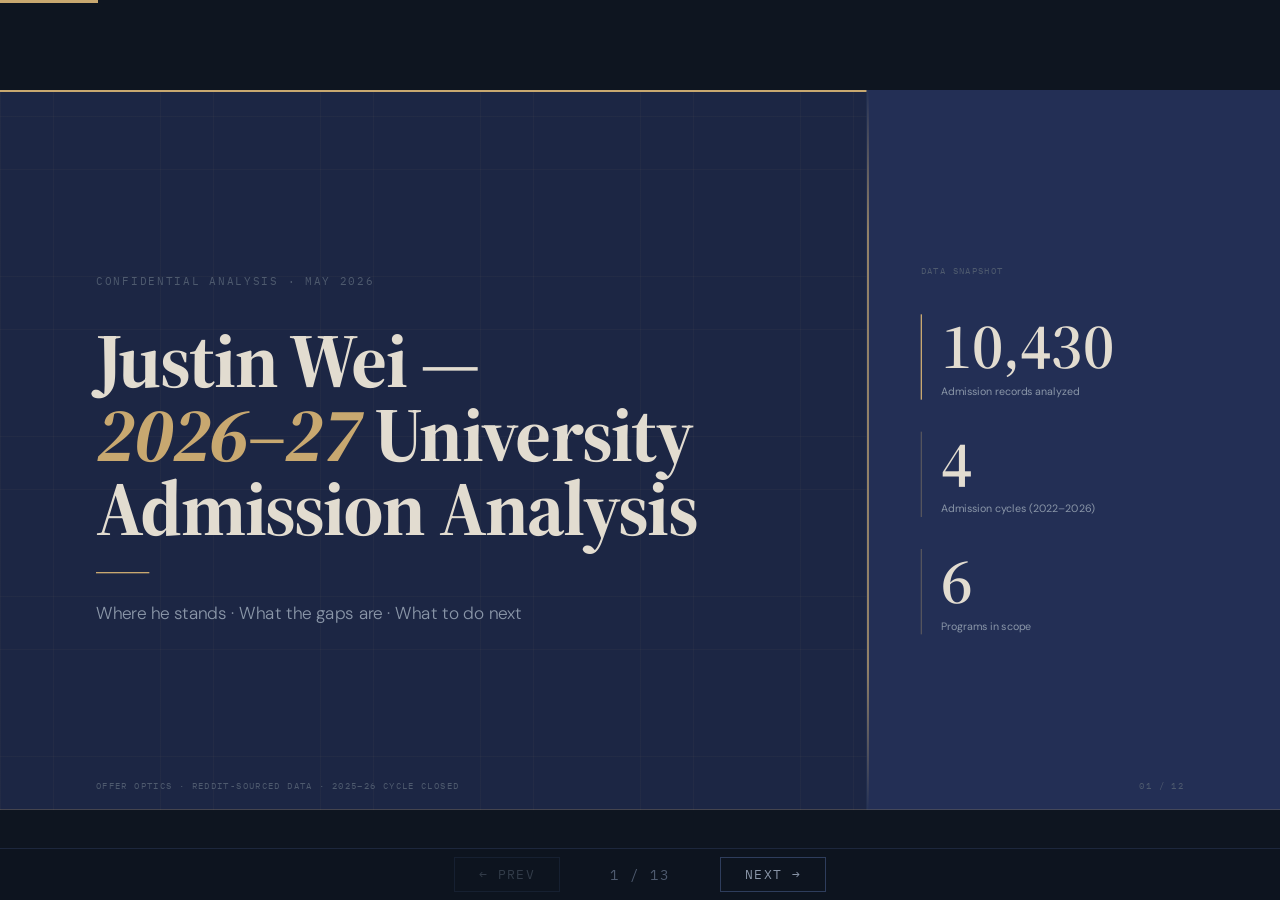
==== docs/slides.html @ 911e8877 "Add 13-slide Signal-style admission analysis deck for GitHub Pages Interactive HTML presentation cov" ====
<!DOCTYPE html>
<html lang="en">
<head>
<meta charset="UTF-8">
<meta name="viewport" content="width=device-width, initial-scale=1.0">
<title>Justin Wei — 2026–27 University Admission Analysis</title>
<link rel="preconnect" href="https://fonts.googleapis.com">
<link rel="preconnect" href="https://fonts.gstatic.com" crossorigin>
<link href="https://fonts.googleapis.com/css2?family=Source+Serif+4:ital,opsz,wght@0,8..60,300;0,8..60,400;0,8..60,600;0,8..60,700;1,8..60,300;1,8..60,400;1,8..60,600;1,8..60,700&family=DM+Sans:wght@300;400;500&family=IBM+Plex+Mono:wght@400;500&display=swap" rel="stylesheet">
<style>
/* === VIEWPORT BASE (mandatory) === */
*, *::before, *::after { box-sizing: border-box; margin: 0; padding: 0; }
html, body { width: 100%; height: 100%; overflow: hidden; background: #0e1520; }
.deck-viewport { position: fixed; inset: 0; overflow: hidden; background: #0e1520; }
.deck-stage {
  position: absolute; left: 0; top: 0;
  width: 1920px; height: 1080px;
  overflow: hidden; transform-origin: 0 0;
}
.slide {
  position: absolute; inset: 0;
  width: 1920px; height: 1080px;
  overflow: hidden; display: block;
  visibility: hidden; opacity: 0; pointer-events: none;
}
.slide.active { visibility: visible; opacity: 1; pointer-events: auto; z-index: 1; }
img, video, canvas, svg { max-width: 100%; max-height: 100%; }
@media (prefers-reduced-motion: reduce) {
  *, *::before, *::after { animation-duration: 0.01ms !important; transition-duration: 0.2s !important; }
}

/* === SIGNAL DESIGN SYSTEM === */
:root {
  --navy:        #1C2644;
  --navy-alt:    #232F55;
  --cream:       #F0ECE3;
  --cream-alt:   #E6E0D4;
  --text-warm:   #E2DCD0;
  --text-muted-dark: #8A96A8;
  --text-hint-dark:  #4E5A6E;
  --ink:         #1A2030;
  --text-muted-light: #5A6270;
  --text-hint-light:  #9AA0A8;
  --gold:        #C8A870;
  --border-dark: #2E3D5C;
  --border-light: #CAC4B4;
  /* verdict/severity */
  --safety-bg:   #1F3D2B; --safety-fg: #6BC98E;
  --target-bg:   #1A2C50; --target-fg: #6BA4D8;
  --reach-bg:    #3D2800; --reach-fg: #D4A055;
  --critical-bg: #3D1212; --critical-fg: #E06060;
  --high-bg:     #3D2200; --high-fg:  #D4854A;
  --medium-bg:   #3D3300; --medium-fg: #C8B055;
}

/* === DARK / LIGHT SURFACES === */
.slide.dark  { background: var(--navy); }
.slide.light { background: var(--cream); }

/* subtle grid on dark slides */
.slide.dark::before {
  content: ''; position: absolute; inset: 0; pointer-events: none;
  background-image:
    repeating-linear-gradient(0deg,   rgba(200,168,112,0.04) 0, rgba(200,168,112,0.04) 1px, transparent 1px, transparent 80px),
    repeating-linear-gradient(90deg,  rgba(200,168,112,0.04) 0, rgba(200,168,112,0.04) 1px, transparent 1px, transparent 80px);
}

/* === TYPOGRAPHY === */
.ss4   { font-family: 'Source Serif 4', serif; }
.dm    { font-family: 'DM Sans', sans-serif; }
.mono  { font-family: 'IBM Plex Mono', monospace; }

.t-display { font-family: 'Source Serif 4', serif; font-size: 116px; font-weight: 700; line-height: 0.96; letter-spacing: -0.02em; }
.t-h1      { font-family: 'Source Serif 4', serif; font-size: 80px;  font-weight: 600; line-height: 1.05; letter-spacing: -0.015em; }
.t-h2      { font-family: 'Source Serif 4', serif; font-size: 54px;  font-weight: 600; line-height: 1.1; }
.t-h3      { font-family: 'Source Serif 4', serif; font-size: 34px;  font-weight: 600; line-height: 1.2; }
.t-lead    { font-family: 'DM Sans', sans-serif;   font-size: 26px;  font-weight: 300; line-height: 1.55; }
.t-body    { font-family: 'DM Sans', sans-serif;   font-size: 20px;  font-weight: 400; line-height: 1.55; }
.t-small   { font-family: 'DM Sans', sans-serif;   font-size: 16px;  font-weight: 400; line-height: 1.5; }
.t-caption { font-family: 'IBM Plex Mono', monospace; font-size: 13px; letter-spacing: 0.12em; text-transform: uppercase; }
.t-kicker  { font-family: 'IBM Plex Mono', monospace; font-size: 17px; letter-spacing: 0.18em; text-transform: uppercase; }
.t-stat    { font-family: 'Source Serif 4', serif; font-size: 96px;  font-weight: 600; line-height: 1; }
.t-stat-sm { font-family: 'Source Serif 4', serif; font-size: 64px;  font-weight: 600; line-height: 1; }

/* Signal moment: italics always gold */
em { font-style: italic; color: var(--gold); }

/* colors by surface */
.dark  .c-primary   { color: var(--text-warm); }
.dark  .c-secondary { color: var(--text-muted-dark); }
.dark  .c-hint      { color: var(--text-hint-dark); }
.dark  .c-gold      { color: var(--gold); }
.light .c-primary   { color: var(--ink); }
.light .c-secondary { color: var(--text-muted-light); }
.light .c-hint      { color: var(--text-hint-light); }
.light .c-gold      { color: var(--gold); }

/* === LAYOUT PRIMITIVES === */
.pad-slide { padding: 0 144px; }
.pad-top   { padding-top: 72px; }

.gold-rule-h { height: 2px; background: var(--gold); }
.gold-rule-v { width: 2px; background: linear-gradient(to bottom, transparent 0%, var(--gold) 20%, var(--gold) 80%, transparent 100%); }

/* chrome bar at top of each slide */
.chrome {
  display: flex; align-items: center; justify-content: space-between;
  height: 88px; padding: 0 144px;
  border-bottom: 1px solid;
}
.dark  .chrome { border-color: var(--border-dark); }
.light .chrome { border-color: var(--border-light); }

/* content area below chrome */
.body-area {
  position: absolute;
  top: 88px; left: 0; right: 0; bottom: 80px;
  padding: 0 144px;
  display: flex; flex-direction: column; justify-content: center;
}

/* footer line */
.footer-line {
  position: absolute; bottom: 0; left: 0; right: 0;
  height: 80px; padding: 0 144px;
  display: flex; align-items: center; justify-content: space-between;
  border-top: 1px solid;
}
.dark  .footer-line { border-color: var(--border-dark); }
.light .footer-line { border-color: var(--border-light); }

/* === VERDICT / SEVERITY BADGES === */
.badge {
  display: inline-flex; align-items: center;
  padding: 6px 18px; border-radius: 3px;
  font-family: 'IBM Plex Mono', monospace;
  font-size: 13px; letter-spacing: 0.1em; font-weight: 500;
  text-transform: uppercase;
}
.badge-safety   { background: var(--safety-bg);   color: var(--safety-fg); }
.badge-target   { background: var(--target-bg);   color: var(--target-fg); }
.badge-reach    { background: var(--reach-bg);    color: var(--reach-fg); }
.badge-critical { background: var(--critical-bg); color: var(--critical-fg); }
.badge-high     { background: var(--high-bg);     color: var(--high-fg); }
.badge-medium   { background: var(--medium-bg);   color: var(--medium-fg); }

/* === TABLES === */
.signal-table {
  width: 100%; border-collapse: collapse;
  font-family: 'DM Sans', sans-serif;
}
.signal-table th {
  font-family: 'IBM Plex Mono', monospace;
  font-size: 13px; letter-spacing: 0.12em; text-transform: uppercase;
  font-weight: 500; padding: 0 0 20px 0; text-align: left;
  border-bottom: 1px solid;
}
.signal-table td {
  font-size: 19px; padding: 18px 0;
  border-bottom: 1px solid;
  vertical-align: middle;
}
.dark  .signal-table th { color: var(--text-hint-dark);  border-color: var(--border-dark); }
.dark  .signal-table td { color: var(--text-warm);        border-color: var(--border-dark); }
.light .signal-table th { color: var(--text-hint-light);  border-color: var(--border-light); }
.light .signal-table td { color: var(--ink);               border-color: var(--border-light); }

.signal-table td.num { font-family: 'Source Serif 4', serif; font-weight: 600; font-size: 20px; color: var(--gold); }
.signal-table td.warn { color: #E06060; font-weight: 500; }

.signal-table tr:last-child td { border-bottom: none; }

/* === CALLOUT BOXES === */
.callout {
  border-left: 3px solid var(--gold);
  padding: 20px 32px;
  background: rgba(200,168,112,0.06);
}
.callout-warn {
  border-left: 3px solid #C94040;
  padding: 20px 32px;
  background: rgba(201,64,64,0.08);
}

/* === STAT BLOCKS === */
.stat-block { border-left: 2px solid var(--gold); padding-left: 28px; }
.stat-block.dim { border-color: rgba(200,168,112,0.3); }

/* === ANIMATION === */
.slide.active .anim-up {
  animation: slideUp 0.55s ease both;
}
.slide.active .anim-up:nth-child(1) { animation-delay: 0.05s; }
.slide.active .anim-up:nth-child(2) { animation-delay: 0.15s; }
.slide.active .anim-up:nth-child(3) { animation-delay: 0.25s; }
.slide.active .anim-up:nth-child(4) { animation-delay: 0.35s; }
.slide.active .anim-up:nth-child(5) { animation-delay: 0.45s; }
.slide.active .anim-up:nth-child(6) { animation-delay: 0.55s; }

@keyframes slideUp {
  from { opacity: 0; transform: translateY(22px); }
  to   { opacity: 1; transform: translateY(0); }
}
.slide.active .anim-fade {
  animation: fadeIn 0.6s ease both;
}
@keyframes fadeIn {
  from { opacity: 0; } to { opacity: 1; }
}

/* === PROGRESS BAR === */
#progress-bar {
  position: fixed; top: 0; left: 0; height: 3px;
  background: var(--gold); z-index: 100;
  transition: width 0.3s ease;
}

/* === DECK CONTROLS === */
.deck-controls {
  position: fixed; bottom: 0; left: 0; right: 0;
  height: 52px; z-index: 100;
  display: flex; align-items: center; justify-content: center; gap: 40px;
  background: rgba(14,21,32,0.92); backdrop-filter: blur(8px);
  border-top: 1px solid rgba(46,61,92,0.5);
}
.deck-controls button {
  background: none; border: 1px solid var(--border-dark);
  color: var(--text-muted-dark); padding: 8px 24px;
  font-family: 'IBM Plex Mono', monospace; font-size: 13px;
  cursor: pointer; letter-spacing: 0.1em; text-transform: uppercase;
  transition: border-color 0.2s, color 0.2s;
}
.deck-controls button:hover { border-color: var(--gold); color: var(--gold); }
.deck-controls button:disabled { opacity: 0.3; cursor: default; }
#slide-counter { font-family: 'IBM Plex Mono', monospace; font-size: 14px; color: var(--text-hint-dark); letter-spacing: 0.15em; min-width: 80px; text-align: center; }

/* === SLIDE 7 — TIMELINE CHAIN === */
.chain { display: flex; align-items: flex-start; gap: 0; }
.chain-step { display: flex; flex-direction: column; align-items: center; flex: 1; }
.chain-dot {
  width: 48px; height: 48px; border-radius: 50%;
  background: var(--navy-alt); border: 2px solid var(--gold);
  display: flex; align-items: center; justify-content: center;
  font-family: 'IBM Plex Mono', monospace; font-size: 13px;
  color: var(--gold); font-weight: 500; flex-shrink: 0;
}
.chain-connector {
  flex: 1; height: 2px; margin-top: 23px;
  background: linear-gradient(to right, var(--gold), rgba(200,168,112,0.3));
}
.chain-label { margin-top: 20px; text-align: center; padding: 0 8px; }

/* === SLIDE 8 — GPA LEVER === */
.gpa-track { position: relative; height: 120px; background: var(--navy-alt); border-radius: 4px; overflow: visible; }
.gpa-fill { height: 100%; border-radius: 4px 0 0 4px; background: linear-gradient(to right, var(--border-dark), var(--gold)); position: relative; }
.gpa-marker { position: absolute; top: -16px; right: -2px; width: 4px; height: 152px; background: var(--gold); }
.gpa-label { position: absolute; right: -70px; top: 50%; transform: translateY(-50%); font-family: 'Source Serif 4', serif; font-size: 36px; font-weight: 600; color: var(--gold); white-space: nowrap; }
.gpa-target-line { position: absolute; top: -16px; height: 152px; width: 2px; background: rgba(200,168,112,0.4); border-left: 2px dashed rgba(200,168,112,0.4); }
</style>
</head>
<body>

<div id="progress-bar"></div>
<div class="deck-viewport">
  <div class="deck-stage" id="stage">

    <!-- ====================== SLIDE 1 — COVER ====================== -->
    <div class="slide dark active" id="slide-1">
      <!-- top gold rule -->
      <div style="position:absolute;top:0;left:0;right:0;height:3px;background:var(--gold);"></div>

      <!-- left content column -->
      <div style="position:absolute;left:144px;top:0;bottom:0;width:980px;display:flex;flex-direction:column;justify-content:center;">
        <div class="t-kicker c-hint anim-up" style="margin-bottom:52px;">Confidential Analysis · May 2026</div>
        <div class="t-display c-primary anim-up" style="margin-bottom:40px;">
          Justin Wei —<br>
          <em>2026–27</em> University<br>
          Admission Analysis
        </div>
        <div class="gold-rule-h anim-up" style="width:80px;margin-bottom:40px;"></div>
        <div class="t-lead c-secondary anim-up">
          Where he stands · What the gaps are · What to do next
        </div>
      </div>

      <!-- right stat panel -->
      <div style="position:absolute;right:0;top:0;bottom:0;width:620px;background:var(--navy-alt);border-left:1px solid var(--border-dark);">
        <div class="gold-rule-v" style="position:absolute;left:0;top:0;bottom:0;"></div>
        <div style="position:absolute;left:80px;top:50%;transform:translateY(-50%);" class="anim-fade">
          <div class="t-caption c-hint" style="margin-bottom:56px;">Data Snapshot</div>
          <div class="stat-block" style="margin-bottom:48px;">
            <div class="t-stat c-primary">10,430</div>
            <div class="t-small c-secondary" style="margin-top:8px;">Admission records analyzed</div>
          </div>
          <div class="stat-block dim" style="margin-bottom:48px;">
            <div class="t-stat c-primary">4</div>
            <div class="t-small c-secondary" style="margin-top:8px;">Admission cycles (2022–2026)</div>
          </div>
          <div class="stat-block dim">
            <div class="t-stat c-primary">6</div>
            <div class="t-small c-secondary" style="margin-top:8px;">Programs in scope</div>
          </div>
        </div>
      </div>

      <!-- bottom rule + meta -->
      <div style="position:absolute;bottom:0;left:0;right:0;height:1px;background:rgba(200,168,112,0.3);"></div>
      <div class="t-caption" style="position:absolute;bottom:28px;left:144px;color:var(--text-hint-dark);">Offer Optics · Reddit-Sourced Data · 2025–26 Cycle Closed</div>
      <div class="t-caption" style="position:absolute;bottom:28px;right:144px;color:var(--text-hint-dark);">01 / 12</div>
    </div>

    <!-- ====================== SLIDE 2 — THE VERDICT ====================== -->
    <div class="slide light" id="slide-2">
      <div class="chrome">
        <div class="t-kicker" style="color:var(--text-hint-light);">At a Glance</div>
        <div class="t-caption" style="color:var(--text-hint-light);">02 / 12</div>
      </div>
      <div class="body-area" style="justify-content:flex-start;padding-top:52px;">
        <div class="t-h1 anim-up" style="color:var(--ink);margin-bottom:14px;">The <em>Verdict</em></div>
        <div class="gold-rule-h anim-up" style="width:60px;margin-bottom:40px;"></div>
        <table class="signal-table anim-up">
          <thead>
            <tr>
              <th style="width:290px;">Program</th>
              <th style="width:60px;">Tier</th>
              <th style="width:160px;">Verdict</th>
              <th>Justin vs Pool</th>
              <th>OOP Note</th>
            </tr>
          </thead>
          <tbody>
            <tr>
              <td><strong>McMaster BHSc</strong></td>
              <td class="num">1</td>
              <td><span class="badge badge-target">Target</span></td>
              <td>28th percentile · 1.3% below median</td>
              <td class="warn">Hard floor ~97.0%</td>
            </tr>
            <tr>
              <td><strong>Queen's BHSc</strong></td>
              <td class="num">1</td>
              <td><span class="badge badge-target">Target</span></td>
              <td>37th percentile · 0.4% below median</td>
              <td style="color:var(--text-muted-light);">No OOP penalty</td>
            </tr>
            <tr>
              <td><strong>Waterloo CS</strong></td>
              <td class="num">1</td>
              <td><span class="badge badge-reach">Reach</span></td>
              <td>20th percentile · 2.3% below median</td>
              <td style="color:var(--text-muted-light);">AIF compensates</td>
            </tr>
            <tr>
              <td><strong>UofT Life Sci St. G</strong></td>
              <td class="num">2</td>
              <td><span class="badge badge-safety">Safety</span></td>
              <td>66th percentile · 0.8% above median</td>
              <td style="color:var(--text-muted-light);">No penalty</td>
            </tr>
            <tr>
              <td><strong>Western BMSc</strong></td>
              <td class="num">2</td>
              <td><span class="badge badge-target">Target</span></td>
              <td>56th percentile · 0.1% above median</td>
              <td style="color:var(--text-muted-light);">No penalty</td>
            </tr>
            <tr>
              <td><strong>Queen's Life Sci</strong></td>
              <td class="num">2</td>
              <td><span class="badge badge-target">Target</span></td>
              <td>60th percentile · 0.8% above median</td>
              <td style="color:var(--text-muted-light);">No penalty</td>
            </tr>
          </tbody>
        </table>
        <div class="callout anim-up" style="margin-top:36px;max-width:1200px;">
          <span class="t-body" style="color:var(--ink);">Two realistic Tier-1 targets + a credible Reach. <strong>The gap to close is specific and fixable</strong> — ELA 30-1 is the single lever that moves all three.</span>
        </div>
      </div>
      <div class="footer-line">
        <div class="t-caption" style="color:var(--text-hint-light);">Offer Optics · May 2026</div>
      </div>
    </div>

    <!-- ====================== SLIDE 3 — 2025-26 DATA ====================== -->
    <div class="slide dark" id="slide-3">
      <div class="chrome">
        <div class="t-kicker c-hint">2025–26 Numbers — Cycle Closed</div>
        <div class="t-caption c-hint">03 / 12</div>
      </div>
      <div class="body-area" style="justify-content:flex-start;padding-top:48px;">
        <div class="t-h1 c-primary anim-up" style="margin-bottom:12px;">The <em>Final</em> Numbers</div>
        <div class="gold-rule-h anim-up" style="width:60px;margin-bottom:36px;"></div>
        <table class="signal-table anim-up" style="font-size:18px;">
          <thead>
            <tr>
              <th style="width:260px;">Program</th>
              <th style="width:90px;text-align:right;">Acc n</th>
              <th style="width:160px;text-align:right;">Acc Median</th>
              <th style="width:90px;text-align:right;">Rej n</th>
              <th style="width:160px;text-align:right;">Rej Median</th>
              <th style="width:90px;text-align:right;">WL / Def</th>
            </tr>
          </thead>
          <tbody>
            <tr>
              <td><strong>McMaster BHSc</strong></td>
              <td class="num" style="text-align:right;">47</td>
              <td class="num" style="text-align:right;">96.7%</td>
              <td class="num" style="text-align:right;color:var(--critical-fg);">45</td>
              <td style="text-align:right;color:#E06060;font-weight:600;font-family:'Source Serif 4',serif;font-size:20px;">95.5% ⚠</td>
              <td class="num" style="text-align:right;color:var(--text-muted-dark);">—</td>
            </tr>
            <tr>
              <td><strong>Queen's BHSc</strong></td>
              <td class="num" style="text-align:right;">44</td>
              <td class="num" style="text-align:right;">95.9%</td>
              <td class="num" style="text-align:right;">9</td>
              <td class="num" style="text-align:right;">93.8%</td>
              <td class="num" style="text-align:right;">13 WL</td>
            </tr>
            <tr>
              <td><strong>Waterloo CS</strong></td>
              <td class="num" style="text-align:right;">47</td>
              <td class="num" style="text-align:right;">97.8%</td>
              <td class="num" style="text-align:right;">1</td>
              <td class="num" style="text-align:right;">95.0%</td>
              <td class="num" style="text-align:right;">14 def</td>
            </tr>
            <tr>
              <td><strong>UofT Life Sci</strong></td>
              <td class="num" style="text-align:right;">87</td>
              <td class="num" style="text-align:right;">94.6%</td>
              <td class="num" style="text-align:right;color:var(--text-muted-dark);">0</td>
              <td style="text-align:right;color:var(--text-hint-dark);">—</td>
              <td class="num" style="text-align:right;color:var(--text-muted-dark);">—</td>
            </tr>
            <tr>
              <td><strong>Western BMSc</strong></td>
              <td class="num" style="text-align:right;">89</td>
              <td class="num" style="text-align:right;">95.2%</td>
              <td class="num" style="text-align:right;color:var(--text-muted-dark);">0</td>
              <td style="text-align:right;color:var(--text-hint-dark);">—</td>
              <td class="num" style="text-align:right;color:var(--text-muted-dark);">—</td>
            </tr>
            <tr>
              <td><strong>Queen's Life Sci</strong></td>
              <td class="num" style="text-align:right;">49</td>
              <td class="num" style="text-align:right;">94.7%</td>
              <td class="num" style="text-align:right;color:var(--text-muted-dark);">0</td>
              <td style="text-align:right;color:var(--text-hint-dark);">—</td>
              <td class="num" style="text-align:right;color:var(--text-muted-dark);">—</td>
            </tr>
          </tbody>
        </table>
        <div class="callout-warn anim-up" style="margin-top:32px;max-width:1200px;">
          <span class="t-body" style="color:#E06060;"><strong>⚠ McMaster rejection median = 95.5%</strong> — exactly equal to Justin's current projected average. He sits at the rejection midpoint.</span>
        </div>
      </div>
      <div class="footer-line">
        <div class="t-caption c-hint">Reddit-sourced · self-selected sample · see slide 12 for caveats</div>
      </div>
    </div>

    <!-- ====================== SLIDE 4 — McMASTER ====================== -->
    <div class="slide light" id="slide-4">
      <div class="chrome">
        <div class="t-kicker" style="color:var(--text-hint-light);">McMaster BHSc — Deep Dive</div>
        <div class="t-caption" style="color:var(--text-hint-light);">04 / 12</div>
      </div>
      <div class="body-area" style="justify-content:flex-start;padding-top:48px;">
        <div class="t-h1 anim-up" style="color:var(--ink);margin-bottom:10px;">McMaster BHSc: <em>Target,</em> but OOP is real</div>
        <div class="gold-rule-h anim-up" style="width:60px;margin-bottom:40px;"></div>

        <div style="display:flex;gap:80px;" class="anim-up">
          <!-- Left: OOP data -->
          <div style="flex:1;">
            <div class="t-caption" style="color:var(--text-hint-light);margin-bottom:24px;">OOP (Alberta) Signal</div>
            <table class="signal-table" style="font-size:18px;">
              <thead>
                <tr><th>Result</th><th>Applicant avg</th></tr>
              </thead>
              <tbody>
                <tr><td><span class="badge badge-target">Accepted</span></td><td class="num">97.0%</td></tr>
                <tr><td><span class="badge badge-target">Accepted</span></td><td class="num">97.5%</td></tr>
                <tr><td><span class="badge badge-target">Accepted</span></td><td class="num">97.8%</td></tr>
                <tr><td><span class="badge badge-target">Accepted</span></td><td class="num">99.8%</td></tr>
                <tr><td><span class="badge badge-reach">Rejected</span></td><td class="num">93.8%</td></tr>
                <tr><td><span class="badge badge-critical" style="background:var(--critical-bg);color:var(--critical-fg);">Rejected</span></td><td style="font-family:'Source Serif 4',serif;font-size:20px;font-weight:600;color:#E06060;">98.0% ← most important</td></tr>
              </tbody>
            </table>
            <div class="callout-warn" style="margin-top:24px;">
              <span class="t-small" style="color:#E06060;">A 98.0% OOP applicant was rejected. GPA alone does not guarantee admission — supp app quality determines it.</span>
            </div>
          </div>

          <!-- Right: Supp app format -->
          <div style="flex:1;border-left:1px solid var(--border-light);padding-left:64px;">
            <div class="t-caption" style="color:var(--text-hint-light);margin-bottom:24px;">Supplementary App Format</div>
            <div style="display:flex;flex-direction:column;gap:20px;">
              <div class="stat-block">
                <div class="t-body" style="color:var(--ink);"><strong>2 written essays</strong> · 1,500 chars each</div>
                <div class="t-small" style="color:var(--text-muted-light);margin-top:6px;">Scored 0–7 by 6 independent reviewers · 45–60 sec read</div>
              </div>
              <div class="stat-block dim">
                <div class="t-body" style="color:var(--ink);"><strong>Questions are analytical,</strong> not personal</div>
                <div class="t-small" style="color:var(--text-muted-light);margin-top:6px;">"How/why" reasoning outweighs personal narrative</div>
              </div>
              <div class="stat-block dim">
                <div class="t-body" style="color:var(--ink);">Best questions for Justin:</div>
                <div class="t-small" style="color:var(--text-muted-light);margin-top:6px;"><strong style="color:var(--gold);">Q1A</strong> — GPA replacement argument = his IB CS IA ML tool<br><strong style="color:var(--gold);">Q2A</strong> — Biodesign/biotech = Harvard MEDScience AI surgical robot</div>
              </div>
            </div>
          </div>
        </div>
      </div>
      <div class="footer-line">
        <div class="t-caption" style="color:var(--text-hint-light);">OOP n=6 — treat as directional, not a hard threshold</div>
      </div>
    </div>

    <!-- ====================== SLIDE 5 — QUEEN'S BHSc ====================== -->
    <div class="slide dark" id="slide-5">
      <div class="chrome">
        <div class="t-kicker c-hint">Queen's BHSc — Deep Dive</div>
        <div class="t-caption c-hint">05 / 12</div>
      </div>
      <div class="body-area" style="justify-content:flex-start;padding-top:48px;">
        <div class="t-h1 c-primary anim-up" style="margin-bottom:10px;">Queen's BHSc: <em>PSE quality</em> decides everything</div>
        <div class="gold-rule-h anim-up" style="width:60px;margin-bottom:36px;"></div>

        <!-- Big stat callout -->
        <div style="display:flex;gap:48px;align-items:flex-start;margin-bottom:36px;" class="anim-up">
          <div style="background:var(--navy-alt);border:1px solid var(--border-dark);padding:36px 48px;min-width:440px;">
            <div class="t-caption c-hint" style="margin-bottom:16px;">The key finding</div>
            <div style="display:flex;align-items:baseline;gap:24px;margin-bottom:12px;">
              <div class="t-stat-sm c-gold">96.5%</div>
              <div class="t-body c-secondary">Waitlist median</div>
            </div>
            <div style="display:flex;align-items:baseline;gap:24px;">
              <div class="t-stat-sm c-primary" style="font-size:48px;">95.9%</div>
              <div class="t-body c-secondary">Acceptance median</div>
            </div>
            <div class="callout" style="margin-top:24px;">
              <span class="t-small c-secondary">Waitlisted students had <strong style="color:var(--text-warm);">higher GPAs</strong> than accepted students. The PSE — not grades — is the differentiator.</span>
            </div>
          </div>

          <!-- Right: PSE Format + Justin's advantage -->
          <div style="flex:1;">
            <div class="t-caption c-hint" style="margin-bottom:20px;">KIRA Talent PSE Format</div>
            <div style="display:flex;flex-direction:column;gap:16px;margin-bottom:28px;">
              <div class="stat-block">
                <div class="t-body c-primary"><strong>Written:</strong> 335 words · 10 minutes (timed)</div>
              </div>
              <div class="stat-block dim">
                <div class="t-body c-primary"><strong>Video:</strong> 2 min prep · 2 min delivery · one shot</div>
                <div class="t-small c-secondary" style="margin-top:6px;">No OOP penalty — 4 OOP accepted, avg range 93.5%–97.6%</div>
              </div>
            </div>
            <div class="t-caption c-hint" style="margin-bottom:16px;">Justin's narrative advantage</div>
            <div class="t-small c-secondary" style="line-height:1.7;">
              Classmate → HelpingMinds (non-profit) → Chatter mentor (100+ hrs) → IB CS IA ML tool → 30h histopathology shadowing → Harvard MEDScience AI surgical robots (Jun 2026).<br><br>
              <em>This through-line is exactly what KIRA personal narrative prompts reward.</em>
            </div>
          </div>
        </div>
      </div>
      <div class="footer-line">
        <div class="t-caption c-hint">No OOP penalty observed in 2025–26 data</div>
      </div>
    </div>

    <!-- ====================== SLIDE 6 — WATERLOO CS ====================== -->
    <div class="slide light" id="slide-6">
      <div class="chrome">
        <div class="t-kicker" style="color:var(--text-hint-light);">Waterloo CS — Deep Dive</div>
        <div class="t-caption" style="color:var(--text-hint-light);">06 / 12</div>
      </div>
      <div class="body-area" style="justify-content:flex-start;padding-top:48px;">
        <div class="t-h1 anim-up" style="color:var(--ink);margin-bottom:10px;">Waterloo CS: A real <em>reach</em> — the honest picture</div>
        <div class="gold-rule-h anim-up" style="width:60px;margin-bottom:36px;"></div>

        <div style="display:flex;gap:56px;" class="anim-up">
          <!-- Left: 3 stat blocks -->
          <div style="display:flex;flex-direction:column;gap:24px;min-width:420px;">
            <div style="background:#F0ECE3;border:1px solid var(--border-light);padding:28px 32px;">
              <div class="t-caption" style="color:var(--text-hint-light);margin-bottom:12px;">Acceptance median</div>
              <div class="t-stat-sm" style="color:var(--ink);">97.8%</div>
            </div>
            <div style="background:#F0ECE3;border:1px solid var(--border-light);padding:28px 32px;">
              <div class="t-caption" style="color:var(--text-hint-light);margin-bottom:12px;">Deferred pool median (n=14)</div>
              <div class="t-stat-sm" style="color:var(--gold);">96.2%</div>
            </div>
            <div style="background:#FFF8F8;border:1px solid rgba(201,64,64,0.3);padding:28px 32px;">
              <div class="t-caption" style="color:var(--text-hint-light);margin-bottom:12px;">Justin's current projection</div>
              <div class="t-stat-sm" style="color:#C94040;">95.5%</div>
              <div class="t-small" style="color:#C94040;margin-top:8px;">Below the deferral pool median</div>
            </div>
          </div>

          <!-- Right: callout + AIF -->
          <div style="flex:1;display:flex;flex-direction:column;gap:28px;">
            <div class="callout" style="border-color:#C94040;background:rgba(201,64,64,0.05);">
              <div class="t-body" style="color:var(--ink);"><strong>Without ELA lift:</strong> deferral is the realistic baseline.</div>
              <div class="t-body" style="color:var(--ink);margin-top:8px;"><strong>With ELA to 97%+</strong> and a Harvard MEDScience-led AIF: genuine shot.</div>
            </div>
            <div>
              <div class="t-caption" style="color:var(--text-hint-light);margin-bottom:18px;">AIF credentials to lead with</div>
              <div style="display:flex;flex-direction:column;gap:14px;">
                <div class="stat-block" style="border-color:var(--gold);">
                  <div class="t-body" style="color:var(--ink);"><strong>Harvard MEDScience</strong> — AI surgical robots on Kepler platform (Jun 2026)</div>
                </div>
                <div class="stat-block dim">
                  <div class="t-body" style="color:var(--ink);">CyberPatriot National Finalist · Linux track</div>
                </div>
                <div class="stat-block dim">
                  <div class="t-body" style="color:var(--ink);">IMC 2024 Merit — represented Canada internationally</div>
                </div>
                <div class="stat-block dim">
                  <div class="t-body" style="color:var(--ink);">Kaggle top 5.7% · mental health ML · published LinkedIn article bridging Chatter → ML</div>
                </div>
                <div class="stat-block dim">
                  <div class="t-body" style="color:var(--ink);">IB CS IA — ML student risk detection tool</div>
                </div>
              </div>
            </div>
          </div>
        </div>
      </div>
      <div class="footer-line">
        <div class="t-caption" style="color:var(--text-hint-light);">Low-GPA admits (94.5%, 95.67%) confirm AIF can compensate</div>
      </div>
    </div>

    <!-- ====================== SLIDE 7 — NARRATIVE EDGE ====================== -->
    <div class="slide dark" id="slide-7">
      <div class="chrome">
        <div class="t-kicker c-hint">Justin's Narrative Edge</div>
        <div class="t-caption c-hint">07 / 12</div>
      </div>
      <div class="body-area" style="justify-content:flex-start;padding-top:40px;">
        <div class="t-h1 c-primary anim-up" style="margin-bottom:8px;">What Justin has that <em>most applicants don't</em></div>
        <div class="gold-rule-h anim-up" style="width:60px;margin-bottom:36px;"></div>

        <!-- Chain timeline -->
        <div style="display:flex;align-items:flex-start;" class="anim-up">
          <!-- Step 1 -->
          <div style="display:flex;flex-direction:column;align-items:center;width:220px;">
            <div class="chain-dot">01</div>
            <div class="chain-label">
              <div class="t-small c-secondary" style="text-align:center;">Grade 9<br><strong style="color:var(--text-warm);">Classmate dropped out</strong><br><span class="t-caption c-hint">mental health crisis</span></div>
            </div>
          </div>
          <div style="flex:1;height:2px;margin-top:23px;background:linear-gradient(to right,var(--gold),rgba(200,168,112,0.5));"></div>
          <!-- Step 2 -->
          <div style="display:flex;flex-direction:column;align-items:center;width:220px;">
            <div class="chain-dot">02</div>
            <div class="chain-label">
              <div class="t-small c-secondary" style="text-align:center;"><strong style="color:var(--text-warm);">Founded HelpingMinds</strong><br><span class="t-caption c-hint">non-profit mental health</span></div>
            </div>
          </div>
          <div style="flex:1;height:2px;margin-top:23px;background:linear-gradient(to right,rgba(200,168,112,0.5),rgba(200,168,112,0.5));"></div>
          <!-- Step 3 -->
          <div style="display:flex;flex-direction:column;align-items:center;width:220px;">
            <div class="chain-dot">03</div>
            <div class="chain-label">
              <div class="t-small c-secondary" style="text-align:center;"><strong style="color:var(--text-warm);">Chatter Mentor</strong><br><span class="t-caption c-hint">100+ hrs · neurodiverse kids</span></div>
            </div>
          </div>
          <div style="flex:1;height:2px;margin-top:23px;background:linear-gradient(to right,rgba(200,168,112,0.5),rgba(200,168,112,0.5));"></div>
          <!-- Step 4 -->
          <div style="display:flex;flex-direction:column;align-items:center;width:220px;">
            <div class="chain-dot">04</div>
            <div class="chain-label">
              <div class="t-small c-secondary" style="text-align:center;"><strong style="color:var(--text-warm);">IB CS IA</strong><br><span class="t-caption c-hint">ML student risk detection</span></div>
            </div>
          </div>
          <div style="flex:1;height:2px;margin-top:23px;background:linear-gradient(to right,rgba(200,168,112,0.5),rgba(200,168,112,0.5));"></div>
          <!-- Step 5 -->
          <div style="display:flex;flex-direction:column;align-items:center;width:220px;">
            <div class="chain-dot">05</div>
            <div class="chain-label">
              <div class="t-small c-secondary" style="text-align:center;"><strong style="color:var(--text-warm);">30h Histopathology</strong><br><span class="t-caption c-hint">Dr. Kanwal · Misericordia</span></div>
            </div>
          </div>
          <div style="flex:1;height:2px;margin-top:23px;background:linear-gradient(to right,rgba(200,168,112,0.5),var(--gold));"></div>
          <!-- Step 6 -->
          <div style="display:flex;flex-direction:column;align-items:center;width:220px;">
            <div class="chain-dot" style="border-color:var(--gold);background:rgba(200,168,112,0.15);">06</div>
            <div class="chain-label">
              <div class="t-small c-secondary" style="text-align:center;"><strong style="color:var(--gold);">Harvard MEDScience</strong><br><span class="t-caption c-hint">AI surgical robots · Jun 2026</span></div>
            </div>
          </div>
        </div>

        <div class="callout anim-up" style="margin-top:40px;max-width:900px;">
          <em>Each step causes the next. This coherence is rare in applicant pools.</em>
        </div>

        <!-- Credentials strip -->
        <div style="margin-top:36px;display:flex;gap:24px;flex-wrap:wrap;" class="anim-up">
          <span class="badge" style="background:rgba(200,168,112,0.1);color:var(--gold);border:1px solid rgba(200,168,112,0.3);">IMC Merit (India)</span>
          <span class="badge" style="background:rgba(200,168,112,0.1);color:var(--gold);border:1px solid rgba(200,168,112,0.3);">CyberPatriot National Finalist</span>
          <span class="badge" style="background:rgba(200,168,112,0.1);color:var(--gold);border:1px solid rgba(200,168,112,0.3);">COMC Distinction</span>
          <span class="badge" style="background:rgba(200,168,112,0.1);color:var(--gold);border:1px solid rgba(200,168,112,0.3);">Kaggle Top 5.7%</span>
          <span class="badge" style="background:rgba(200,168,112,0.1);color:var(--gold);border:1px solid rgba(200,168,112,0.3);">AP Bio 5</span>
          <span class="badge" style="background:rgba(200,168,112,0.1);color:var(--gold);border:1px solid rgba(200,168,112,0.3);">Co-President Math + CS Club</span>
          <span class="badge" style="background:rgba(107,164,216,0.12);color:#6BA4D8;border:1px solid rgba(107,164,216,0.3);">Published: Mental Health + ML (LinkedIn)</span>
        </div>
      </div>
      <div class="footer-line">
        <div class="t-caption c-hint">Offer Optics · May 2026</div>
      </div>
    </div>

    <!-- ====================== SLIDE 8 — THE ONE LEVER ====================== -->
    <div class="slide light" id="slide-8">
      <div class="chrome">
        <div class="t-kicker" style="color:var(--text-hint-light);">The One Lever</div>
        <div class="t-caption" style="color:var(--text-hint-light);">08 / 12</div>
      </div>
      <div class="body-area" style="justify-content:flex-start;padding-top:44px;">
        <div class="t-h1 anim-up" style="color:var(--ink);margin-bottom:8px;">ELA 30-1: <em>The single most impactful action</em></div>
        <div class="gold-rule-h anim-up" style="width:60px;margin-bottom:40px;"></div>

        <div style="display:flex;gap:80px;align-items:flex-start;" class="anim-up">
          <!-- Left: visual GPA before/after -->
          <div style="flex:1.2;">
            <div class="t-caption" style="color:var(--text-hint-light);margin-bottom:24px;">Top-6 Average Effect</div>

            <!-- Current -->
            <div style="margin-bottom:32px;">
              <div class="t-small" style="color:var(--text-muted-light);margin-bottom:10px;">Current projection (ELA mid = 87.5%)</div>
              <div style="height:64px;background:var(--cream-alt);border:1px solid var(--border-light);border-radius:3px;position:relative;overflow:hidden;">
                <div style="width:72%;height:100%;background:linear-gradient(to right,#c8c0b0,#b8b0a0);"></div>
                <div style="position:absolute;right:16px;top:50%;transform:translateY(-50%);font-family:'Source Serif 4',serif;font-size:28px;font-weight:600;color:#C94040;">95.5%</div>
              </div>
              <div style="display:flex;gap:16px;margin-top:12px;">
                <span style="font-family:'IBM Plex Mono',monospace;font-size:12px;color:#C94040;letter-spacing:0.1em;">✗ Below McMaster OOP floor (~97.0%)</span>
              </div>
            </div>

            <!-- Target -->
            <div>
              <div class="t-small" style="color:var(--text-muted-light);margin-bottom:10px;">Target (ELA → 92–93%)</div>
              <div style="height:64px;background:var(--cream-alt);border:1px solid var(--border-light);border-radius:3px;position:relative;overflow:hidden;">
                <div style="width:85%;height:100%;background:linear-gradient(to right,#b8a878,var(--gold));"></div>
                <div style="position:absolute;right:16px;top:50%;transform:translateY(-50%);font-family:'Source Serif 4',serif;font-size:28px;font-weight:600;color:var(--ink);">97.0–97.3%</div>
              </div>
              <div style="display:flex;flex-direction:column;gap:8px;margin-top:12px;">
                <span style="font-family:'IBM Plex Mono',monospace;font-size:12px;color:#4A7C59;letter-spacing:0.1em;">✓ Clears McMaster OOP floor (~97.0% min observed)</span>
                <span style="font-family:'IBM Plex Mono',monospace;font-size:12px;color:#4A7C59;letter-spacing:0.1em;">✓ Above Queen's BHSc acceptance median (95.9%)</span>
                <span style="font-family:'IBM Plex Mono',monospace;font-size:12px;color:#4A7C59;letter-spacing:0.1em;">✓ Inside Waterloo CS competitive range (deferred median 96.2%)</span>
              </div>
            </div>
          </div>

          <!-- Right: how to get there -->
          <div style="flex:1;border-left:1px solid var(--border-light);padding-left:64px;">
            <div class="t-caption" style="color:var(--text-hint-light);margin-bottom:24px;">How to close the gap</div>
            <div style="display:flex;flex-direction:column;gap:24px;">
              <div class="stat-block">
                <div class="t-body" style="color:var(--ink);"><strong>Weekly rhetorical analysis practice</strong></div>
                <div class="t-small" style="color:var(--text-muted-light);margin-top:6px;">September–June · past diploma exams</div>
              </div>
              <div class="stat-block dim">
                <div class="t-body" style="color:var(--ink);"><strong>Teacher-reviewed essay feedback</strong></div>
                <div class="t-small" style="color:var(--text-muted-light);margin-top:6px;">Monthly structured reviews from ELA teacher</div>
              </div>
              <div class="stat-block dim">
                <div class="t-body" style="color:var(--ink);"><strong>Reading enrichment</strong></div>
                <div class="t-small" style="color:var(--text-muted-light);margin-top:6px;">Long-form literary nonfiction trains the analytical voice ELA exams reward</div>
              </div>
            </div>
            <div class="callout" style="margin-top:32px;">
              <em>Every other action in this plan is secondary to this one.</em>
            </div>
          </div>
        </div>
      </div>
      <div class="footer-line">
        <div class="t-caption" style="color:var(--text-hint-light);">ELA 30-1 diploma exam · June 2027</div>
      </div>
    </div>

    <!-- ====================== SLIDE 9 — GAP ANALYSIS ====================== -->
    <div class="slide dark" id="slide-9">
      <div class="chrome">
        <div class="t-kicker c-hint">Gap Analysis</div>
        <div class="t-caption c-hint">09 / 12</div>
      </div>
      <div class="body-area" style="justify-content:flex-start;padding-top:44px;">
        <div class="t-h1 c-primary anim-up" style="margin-bottom:8px;"><em>Honest</em> gap assessment</div>
        <div class="gold-rule-h anim-up" style="width:60px;margin-bottom:32px;"></div>
        <table class="signal-table anim-up" style="font-size:17px;">
          <thead>
            <tr>
              <th style="width:380px;">Gap</th>
              <th style="width:340px;">Programs Affected</th>
              <th style="width:140px;">Severity</th>
              <th>How to Close</th>
            </tr>
          </thead>
          <tbody>
            <tr>
              <td><strong>ELA 30-1 at 87.5% projected</strong></td>
              <td>All 6 programs</td>
              <td><span class="badge badge-critical">Critical</span></td>
              <td class="t-small">Weekly practice · past diploma exams · teacher feedback</td>
            </tr>
            <tr>
              <td>McMaster OOP floor not cleared</td>
              <td>McMaster only</td>
              <td><span class="badge badge-high">High</span></td>
              <td class="t-small">ELA lift → top-6 to 97%+</td>
            </tr>
            <tr>
              <td>Supp apps not drafted</td>
              <td>Mac · Queen's BHSc · Waterloo</td>
              <td><span class="badge badge-high">High</span></td>
              <td class="t-small">Draft Oct–Nov 2026 · iterate with mentor</td>
            </tr>
            <tr>
              <td>Harvard MEDScience not documented</td>
              <td>Mac · Queen's BHSc · Waterloo</td>
              <td><span class="badge badge-high">High</span></td>
              <td class="t-small">Journal June 27–28 immediately after program</td>
            </tr>
            <tr>
              <td>Queen's PSE video unrehearsed</td>
              <td>Queen's BHSc</td>
              <td><span class="badge badge-high">High</span></td>
              <td class="t-small">3–5 KIRA mock sessions Oct 2026</td>
            </tr>
            <tr>
              <td>IB CS IA not on GitHub</td>
              <td>Mac · Queen's BHSc · Waterloo</td>
              <td><span class="badge badge-medium">Medium</span></td>
              <td class="t-small">GitHub repo + README · Sep 2026 (LinkedIn publishing presence already established)</td>
            </tr>
            <tr>
              <td>HelpingMinds unquantified</td>
              <td>Mac · Queen's BHSc</td>
              <td><span class="badge badge-medium">Medium</span></td>
              <td class="t-small">Events · reach · funds documented by Aug 2026</td>
            </tr>
          </tbody>
        </table>
      </div>
      <div class="footer-line">
        <div class="t-caption c-hint">Offer Optics · May 2026</div>
      </div>
    </div>

    <!-- ====================== SLIDE 10 — ACTION PLAN ====================== -->
    <div class="slide light" id="slide-10">
      <div class="chrome">
        <div class="t-kicker" style="color:var(--text-hint-light);">Action Plan</div>
        <div class="t-caption" style="color:var(--text-hint-light);">10 / 12</div>
      </div>
      <div class="body-area" style="justify-content:flex-start;padding-top:40px;">
        <div class="t-h1 anim-up" style="color:var(--ink);margin-bottom:8px;">What to do next — <em>priority order</em></div>
        <div class="gold-rule-h anim-up" style="width:60px;margin-bottom:28px;"></div>
        <div style="display:flex;gap:48px;" class="anim-up">
          <!-- Tier A -->
          <div style="flex:1.1;border-top:3px solid #C94040;padding-top:20px;">
            <div class="t-caption" style="color:#C94040;margin-bottom:20px;">Tier A — Must Do ★★★</div>
            <div style="display:flex;flex-direction:column;gap:16px;">
              <div style="border-bottom:1px solid var(--border-light);padding-bottom:16px;">
                <div class="t-small" style="color:var(--ink);"><strong>A1. ELA 30-1 → 92–93%</strong></div>
                <div style="font-family:'IBM Plex Mono',monospace;font-size:11px;color:var(--text-hint-light);margin-top:4px;">Jun 2027 diploma exam</div>
              </div>
              <div style="border-bottom:1px solid var(--border-light);padding-bottom:16px;">
                <div class="t-small" style="color:var(--ink);"><strong>A2. Document Harvard MEDScience</strong></div>
                <div style="font-family:'IBM Plex Mono',monospace;font-size:11px;color:var(--text-hint-light);margin-top:4px;">June 26–30, 2026 — journal immediately</div>
              </div>
              <div style="border-bottom:1px solid var(--border-light);padding-bottom:16px;">
                <div class="t-small" style="color:var(--ink);"><strong>A3. Ship IB CS IA publicly</strong></div>
                <div style="font-family:'IBM Plex Mono',monospace;font-size:11px;color:var(--text-hint-light);margin-top:4px;">GitHub + LinkedIn article · Sep 2026</div>
              </div>
              <div style="border-bottom:1px solid var(--border-light);padding-bottom:16px;">
                <div class="t-small" style="color:var(--ink);"><strong>A4. Quantify HelpingMinds.ca</strong></div>
                <div style="font-family:'IBM Plex Mono',monospace;font-size:11px;color:var(--text-hint-light);margin-top:4px;">Events · reach · funds · Aug 2026</div>
              </div>
              <div>
                <div class="t-small" style="color:var(--ink);"><strong>A5. Crystallize the classmate story</strong></div>
                <div style="font-family:'IBM Plex Mono',monospace;font-size:11px;color:var(--text-hint-light);margin-top:4px;">90-second oral version ready · Oct 2026</div>
              </div>
            </div>
          </div>
          <!-- Tier B -->
          <div style="flex:1.1;border-top:3px solid var(--gold);padding-top:20px;">
            <div class="t-caption" style="color:var(--gold);margin-bottom:20px;">Tier B — High Value ★★</div>
            <div style="display:flex;flex-direction:column;gap:16px;">
              <div style="border-bottom:1px solid var(--border-light);padding-bottom:16px;">
                <div class="t-small" style="color:var(--ink);"><strong>B1. Lab research replacement</strong></div>
                <div style="font-family:'IBM Plex Mono',monospace;font-size:11px;color:var(--text-hint-light);margin-top:4px;">UofA outreach or extend Misericordia to 60+ hrs · Aug 2026</div>
              </div>
              <div style="border-bottom:1px solid var(--border-light);padding-bottom:16px;">
                <div class="t-small" style="color:var(--ink);"><strong>B2. Queen's PSE KIRA video practice</strong></div>
                <div style="font-family:'IBM Plex Mono',monospace;font-size:11px;color:var(--text-hint-light);margin-top:4px;">3–5 recorded mock runs · Oct 2026</div>
              </div>
              <div style="border-bottom:1px solid var(--border-light);padding-bottom:16px;">
                <div class="t-small" style="color:var(--ink);"><strong>B3. McMaster Q1A + Q2A drafts</strong></div>
                <div style="font-family:'IBM Plex Mono',monospace;font-size:11px;color:var(--text-hint-light);margin-top:4px;">Oct–Dec 2026 · iterate with mentor</div>
              </div>
              <div>
                <div class="t-small" style="color:var(--ink);"><strong>B4. Waterloo AIF draft</strong></div>
                <div style="font-family:'IBM Plex Mono',monospace;font-size:11px;color:var(--text-hint-light);margin-top:4px;">Lead with Harvard MEDScience · Nov–Jan 2027</div>
              </div>
            </div>
          </div>
          <!-- Tier C -->
          <div style="flex:0.8;border-top:3px solid var(--border-light);padding-top:20px;">
            <div class="t-caption" style="color:var(--text-hint-light);margin-bottom:20px;">Tier C — Strengthening ★</div>
            <div style="display:flex;flex-direction:column;gap:16px;">
              <div style="border-bottom:1px solid var(--border-light);padding-bottom:16px;">
                <div class="t-small" style="color:var(--ink);"><strong>C1. Euclid 2027</strong></div>
                <div style="font-family:'IBM Plex Mono',monospace;font-size:11px;color:var(--text-hint-light);margin-top:4px;">Target Distinction · Apr 2027</div>
              </div>
              <div>
                <div class="t-small" style="color:var(--ink);"><strong>C2. CCC Senior 2027</strong></div>
                <div style="font-family:'IBM Plex Mono',monospace;font-size:11px;color:var(--text-hint-light);margin-top:4px;">Top-25 → CCO invitation · Feb 2027</div>
              </div>
            </div>
          </div>
        </div>
      </div>
      <div class="footer-line">
        <div class="t-caption" style="color:var(--text-hint-light);">Offer Optics · May 2026</div>
      </div>
    </div>

    <!-- ====================== SLIDE 11 — TIMELINE ====================== -->
    <div class="slide dark" id="slide-11">
      <div class="chrome">
        <div class="t-kicker c-hint">Application Timeline</div>
        <div class="t-caption c-hint">11 / 12</div>
      </div>

      <!-- McMaster warning banner -->
      <div style="position:absolute;top:88px;left:0;right:0;background:#3D1212;border-bottom:1px solid rgba(201,64,64,0.4);padding:16px 144px;z-index:2;">
        <span style="font-family:'IBM Plex Mono',monospace;font-size:15px;color:#E06060;letter-spacing:0.1em;">⚠ CRITICAL: McMaster supp app portal opens for ONLY 3–4 days in early February. Missing it = auto-disqualification. Calendar-block now.</span>
      </div>

      <div style="position:absolute;top:164px;left:0;right:0;bottom:80px;padding:28px 144px;display:flex;gap:64px;">
        <!-- Left column: Jun–Nov 2026 -->
        <div style="flex:1;display:flex;flex-direction:column;gap:0;" class="anim-up">
          <div class="t-caption c-hint" style="margin-bottom:20px;border-bottom:1px solid var(--border-dark);padding-bottom:12px;">Jun 2026 → Nov 2026</div>
          <div style="display:flex;flex-direction:column;">
            <div style="display:flex;gap:20px;padding:14px 0;border-bottom:1px solid var(--border-dark);">
              <div style="font-family:'IBM Plex Mono',monospace;font-size:13px;color:var(--gold);min-width:100px;">Jun 2026</div>
              <div class="t-small c-secondary">Harvard MEDScience Jun 22–26 → debrief journal Jun 27–28</div>
            </div>
            <div style="display:flex;gap:20px;padding:14px 0;border-bottom:1px solid var(--border-dark);">
              <div style="font-family:'IBM Plex Mono',monospace;font-size:13px;color:var(--text-hint-dark);min-width:100px;">Jul 2026</div>
              <div class="t-small c-secondary">Lab research outreach · HelpingMinds metrics · extend Misericordia</div>
            </div>
            <div style="display:flex;gap:20px;padding:14px 0;border-bottom:1px solid var(--border-dark);">
              <div style="font-family:'IBM Plex Mono',monospace;font-size:13px;color:var(--text-hint-dark);min-width:100px;">Aug 2026</div>
              <div class="t-small c-secondary">IB CS IA GitHub live · LinkedIn article · COMC registration</div>
            </div>
            <div style="display:flex;gap:20px;padding:14px 0;border-bottom:1px solid var(--border-dark);">
              <div style="font-family:'IBM Plex Mono',monospace;font-size:13px;color:var(--gold);min-width:100px;">Sep 2026</div>
              <div class="t-small c-secondary"><strong style="color:var(--text-warm);">G12 begins</strong> — ELA 30-1 is #1 priority · OUAC setup · McMaster Q1A rough draft</div>
            </div>
            <div style="display:flex;gap:20px;padding:14px 0;border-bottom:1px solid var(--border-dark);">
              <div style="font-family:'IBM Plex Mono',monospace;font-size:13px;color:var(--gold);min-width:100px;">Oct 2026</div>
              <div class="t-small c-secondary"><strong style="color:var(--text-warm);">OUAC opens</strong> — apply all 6 · supp app drafts · Queen's PSE mock videos</div>
            </div>
            <div style="display:flex;gap:20px;padding:14px 0;">
              <div style="font-family:'IBM Plex Mono',monospace;font-size:13px;color:var(--text-hint-dark);min-width:100px;">Nov 2026</div>
              <div class="t-small c-secondary">COMC contest · Western BMSc + Queen's LS early decisions expected</div>
            </div>
          </div>
        </div>

        <!-- Right column: Dec 2026–May 2027 -->
        <div style="flex:1;display:flex;flex-direction:column;gap:0;" class="anim-up">
          <div class="t-caption c-hint" style="margin-bottom:20px;border-bottom:1px solid var(--border-dark);padding-bottom:12px;">Dec 2026 → May 2027</div>
          <div style="display:flex;flex-direction:column;">
            <div style="display:flex;gap:20px;padding:14px 0;border-bottom:1px solid var(--border-dark);">
              <div style="font-family:'IBM Plex Mono',monospace;font-size:13px;color:var(--text-hint-dark);min-width:100px;">Dec 2026</div>
              <div class="t-small c-secondary">G12 midterms submitted · UofT Life Sci offer expected · supp app polish</div>
            </div>
            <div style="display:flex;gap:20px;padding:14px 0;border-bottom:1px solid var(--border-dark);">
              <div style="font-family:'IBM Plex Mono',monospace;font-size:13px;color:#E06060;min-width:100px;">Jan 15 ⚠</div>
              <div class="t-small c-secondary"><strong style="color:#E06060;">OUAC deadline</strong> · UofT/Western/Queen's LS decisions expected</div>
            </div>
            <div style="display:flex;gap:20px;padding:14px 0;border-bottom:1px solid var(--border-dark);">
              <div style="font-family:'IBM Plex Mono',monospace;font-size:13px;color:#E06060;min-width:100px;">Feb 2–5 ⚠</div>
              <div class="t-small c-secondary"><strong style="color:#E06060;">McMaster portal (3–4 days)</strong> · Queen's PSE KIRA · Waterloo AIF ~Feb 13 · CCC Senior</div>
            </div>
            <div style="display:flex;gap:20px;padding:14px 0;border-bottom:1px solid var(--border-dark);">
              <div style="font-family:'IBM Plex Mono',monospace;font-size:13px;color:var(--gold);min-width:100px;">Mar–Apr</div>
              <div class="t-small c-secondary">McMaster Mar wave · Queen's BHSc Mar–Apr decisions · Euclid (Apr)</div>
            </div>
            <div style="display:flex;gap:20px;padding:14px 0;">
              <div style="font-family:'IBM Plex Mono',monospace;font-size:13px;color:var(--gold);min-width:100px;">May 2027</div>
              <div class="t-small c-secondary"><strong style="color:var(--text-warm);">Waterloo CS decisions</strong> · McMaster May wave · Queen's BHSc final decisions</div>
            </div>
          </div>
        </div>
      </div>
      <div class="footer-line">
        <div class="t-caption c-hint">Offer Optics · May 2026</div>
      </div>
    </div>

    <!-- ====================== SLIDE 12 — EC PATTERNS ====================== -->
    <div class="slide dark" id="slide-12">
      <div class="chrome">
        <div class="t-kicker c-hint">EC Patterns — Accepted Pool</div>
        <div class="t-caption c-hint">12 / 13</div>
      </div>
      <div class="body-area" style="justify-content:flex-start;padding-top:40px;">
        <div class="t-h1 c-primary anim-up" style="margin-bottom:8px;">What the <em>accepted pool</em> actually looked like</div>
        <div class="gold-rule-h anim-up" style="width:60px;margin-bottom:28px;"></div>

        <div style="display:flex;gap:0;" class="anim-up">

          <!-- McMaster -->
          <div style="flex:1;border-right:1px solid var(--border-dark);padding-right:52px;">
            <div style="display:flex;align-items:baseline;gap:14px;margin-bottom:18px;">
              <div class="t-h3 c-primary">McMaster BHSc</div>
              <div class="t-caption c-hint">n=9 accepted w/ EC data</div>
            </div>
            <div class="callout" style="margin-bottom:22px;padding:14px 20px;">
              <div class="t-small" style="color:var(--text-warm);">The essays don't ask about ECs. They test <em>analytical reasoning</em> using any experience as raw material.</div>
            </div>
            <div style="display:flex;flex-direction:column;gap:12px;">
              <div style="border-bottom:1px solid var(--border-dark);padding-bottom:12px;">
                <div class="t-small c-secondary"><strong style="color:var(--text-warm);">Accepted profiles:</strong> hospital volunteering, SHAD, school council exec, VEX robotics, HOSA</div>
              </div>
              <div style="border-bottom:1px solid var(--border-dark);padding-bottom:12px;">
                <div class="t-small c-secondary">98.5% accepted: <em>"only mentioned a hobby, not formal ECs"</em> — analytical quality of response matters more than the activity</div>
              </div>
              <div style="border-bottom:1px solid var(--border-dark);padding-bottom:12px;">
                <div class="t-small" style="color:#E06060;">Rejected: 97.6% wrote about One Piece · 98.67% "didn't understand the assignment" · 98.89% "nothing, questions had nothing to do with ECs"</div>
              </div>
              <div>
                <div class="t-small c-secondary"><strong style="color:var(--gold);">Justin's fit:</strong> IB CS IA (analytical reasoning tool) + Harvard MEDScience (biodesign pivot) are strong essay material for analytical/ethical questions</div>
              </div>
            </div>
          </div>

          <!-- Queen's -->
          <div style="flex:1;border-right:1px solid var(--border-dark);padding:0 52px;">
            <div style="display:flex;align-items:baseline;gap:14px;margin-bottom:18px;">
              <div class="t-h3 c-primary">Queen's BHSc</div>
              <div class="t-caption c-hint">n=10 accepted · n=9 rej/WL</div>
            </div>
            <div class="callout" style="margin-bottom:22px;padding:14px 20px;">
              <div class="t-small" style="color:var(--text-warm);">PSE completion is the gate. Two applicants — 97.0% and 99.8% avg — <em>rejected for not submitting it.</em></div>
            </div>
            <div style="display:flex;flex-direction:column;gap:12px;">
              <div style="border-bottom:1px solid var(--border-dark);padding-bottom:12px;">
                <div class="t-small c-secondary"><strong style="color:var(--text-warm);">Accepted profiles:</strong> hospital co-op/shadowing, HOSA chapter president, youth mental health centre advisor, non-profit/initiative founding, student council</div>
              </div>
              <div style="border-bottom:1px solid var(--border-dark);padding-bottom:12px;">
                <div class="t-small c-secondary">95.5% accepted: <em>"helping hands founder"</em> — direct parallel to HelpingMinds</div>
              </div>
              <div style="border-bottom:1px solid var(--border-dark);padding-bottom:12px;">
                <div class="t-small c-secondary">WL 96.67%: hospital volunteering + hackathon — strong ECs, marginal GPA. PSE reflection quality is the swing variable.</div>
              </div>
              <div>
                <div class="t-small c-secondary"><strong style="color:var(--gold);">Justin's fit:</strong> Chatter (100+ hrs with neurodiverse youth) + HelpingMinds founder maps directly to the clinical + initiative pattern in acceptances</div>
              </div>
            </div>
          </div>

          <!-- Waterloo -->
          <div style="flex:1;padding-left:52px;">
            <div style="display:flex;align-items:baseline;gap:14px;margin-bottom:18px;">
              <div class="t-h3 c-primary">Waterloo CS</div>
              <div class="t-caption c-hint">n=27 accepted · n=6 deferred</div>
            </div>
            <div class="callout" style="margin-bottom:22px;padding:14px 20px;">
              <div class="t-small" style="color:var(--text-warm);">AIF narrative coherence &gt; EC prestige. <em>Impact framing decides it</em> — not the credential list.</div>
            </div>
            <div style="display:flex;flex-direction:column;gap:12px;">
              <div style="border-bottom:1px solid var(--border-dark);padding-bottom:12px;">
                <div class="t-small c-secondary"><strong style="color:var(--text-warm);">Accepted low-avg profiles (89–93%):</strong> CE internship @ UW, ran school's tech systems, hackathon co-founder, DECA president — strong AIF overrode the GPA gap</div>
              </div>
              <div style="border-bottom:1px solid var(--border-dark);padding-bottom:12px;">
                <div class="t-small c-secondary">95.67% accepted: wiki with 10M visits + YouTube + connected queer identity to driving school policy change — <em>coherent personal/technical narrative</em></div>
              </div>
              <div style="border-bottom:1px solid var(--border-dark);padding-bottom:12px;">
                <div class="t-small" style="color:#E06060;">Deferred 99.67%: 2 ML research papers + Euclid 78 + CCC Senior Distinction ×2 + COMC 53 → deferred to Geomatics. Stronger EC list than many accepted. AIF execution was the gap.</div>
              </div>
              <div>
                <div class="t-small c-secondary"><strong style="color:var(--gold);">Justin's fit:</strong> Harvard MEDScience + IB CS IA + mental health ML (LinkedIn) tie mental health → AI → clinical coherently. Lead with the through-line, not the credentials.</div>
              </div>
            </div>
          </div>

        </div>
      </div>
      <div class="footer-line">
        <div class="t-caption c-hint">Directional only — EC field is self-reported and sparsely populated (~10–25% of applicants)</div>
      </div>
    </div>

    <!-- ====================== SLIDE 13 — DATA NOTE ====================== -->
    <div class="slide light" id="slide-13">
      <div class="chrome">
        <div class="t-kicker" style="color:var(--text-hint-light);">About This Analysis</div>
        <div class="t-caption" style="color:var(--text-hint-light);">13 / 13</div>
      </div>
      <div class="body-area">
        <div class="t-h2 anim-up" style="color:var(--ink);margin-bottom:16px;"><em>About</em> this analysis</div>
        <div class="gold-rule-h anim-up" style="width:60px;margin-bottom:52px;"></div>
        <div style="display:flex;flex-direction:column;gap:40px;max-width:1100px;" class="anim-up">
          <div class="stat-block">
            <div class="t-body" style="color:var(--ink);"><strong>10,430 rows</strong> across 4 Reddit-sourced admission cycles (2022–23 through 2025–26)</div>
            <div class="t-small" style="color:var(--text-muted-light);margin-top:8px;">Scraped from r/OntarioUniversities, normalized and deduplicated. 2025–26 cycle finalized May 2026.</div>
          </div>
          <div class="stat-block dim">
            <div class="t-body" style="color:var(--ink);"><strong>~95%+ of Reddit reports are accepted applicants</strong> — all percentiles are relative to the admitted population, not the full applicant pool</div>
            <div class="t-small" style="color:var(--text-muted-light);margin-top:8px;">Real acceptance rates are lower; this data cannot show the full rejection distribution.</div>
          </div>
          <div class="stat-block dim">
            <div class="t-body" style="color:var(--ink);"><strong>OOP samples are small</strong> (n=4–9 per Tier-1 program) — treat floors as directional, not hard thresholds</div>
            <div class="t-small" style="color:var(--text-muted-light);margin-top:8px;">The 98.0% OOP McMaster rejection is one data point. It is meaningful, not definitive.</div>
          </div>
          <div class="stat-block dim">
            <div class="t-body" style="color:var(--ink);"><strong>2026–27 supp app questions will differ</strong> from 2025–26 — prepare for the format, not specific prompts</div>
            <div class="t-small" style="color:var(--text-muted-light);margin-top:8px;">Programs rotate questions annually. Analytical readiness and rehearsed narrative transfer across cycles.</div>
          </div>
        </div>
      </div>
      <div class="footer-line">
        <div class="t-caption" style="color:var(--text-hint-light);">Offer Optics · Confidential · May 2026</div>
        <div class="t-caption" style="color:var(--text-hint-light);">Justin Wei · 2026–27 Cycle</div>
      </div>
    </div>

  </div><!-- /deck-stage -->
</div><!-- /deck-viewport -->

<!-- === DECK CONTROLS === -->
<div class="deck-controls">
  <button id="btn-prev" onclick="go(-1)" disabled>← Prev</button>
  <span id="slide-counter">1 / 13</span>
  <button id="btn-next" onclick="go(1)">Next →</button>
</div>

<script>
/* === FIXED STAGE SCALER === */
const stage = document.getElementById('stage');
function scale() {
  const vw = window.innerWidth, vh = window.innerHeight;
  const s = Math.min(vw / 1920, vh / 1080);
  stage.style.transform = `translate(${(vw - 1920 * s) / 2}px, ${(vh - 1080 * s) / 2}px) scale(${s})`;
}
scale();
window.addEventListener('resize', scale);

/* === SLIDE NAVIGATION === */
const slides = document.querySelectorAll('.slide');
const total  = slides.length;
let current  = 0;

function activate(idx) {
  slides[current].classList.remove('active');
  current = (idx + total) % total;
  slides[current].classList.add('active');

  document.getElementById('slide-counter').textContent = `${current + 1} / ${total}`;
  document.getElementById('btn-prev').disabled = current === 0;
  document.getElementById('btn-next').disabled = current === total - 1;
  document.getElementById('progress-bar').style.width = `${((current + 1) / total) * 100}%`;
}

function go(dir) { activate(current + dir); }

document.addEventListener('keydown', e => {
  if (e.key === 'ArrowRight' || e.key === 'ArrowDown' || e.key === ' ') { e.preventDefault(); go(1); }
  if (e.key === 'ArrowLeft'  || e.key === 'ArrowUp')                     { e.preventDefault(); go(-1); }
});

/* touch swipe */
let tx = 0;
stage.addEventListener('touchstart', e => { tx = e.touches[0].clientX; }, { passive: true });
stage.addEventListener('touchend',   e => {
  const dx = e.changedTouches[0].clientX - tx;
  if (Math.abs(dx) > 40) go(dx < 0 ? 1 : -1);
}, { passive: true });

/* init progress bar */
document.getElementById('progress-bar').style.width = `${(1 / total) * 100}%`;
</script>

</body>
</html>
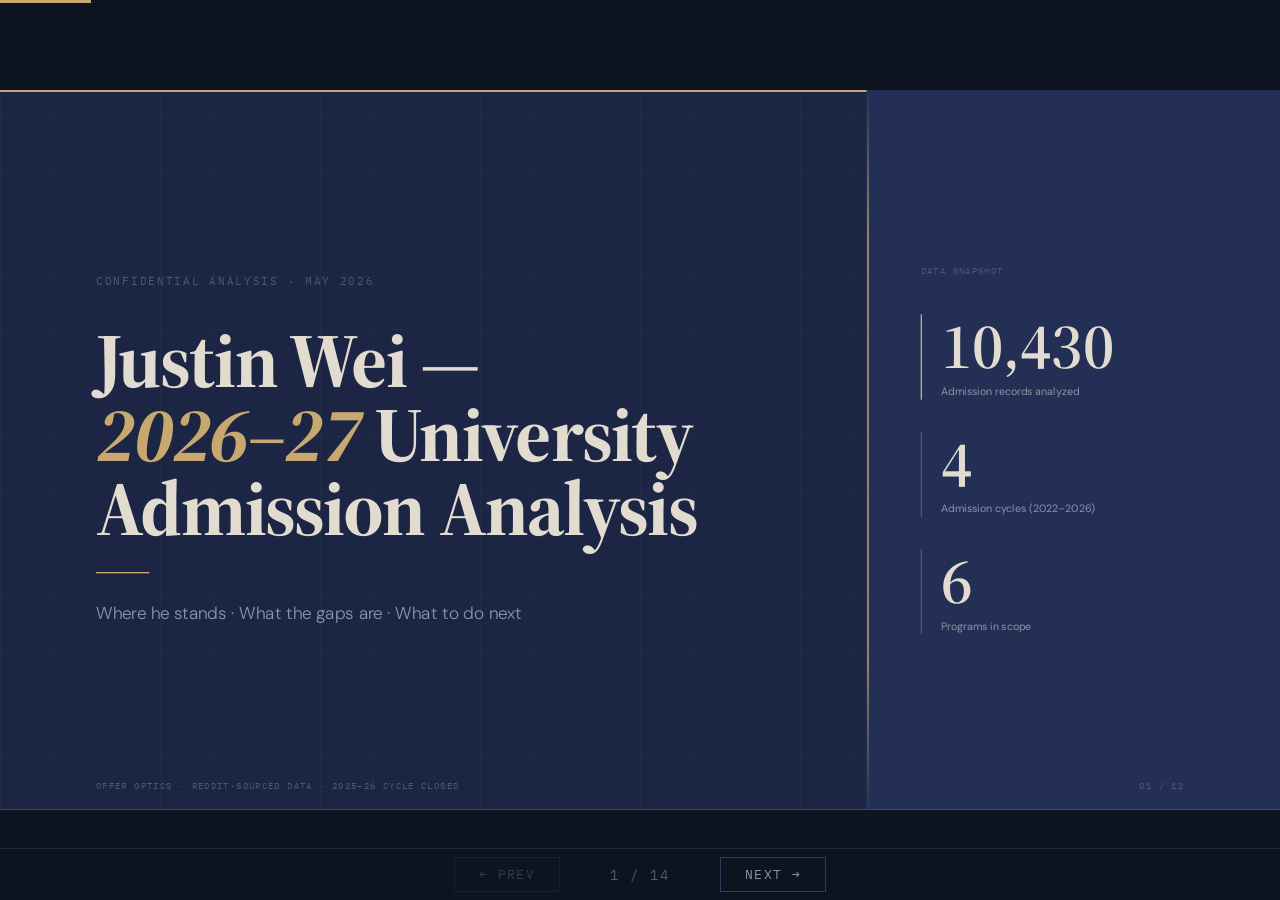
==== commit 929dd63d: "Split action plan into separate Health Sciences and Waterloo CS priority tracks Health Sciences trac" ====
--- a/docs/slides.html
+++ b/docs/slides.html
@@ -853,76 +853,70 @@
       </div>
     </div>
 
-    <!-- ====================== SLIDE 10 — ACTION PLAN ====================== -->
+    <!-- ====================== SLIDE 10 — ACTION PLAN: HEALTH SCIENCES ====================== -->
     <div class="slide light" id="slide-10">
       <div class="chrome">
-        <div class="t-kicker" style="color:var(--text-hint-light);">Action Plan</div>
-        <div class="t-caption" style="color:var(--text-hint-light);">10 / 12</div>
-      </div>
-      <div class="body-area" style="justify-content:flex-start;padding-top:40px;">
-        <div class="t-h1 anim-up" style="color:var(--ink);margin-bottom:8px;">What to do next — <em>priority order</em></div>
+        <div class="t-kicker" style="color:var(--text-hint-light);">Priority Track — Health Sciences</div>
+        <div class="t-caption" style="color:var(--text-hint-light);">10 / 14</div>
+      </div>
+      <div class="body-area" style="justify-content:flex-start;padding-top:36px;">
+        <div class="anim-up" style="margin-bottom:6px;">
+          <span class="t-h1" style="color:var(--ink);">If the goal is <em>Health Sciences</em></span>
+        </div>
+        <div class="anim-up" style="margin-bottom:24px;">
+          <span class="t-caption" style="color:var(--text-hint-light);">McMaster BHSc · Queen's BHSc · UofT Life Sci · Western BMSc · Queen's Life Sci</span>
+        </div>
         <div class="gold-rule-h anim-up" style="width:60px;margin-bottom:28px;"></div>
-        <div style="display:flex;gap:48px;" class="anim-up">
-          <!-- Tier A -->
-          <div style="flex:1.1;border-top:3px solid #C94040;padding-top:20px;">
-            <div class="t-caption" style="color:#C94040;margin-bottom:20px;">Tier A — Must Do ★★★</div>
-            <div style="display:flex;flex-direction:column;gap:16px;">
-              <div style="border-bottom:1px solid var(--border-light);padding-bottom:16px;">
-                <div class="t-small" style="color:var(--ink);"><strong>A1. ELA 30-1 → 92–93%</strong></div>
-                <div style="font-family:'IBM Plex Mono',monospace;font-size:11px;color:var(--text-hint-light);margin-top:4px;">Jun 2027 diploma exam</div>
-              </div>
-              <div style="border-bottom:1px solid var(--border-light);padding-bottom:16px;">
-                <div class="t-small" style="color:var(--ink);"><strong>A2. Document Harvard MEDScience</strong></div>
-                <div style="font-family:'IBM Plex Mono',monospace;font-size:11px;color:var(--text-hint-light);margin-top:4px;">June 26–30, 2026 — journal immediately</div>
-              </div>
-              <div style="border-bottom:1px solid var(--border-light);padding-bottom:16px;">
-                <div class="t-small" style="color:var(--ink);"><strong>A3. Ship IB CS IA publicly</strong></div>
-                <div style="font-family:'IBM Plex Mono',monospace;font-size:11px;color:var(--text-hint-light);margin-top:4px;">GitHub + LinkedIn article · Sep 2026</div>
-              </div>
-              <div style="border-bottom:1px solid var(--border-light);padding-bottom:16px;">
-                <div class="t-small" style="color:var(--ink);"><strong>A4. Quantify HelpingMinds.ca</strong></div>
-                <div style="font-family:'IBM Plex Mono',monospace;font-size:11px;color:var(--text-hint-light);margin-top:4px;">Events · reach · funds · Aug 2026</div>
+
+        <div style="display:flex;gap:56px;" class="anim-up">
+          <!-- Must Do -->
+          <div style="flex:1.3;border-top:3px solid #C94040;padding-top:18px;">
+            <div class="t-caption" style="color:#C94040;margin-bottom:18px;">Must Do — Supp App + Narrative</div>
+            <div style="display:flex;flex-direction:column;gap:13px;">
+              <div style="border-bottom:1px solid var(--border-light);padding-bottom:13px;">
+                <div class="t-small" style="color:var(--ink);"><strong>1. ELA 30-1 → 92–93%</strong> — the single GPA lever across all 5 programs</div>
+                <div style="font-family:'IBM Plex Mono',monospace;font-size:11px;color:var(--text-hint-light);margin-top:4px;">Jun 2027 diploma exam · practice weekly from Sep 2026</div>
+              </div>
+              <div style="border-bottom:1px solid var(--border-light);padding-bottom:13px;">
+                <div class="t-small" style="color:var(--ink);"><strong>2. Crystallize classmate → HelpingMinds narrative</strong> — 90-second oral version</div>
+                <div style="font-family:'IBM Plex Mono',monospace;font-size:11px;color:var(--text-hint-light);margin-top:4px;">Ready by Oct 2026 · this is the through-line for every PSE/supp app</div>
+              </div>
+              <div style="border-bottom:1px solid var(--border-light);padding-bottom:13px;">
+                <div class="t-small" style="color:var(--ink);"><strong>3. Document Harvard MEDScience</strong> — clinical moments + biodesign pivot</div>
+                <div style="font-family:'IBM Plex Mono',monospace;font-size:11px;color:var(--text-hint-light);margin-top:4px;">Journal Jun 26–30 immediately after program · do not wait</div>
+              </div>
+              <div style="border-bottom:1px solid var(--border-light);padding-bottom:13px;">
+                <div class="t-small" style="color:var(--ink);"><strong>4. Quantify HelpingMinds.ca</strong> — events, participants, partnerships, funds</div>
+                <div style="font-family:'IBM Plex Mono',monospace;font-size:11px;color:var(--text-hint-light);margin-top:4px;">Documented by Aug 2026 · one written testimonial from a participant</div>
+              </div>
+              <div style="border-bottom:1px solid var(--border-light);padding-bottom:13px;">
+                <div class="t-small" style="color:var(--ink);"><strong>5. Queen's PSE KIRA practice</strong> — video is a distinct skill</div>
+                <div style="font-family:'IBM Plex Mono',monospace;font-size:11px;color:var(--text-hint-light);margin-top:4px;">3–5 recorded mock runs · timed written (335 words / 10 min) · Oct 2026</div>
               </div>
               <div>
-                <div class="t-small" style="color:var(--ink);"><strong>A5. Crystallize the classmate story</strong></div>
-                <div style="font-family:'IBM Plex Mono',monospace;font-size:11px;color:var(--text-hint-light);margin-top:4px;">90-second oral version ready · Oct 2026</div>
-              </div>
-            </div>
-          </div>
-          <!-- Tier B -->
-          <div style="flex:1.1;border-top:3px solid var(--gold);padding-top:20px;">
-            <div class="t-caption" style="color:var(--gold);margin-bottom:20px;">Tier B — High Value ★★</div>
-            <div style="display:flex;flex-direction:column;gap:16px;">
-              <div style="border-bottom:1px solid var(--border-light);padding-bottom:16px;">
-                <div class="t-small" style="color:var(--ink);"><strong>B1. Lab research replacement</strong></div>
-                <div style="font-family:'IBM Plex Mono',monospace;font-size:11px;color:var(--text-hint-light);margin-top:4px;">UofA outreach or extend Misericordia to 60+ hrs · Aug 2026</div>
-              </div>
-              <div style="border-bottom:1px solid var(--border-light);padding-bottom:16px;">
-                <div class="t-small" style="color:var(--ink);"><strong>B2. Queen's PSE KIRA video practice</strong></div>
-                <div style="font-family:'IBM Plex Mono',monospace;font-size:11px;color:var(--text-hint-light);margin-top:4px;">3–5 recorded mock runs · Oct 2026</div>
-              </div>
-              <div style="border-bottom:1px solid var(--border-light);padding-bottom:16px;">
-                <div class="t-small" style="color:var(--ink);"><strong>B3. McMaster Q1A + Q2A drafts</strong></div>
-                <div style="font-family:'IBM Plex Mono',monospace;font-size:11px;color:var(--text-hint-light);margin-top:4px;">Oct–Dec 2026 · iterate with mentor</div>
-              </div>
-              <div>
-                <div class="t-small" style="color:var(--ink);"><strong>B4. Waterloo AIF draft</strong></div>
-                <div style="font-family:'IBM Plex Mono',monospace;font-size:11px;color:var(--text-hint-light);margin-top:4px;">Lead with Harvard MEDScience · Nov–Jan 2027</div>
-              </div>
-            </div>
-          </div>
-          <!-- Tier C -->
-          <div style="flex:0.8;border-top:3px solid var(--border-light);padding-top:20px;">
-            <div class="t-caption" style="color:var(--text-hint-light);margin-bottom:20px;">Tier C — Strengthening ★</div>
-            <div style="display:flex;flex-direction:column;gap:16px;">
-              <div style="border-bottom:1px solid var(--border-light);padding-bottom:16px;">
-                <div class="t-small" style="color:var(--ink);"><strong>C1. Euclid 2027</strong></div>
-                <div style="font-family:'IBM Plex Mono',monospace;font-size:11px;color:var(--text-hint-light);margin-top:4px;">Target Distinction · Apr 2027</div>
-              </div>
-              <div>
-                <div class="t-small" style="color:var(--ink);"><strong>C2. CCC Senior 2027</strong></div>
-                <div style="font-family:'IBM Plex Mono',monospace;font-size:11px;color:var(--text-hint-light);margin-top:4px;">Top-25 → CCO invitation · Feb 2027</div>
-              </div>
+                <div class="t-small" style="color:var(--ink);"><strong>6. McMaster supp app Q1A + Q2A drafts</strong></div>
+                <div style="font-family:'IBM Plex Mono',monospace;font-size:11px;color:var(--text-hint-light);margin-top:4px;">Oct–Dec 2026 · analytical framing · iterate with teacher or mentor</div>
+              </div>
+            </div>
+          </div>
+
+          <!-- High Value + Note -->
+          <div style="flex:1;display:flex;flex-direction:column;gap:24px;">
+            <div style="border-top:3px solid var(--gold);padding-top:18px;">
+              <div class="t-caption" style="color:var(--gold);margin-bottom:18px;">High Value</div>
+              <div style="display:flex;flex-direction:column;gap:13px;">
+                <div style="border-bottom:1px solid var(--border-light);padding-bottom:13px;">
+                  <div class="t-small" style="color:var(--ink);"><strong>7. Lab research replacement</strong></div>
+                  <div style="font-family:'IBM Plex Mono',monospace;font-size:11px;color:var(--text-hint-light);margin-top:4px;">Email 2–3 UofA researchers OR extend Misericordia to 60+ hrs · Aug 2026</div>
+                </div>
+                <div>
+                  <div class="t-small" style="color:var(--ink);"><strong>8. Ship IB CS IA to GitHub</strong></div>
+                  <div style="font-family:'IBM Plex Mono',monospace;font-size:11px;color:var(--text-hint-light);margin-top:4px;">Public repo + README · Sep 2026 · LinkedIn presence already established</div>
+                </div>
+              </div>
+            </div>
+            <div class="callout" style="border-color:var(--border-light);background:rgba(0,0,0,0.03);">
+              <div class="t-small" style="color:var(--text-muted-light);">Contest prep (Euclid, CCC Senior) is valuable long-term but <strong style="color:var(--ink);">secondary to PSE and supp app quality</strong> for this track. Allocate time accordingly.</div>
             </div>
           </div>
         </div>
@@ -932,11 +926,84 @@
       </div>
     </div>
 
-    <!-- ====================== SLIDE 11 — TIMELINE ====================== -->
+    <!-- ====================== SLIDE 11 — ACTION PLAN: WATERLOO CS ====================== -->
     <div class="slide dark" id="slide-11">
       <div class="chrome">
+        <div class="t-kicker c-hint">Priority Track — Waterloo CS</div>
+        <div class="t-caption c-hint">11 / 14</div>
+      </div>
+      <div class="body-area" style="justify-content:flex-start;padding-top:36px;">
+        <div class="anim-up" style="margin-bottom:6px;">
+          <span class="t-h1 c-primary">If the goal is <em>Waterloo CS</em></span>
+        </div>
+        <div class="anim-up" style="margin-bottom:24px;">
+          <span class="t-caption c-hint">Fundamentally different priority order — AIF quality is the primary lever, not supp app essays</span>
+        </div>
+        <div class="gold-rule-h anim-up" style="width:60px;margin-bottom:28px;"></div>
+
+        <div style="display:flex;gap:56px;" class="anim-up">
+          <!-- Primary Levers -->
+          <div style="flex:1.3;border-top:3px solid #C94040;padding-top:18px;">
+            <div class="t-caption" style="color:#C94040;margin-bottom:18px;">Primary Levers — AIF + GPA</div>
+            <div style="display:flex;flex-direction:column;gap:13px;">
+              <div style="border-bottom:1px solid var(--border-dark);padding-bottom:13px;">
+                <div class="t-small c-primary"><strong>1. AIF narrative coherence</strong> — mental health → AI → clinical through-line</div>
+                <div style="font-family:'IBM Plex Mono',monospace;font-size:11px;color:var(--text-hint-dark);margin-top:4px;">Draft by Nov 2026 · this is the most important piece of writing in the application</div>
+              </div>
+              <div style="border-bottom:1px solid var(--border-dark);padding-bottom:13px;">
+                <div class="t-small c-primary"><strong>2. Document Harvard MEDScience</strong> — AI surgical robots on Kepler platform</div>
+                <div style="font-family:'IBM Plex Mono',monospace;font-size:11px;color:var(--text-hint-dark);margin-top:4px;">Journal Jun 26–30 · AIF lead credential · specific technical detail matters</div>
+              </div>
+              <div style="border-bottom:1px solid var(--border-dark);padding-bottom:13px;">
+                <div class="t-small c-primary"><strong>3. IB CS IA → GitHub public</strong> — repo + README + live demo if possible</div>
+                <div style="font-family:'IBM Plex Mono',monospace;font-size:11px;color:var(--text-hint-dark);margin-top:4px;">Sep 2026 · AIF asks for links to projects — this is the most citable one</div>
+              </div>
+              <div>
+                <div class="t-small c-primary"><strong>4. ELA 30-1 lift</strong> — must clear deferred pool median (96.2%) → target 97%+</div>
+                <div style="font-family:'IBM Plex Mono',monospace;font-size:11px;color:var(--text-hint-dark);margin-top:4px;">Jun 2027 · without this, deferral to non-CS is the realistic baseline</div>
+              </div>
+            </div>
+          </div>
+
+          <!-- Contest + Technical Portfolio -->
+          <div style="flex:1;display:flex;flex-direction:column;gap:24px;">
+            <div style="border-top:3px solid var(--gold);padding-top:18px;">
+              <div class="t-caption c-gold" style="margin-bottom:18px;">Contest + Technical Portfolio</div>
+              <div style="display:flex;flex-direction:column;gap:13px;">
+                <div style="border-bottom:1px solid var(--border-dark);padding-bottom:13px;">
+                  <div class="t-small c-primary"><strong>5. CCC Senior 2027</strong> — target Distinction or top-25 → CCO</div>
+                  <div style="font-family:'IBM Plex Mono',monospace;font-size:11px;color:var(--text-hint-dark);margin-top:4px;">Feb 2027 · high priority for Waterloo AIF — this is the contest they care most about</div>
+                </div>
+                <div style="border-bottom:1px solid var(--border-dark);padding-bottom:13px;">
+                  <div class="t-small c-primary"><strong>6. Euclid 2027</strong> — target Distinction</div>
+                  <div style="font-family:'IBM Plex Mono',monospace;font-size:11px;color:var(--text-hint-dark);margin-top:4px;">Apr 2027 · AIF has a dedicated contest section — all scores get reported</div>
+                </div>
+                <div style="border-bottom:1px solid var(--border-dark);padding-bottom:13px;">
+                  <div class="t-small c-primary"><strong>7. Real-world CS projects</strong> with measurable impact</div>
+                  <div style="font-family:'IBM Plex Mono',monospace;font-size:11px;color:var(--text-hint-dark);margin-top:4px;">Users, downloads, revenue, citations — accepted AIFs cite specific numbers</div>
+                </div>
+                <div>
+                  <div class="t-small c-primary"><strong>8. Public ML writing</strong> — LinkedIn article ✓ done</div>
+                  <div style="font-family:'IBM Plex Mono',monospace;font-size:11px;color:var(--text-hint-dark);margin-top:4px;">Continue building public CS profile · GitHub activity visible to Waterloo readers</div>
+                </div>
+              </div>
+            </div>
+            <div class="callout">
+              <div class="t-small c-secondary">McMaster/Queen's supp app prep is <strong style="color:var(--text-warm);">not a priority for this track.</strong> Allocate that time to AIF drafting and contest prep instead.</div>
+            </div>
+          </div>
+        </div>
+      </div>
+      <div class="footer-line">
+        <div class="t-caption c-hint">Offer Optics · May 2026</div>
+      </div>
+    </div>
+
+    <!-- ====================== SLIDE 12 — TIMELINE ====================== -->
+    <div class="slide dark" id="slide-12">
+      <div class="chrome">
         <div class="t-kicker c-hint">Application Timeline</div>
-        <div class="t-caption c-hint">11 / 12</div>
+        <div class="t-caption c-hint">12 / 14</div>
       </div>
 
       <!-- McMaster warning banner -->
@@ -1009,10 +1076,10 @@
     </div>
 
     <!-- ====================== SLIDE 12 — EC PATTERNS ====================== -->
-    <div class="slide dark" id="slide-12">
+    <div class="slide dark" id="slide-13">
       <div class="chrome">
         <div class="t-kicker c-hint">EC Patterns — Accepted Pool</div>
-        <div class="t-caption c-hint">12 / 13</div>
+        <div class="t-caption c-hint">13 / 14</div>
       </div>
       <div class="body-area" style="justify-content:flex-start;padding-top:40px;">
         <div class="t-h1 c-primary anim-up" style="margin-bottom:8px;">What the <em>accepted pool</em> actually looked like</div>
@@ -1103,10 +1170,10 @@
     </div>
 
     <!-- ====================== SLIDE 13 — DATA NOTE ====================== -->
-    <div class="slide light" id="slide-13">
+    <div class="slide light" id="slide-14">
       <div class="chrome">
         <div class="t-kicker" style="color:var(--text-hint-light);">About This Analysis</div>
-        <div class="t-caption" style="color:var(--text-hint-light);">13 / 13</div>
+        <div class="t-caption" style="color:var(--text-hint-light);">14 / 14</div>
       </div>
       <div class="body-area">
         <div class="t-h2 anim-up" style="color:var(--ink);margin-bottom:16px;"><em>About</em> this analysis</div>
@@ -1142,7 +1209,7 @@
 <!-- === DECK CONTROLS === -->
 <div class="deck-controls">
   <button id="btn-prev" onclick="go(-1)" disabled>← Prev</button>
-  <span id="slide-counter">1 / 13</span>
+  <span id="slide-counter">1 / 14</span>
   <button id="btn-next" onclick="go(1)">Next →</button>
 </div>
 
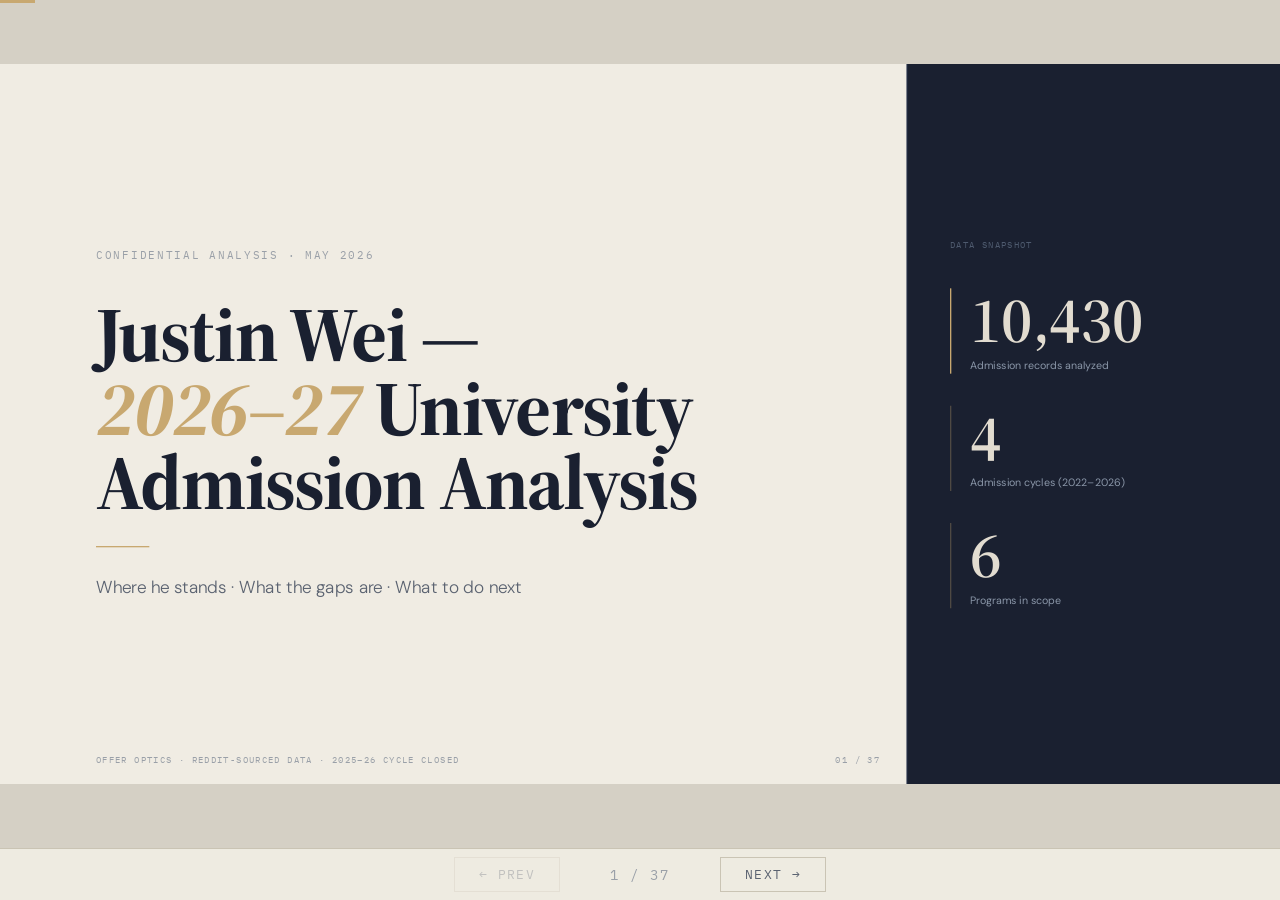
==== commit e98069c5: "Restructure slides to 37-slide deck with section dividers and light-only theme - Full rewrite: 14 sl" ====
--- a/docs/slides.html
+++ b/docs/slides.html
@@ -8,10 +8,10 @@
 <link rel="preconnect" href="https://fonts.gstatic.com" crossorigin>
 <link href="https://fonts.googleapis.com/css2?family=Source+Serif+4:ital,opsz,wght@0,8..60,300;0,8..60,400;0,8..60,600;0,8..60,700;1,8..60,300;1,8..60,400;1,8..60,600;1,8..60,700&family=DM+Sans:wght@300;400;500&family=IBM+Plex+Mono:wght@400;500&display=swap" rel="stylesheet">
 <style>
-/* === VIEWPORT BASE (mandatory) === */
+/* === VIEWPORT BASE === */
 *, *::before, *::after { box-sizing: border-box; margin: 0; padding: 0; }
-html, body { width: 100%; height: 100%; overflow: hidden; background: #0e1520; }
-.deck-viewport { position: fixed; inset: 0; overflow: hidden; background: #0e1520; }
+html, body { width: 100%; height: 100%; overflow: hidden; background: #D5D0C5; }
+.deck-viewport { position: fixed; inset: 0; overflow: hidden; background: #D5D0C5; }
 .deck-stage {
   position: absolute; left: 0; top: 0;
   width: 1920px; height: 1080px;
@@ -53,11 +53,10 @@
   --medium-bg:   #3D3300; --medium-fg: #C8B055;
 }
 
-/* === DARK / LIGHT SURFACES === */
+/* === SURFACES === */
 .slide.dark  { background: var(--navy); }
 .slide.light { background: var(--cream); }
 
-/* subtle grid on dark slides */
 .slide.dark::before {
   content: ''; position: absolute; inset: 0; pointer-events: none;
   background-image:
@@ -82,7 +81,7 @@
 .t-stat    { font-family: 'Source Serif 4', serif; font-size: 96px;  font-weight: 600; line-height: 1; }
 .t-stat-sm { font-family: 'Source Serif 4', serif; font-size: 64px;  font-weight: 600; line-height: 1; }
 
-/* Signal moment: italics always gold */
+/* italic always gold */
 em { font-style: italic; color: var(--gold); }
 
 /* colors by surface */
@@ -102,7 +101,7 @@
 .gold-rule-h { height: 2px; background: var(--gold); }
 .gold-rule-v { width: 2px; background: linear-gradient(to bottom, transparent 0%, var(--gold) 20%, var(--gold) 80%, transparent 100%); }
 
-/* chrome bar at top of each slide */
+/* chrome bar */
 .chrome {
   display: flex; align-items: center; justify-content: space-between;
   height: 88px; padding: 0 144px;
@@ -111,7 +110,7 @@
 .dark  .chrome { border-color: var(--border-dark); }
 .light .chrome { border-color: var(--border-light); }
 
-/* content area below chrome */
+/* content area */
 .body-area {
   position: absolute;
   top: 88px; left: 0; right: 0; bottom: 80px;
@@ -119,7 +118,7 @@
   display: flex; flex-direction: column; justify-content: center;
 }
 
-/* footer line */
+/* footer */
 .footer-line {
   position: absolute; bottom: 0; left: 0; right: 0;
   height: 80px; padding: 0 144px;
@@ -129,7 +128,7 @@
 .dark  .footer-line { border-color: var(--border-dark); }
 .light .footer-line { border-color: var(--border-light); }
 
-/* === VERDICT / SEVERITY BADGES === */
+/* === BADGES === */
 .badge {
   display: inline-flex; align-items: center;
   padding: 6px 18px; border-radius: 3px;
@@ -143,6 +142,9 @@
 .badge-critical { background: var(--critical-bg); color: var(--critical-fg); }
 .badge-high     { background: var(--high-bg);     color: var(--high-fg); }
 .badge-medium   { background: var(--medium-bg);   color: var(--medium-fg); }
+.badge-strong   { background: #1F3D2B; color: #6BC98E; }
+.badge-needs    { background: var(--reach-bg); color: var(--reach-fg); }
+.badge-competitive { background: var(--target-bg); color: var(--target-fg); }
 
 /* === TABLES === */
 .signal-table {
@@ -164,10 +166,8 @@
 .dark  .signal-table td { color: var(--text-warm);        border-color: var(--border-dark); }
 .light .signal-table th { color: var(--text-hint-light);  border-color: var(--border-light); }
 .light .signal-table td { color: var(--ink);               border-color: var(--border-light); }
-
 .signal-table td.num { font-family: 'Source Serif 4', serif; font-weight: 600; font-size: 20px; color: var(--gold); }
 .signal-table td.warn { color: #E06060; font-weight: 500; }
-
 .signal-table tr:last-child td { border-bottom: none; }
 
 /* === CALLOUT BOXES === */
@@ -201,12 +201,8 @@
   from { opacity: 0; transform: translateY(22px); }
   to   { opacity: 1; transform: translateY(0); }
 }
-.slide.active .anim-fade {
-  animation: fadeIn 0.6s ease both;
-}
-@keyframes fadeIn {
-  from { opacity: 0; } to { opacity: 1; }
-}
+.slide.active .anim-fade { animation: fadeIn 0.6s ease both; }
+@keyframes fadeIn { from { opacity: 0; } to { opacity: 1; } }
 
 /* === PROGRESS BAR === */
 #progress-bar {
@@ -215,47 +211,43 @@
   transition: width 0.3s ease;
 }
 
-/* === DECK CONTROLS === */
+/* === DECK CONTROLS — LIGHT THEME === */
 .deck-controls {
   position: fixed; bottom: 0; left: 0; right: 0;
   height: 52px; z-index: 100;
   display: flex; align-items: center; justify-content: center; gap: 40px;
-  background: rgba(14,21,32,0.92); backdrop-filter: blur(8px);
-  border-top: 1px solid rgba(46,61,92,0.5);
+  background: rgba(240,236,227,0.95); backdrop-filter: blur(8px);
+  border-top: 1px solid #CAC4B4;
 }
 .deck-controls button {
-  background: none; border: 1px solid var(--border-dark);
-  color: var(--text-muted-dark); padding: 8px 24px;
+  background: none; border: 1px solid #CAC4B4;
+  color: #5A6270; padding: 8px 24px;
   font-family: 'IBM Plex Mono', monospace; font-size: 13px;
   cursor: pointer; letter-spacing: 0.1em; text-transform: uppercase;
   transition: border-color 0.2s, color 0.2s;
 }
 .deck-controls button:hover { border-color: var(--gold); color: var(--gold); }
 .deck-controls button:disabled { opacity: 0.3; cursor: default; }
-#slide-counter { font-family: 'IBM Plex Mono', monospace; font-size: 14px; color: var(--text-hint-dark); letter-spacing: 0.15em; min-width: 80px; text-align: center; }
-
-/* === SLIDE 7 — TIMELINE CHAIN === */
-.chain { display: flex; align-items: flex-start; gap: 0; }
-.chain-step { display: flex; flex-direction: column; align-items: center; flex: 1; }
+#slide-counter { font-family: 'IBM Plex Mono', monospace; font-size: 14px; color: #9AA0A8; letter-spacing: 0.15em; min-width: 80px; text-align: center; }
+
+/* === CHAIN (EC narrative) === */
 .chain-dot {
   width: 48px; height: 48px; border-radius: 50%;
-  background: var(--navy-alt); border: 2px solid var(--gold);
+  background: #1A2030; border: 2px solid #C8A870;
   display: flex; align-items: center; justify-content: center;
   font-family: 'IBM Plex Mono', monospace; font-size: 13px;
-  color: var(--gold); font-weight: 500; flex-shrink: 0;
-}
-.chain-connector {
-  flex: 1; height: 2px; margin-top: 23px;
-  background: linear-gradient(to right, var(--gold), rgba(200,168,112,0.3));
-}
-.chain-label { margin-top: 20px; text-align: center; padding: 0 8px; }
-
-/* === SLIDE 8 — GPA LEVER === */
-.gpa-track { position: relative; height: 120px; background: var(--navy-alt); border-radius: 4px; overflow: visible; }
-.gpa-fill { height: 100%; border-radius: 4px 0 0 4px; background: linear-gradient(to right, var(--border-dark), var(--gold)); position: relative; }
-.gpa-marker { position: absolute; top: -16px; right: -2px; width: 4px; height: 152px; background: var(--gold); }
-.gpa-label { position: absolute; right: -70px; top: 50%; transform: translateY(-50%); font-family: 'Source Serif 4', serif; font-size: 36px; font-weight: 600; color: var(--gold); white-space: nowrap; }
-.gpa-target-line { position: absolute; top: -16px; height: 152px; width: 2px; background: rgba(200,168,112,0.4); border-left: 2px dashed rgba(200,168,112,0.4); }
+  color: #C8A870; font-weight: 500; flex-shrink: 0;
+}
+
+/* === GPA BAR === */
+.gpa-track {
+  position: relative; border-radius: 4px; overflow: hidden;
+  background: #E6E0D4; border: 1px solid #CAC4B4;
+}
+.gpa-fill {
+  height: 100%; border-radius: 4px 0 0 4px;
+  background: linear-gradient(to right, #CAC4B4, #C8A870);
+}
 </style>
 </head>
 <body>
@@ -265,539 +257,1510 @@
   <div class="deck-stage" id="stage">
 
     <!-- ====================== SLIDE 1 — COVER ====================== -->
-    <div class="slide dark active" id="slide-1">
-      <!-- top gold rule -->
-      <div style="position:absolute;top:0;left:0;right:0;height:3px;background:var(--gold);"></div>
-
-      <!-- left content column -->
-      <div style="position:absolute;left:144px;top:0;bottom:0;width:980px;display:flex;flex-direction:column;justify-content:center;">
-        <div class="t-kicker c-hint anim-up" style="margin-bottom:52px;">Confidential Analysis · May 2026</div>
-        <div class="t-display c-primary anim-up" style="margin-bottom:40px;">
+    <div class="slide light active" id="slide-1">
+      <!-- left column -->
+      <div style="position:absolute;left:144px;top:0;bottom:0;width:1000px;display:flex;flex-direction:column;justify-content:center;">
+        <div class="t-kicker anim-up" style="color:#9AA0A8;margin-bottom:52px;">Confidential Analysis · May 2026</div>
+        <div class="t-display anim-up" style="color:#1A2030;margin-bottom:40px;">
           Justin Wei —<br>
           <em>2026–27</em> University<br>
           Admission Analysis
         </div>
         <div class="gold-rule-h anim-up" style="width:80px;margin-bottom:40px;"></div>
-        <div class="t-lead c-secondary anim-up">
+        <div class="t-lead anim-up" style="color:#5A6270;">
           Where he stands · What the gaps are · What to do next
         </div>
       </div>
 
-      <!-- right stat panel -->
-      <div style="position:absolute;right:0;top:0;bottom:0;width:620px;background:var(--navy-alt);border-left:1px solid var(--border-dark);">
-        <div class="gold-rule-v" style="position:absolute;left:0;top:0;bottom:0;"></div>
-        <div style="position:absolute;left:80px;top:50%;transform:translateY(-50%);" class="anim-fade">
-          <div class="t-caption c-hint" style="margin-bottom:56px;">Data Snapshot</div>
-          <div class="stat-block" style="margin-bottom:48px;">
-            <div class="t-stat c-primary">10,430</div>
-            <div class="t-small c-secondary" style="margin-top:8px;">Admission records analyzed</div>
-          </div>
-          <div class="stat-block dim" style="margin-bottom:48px;">
-            <div class="t-stat c-primary">4</div>
-            <div class="t-small c-secondary" style="margin-top:8px;">Admission cycles (2022–2026)</div>
-          </div>
-          <div class="stat-block dim">
-            <div class="t-stat c-primary">6</div>
-            <div class="t-small c-secondary" style="margin-top:8px;">Programs in scope</div>
-          </div>
-        </div>
-      </div>
-
-      <!-- bottom rule + meta -->
-      <div style="position:absolute;bottom:0;left:0;right:0;height:1px;background:rgba(200,168,112,0.3);"></div>
-      <div class="t-caption" style="position:absolute;bottom:28px;left:144px;color:var(--text-hint-dark);">Offer Optics · Reddit-Sourced Data · 2025–26 Cycle Closed</div>
-      <div class="t-caption" style="position:absolute;bottom:28px;right:144px;color:var(--text-hint-dark);">01 / 12</div>
-    </div>
-
-    <!-- ====================== SLIDE 2 — THE VERDICT ====================== -->
+      <!-- right panel — dark accent -->
+      <div style="position:absolute;right:0;top:0;bottom:0;width:560px;background:#1A2030;border-left:1px solid #2E3D5C;">
+        <div style="position:absolute;left:64px;top:50%;transform:translateY(-50%);" class="anim-fade">
+          <div class="t-caption" style="color:#4E5A6E;margin-bottom:56px;">Data Snapshot</div>
+          <div style="border-left:2px solid var(--gold);padding-left:28px;margin-bottom:48px;">
+            <div class="t-stat" style="color:#E2DCD0;">10,430</div>
+            <div class="t-small" style="color:#8A96A8;margin-top:8px;">Admission records analyzed</div>
+          </div>
+          <div style="border-left:2px solid rgba(200,168,112,0.3);padding-left:28px;margin-bottom:48px;">
+            <div class="t-stat" style="color:#E2DCD0;">4</div>
+            <div class="t-small" style="color:#8A96A8;margin-top:8px;">Admission cycles (2022–2026)</div>
+          </div>
+          <div style="border-left:2px solid rgba(200,168,112,0.3);padding-left:28px;">
+            <div class="t-stat" style="color:#E2DCD0;">6</div>
+            <div class="t-small" style="color:#8A96A8;margin-top:8px;">Programs in scope</div>
+          </div>
+        </div>
+      </div>
+
+      <div class="t-caption" style="position:absolute;bottom:28px;left:144px;color:#9AA0A8;">Offer Optics · Reddit-Sourced Data · 2025–26 Cycle Closed</div>
+      <div class="t-caption" style="position:absolute;bottom:28px;right:600px;color:#9AA0A8;">01 / 37</div>
+    </div>
+
+    <!-- ====================== SLIDE 2 — DATASET & METHODOLOGY ====================== -->
     <div class="slide light" id="slide-2">
       <div class="chrome">
-        <div class="t-kicker" style="color:var(--text-hint-light);">At a Glance</div>
-        <div class="t-caption" style="color:var(--text-hint-light);">02 / 12</div>
-      </div>
-      <div class="body-area" style="justify-content:flex-start;padding-top:52px;">
-        <div class="t-h1 anim-up" style="color:var(--ink);margin-bottom:14px;">The <em>Verdict</em></div>
-        <div class="gold-rule-h anim-up" style="width:60px;margin-bottom:40px;"></div>
-        <table class="signal-table anim-up">
+        <div class="t-kicker" style="color:var(--text-hint-light);">Dataset</div>
+        <div class="t-caption" style="color:var(--text-hint-light);">02 / 37</div>
+      </div>
+      <div class="body-area" style="justify-content:flex-start;padding-top:44px;">
+        <div class="t-h1 anim-up" style="color:var(--ink);margin-bottom:10px;">About <em>This Analysis</em></div>
+        <div class="gold-rule-h anim-up" style="width:60px;margin-bottom:32px;"></div>
+
+        <div style="display:flex;flex-direction:column;gap:18px;max-width:1100px;" class="anim-up">
+          <div class="callout">
+            <div class="t-body" style="color:var(--ink);"><strong>10,430 rows</strong> across 4 Reddit-sourced cycles (2022-23 through 2025-26)</div>
+          </div>
+          <div class="callout">
+            <div class="t-body" style="color:var(--ink);">~<strong>95%+ of Reddit reports are accepted applicants</strong> — percentiles shown are relative to the <em>admitted population</em>, not the full applicant pool</div>
+          </div>
+          <div class="callout">
+            <div class="t-body" style="color:var(--ink);"><strong>OOP samples are small</strong> (n=4–9 per Tier-1 program) — treat floors as directional, not hard cutoffs</div>
+          </div>
+          <div class="callout">
+            <div class="t-body" style="color:var(--ink);">2026-27 supp app questions will differ from 2025-26; <strong>prepare for the format</strong>, not specific prompts</div>
+          </div>
+        </div>
+
+        <div style="margin-top:36px;" class="anim-up">
+          <table class="signal-table" style="font-size:17px;max-width:1400px;">
+            <thead>
+              <tr>
+                <th style="width:300px;">Program</th>
+                <th style="width:200px;">2025-26 Acc n</th>
+                <th style="width:280px;">2025-26 Rej/Def n</th>
+                <th>Cycles</th>
+              </tr>
+            </thead>
+            <tbody>
+              <tr><td><strong>McMaster BHSc</strong></td><td class="num">47</td><td>45 rej</td><td>4</td></tr>
+              <tr><td><strong>Queen's BHSc</strong></td><td class="num">44</td><td>11 rej · 13 WL</td><td>4</td></tr>
+              <tr><td><strong>Waterloo CS</strong></td><td class="num">47</td><td>14 def · 1 rej</td><td>4</td></tr>
+              <tr><td><strong>UofT / Western / Queen's LS</strong></td><td class="num">88 / 91 / 49</td><td>8 / 0 / 0</td><td>4</td></tr>
+            </tbody>
+          </table>
+        </div>
+      </div>
+      <div class="footer-line">
+        <div class="t-caption" style="color:var(--text-hint-light);">Offer Optics · May 2026</div>
+      </div>
+    </div>
+
+    <!-- ====================== SLIDE 3 — SECTION DIVIDER: Justin's Goals ====================== -->
+    <div class="slide light" id="slide-3">
+      <div style="position:absolute;inset:0;display:flex;flex-direction:column;justify-content:center;padding:0 200px;">
+        <div class="t-caption" style="color:#9AA0A8;margin-bottom:24px;">SECTION 01</div>
+        <div class="gold-rule-h" style="width:64px;margin-bottom:32px;"></div>
+        <div class="t-display" style="color:#1A2030;">Justin's Goals</div>
+        <div class="t-lead" style="color:#5A6270;margin-top:28px;">Two different games. Six programs.</div>
+      </div>
+    </div>
+
+    <!-- ====================== SLIDE 4 — TIER 1 GOALS ====================== -->
+    <div class="slide light" id="slide-4">
+      <div class="chrome">
+        <div class="t-kicker" style="color:var(--text-hint-light);">Justin's Goals — Tier 1</div>
+        <div class="t-caption" style="color:var(--text-hint-light);">04 / 37</div>
+      </div>
+      <div class="body-area" style="justify-content:flex-start;padding-top:40px;">
+        <div class="t-h1 anim-up" style="color:var(--ink);margin-bottom:10px;">Tier 1 Targets: <em>A Different Game</em></div>
+        <div class="gold-rule-h anim-up" style="width:60px;margin-bottom:24px;"></div>
+        <div class="callout anim-up" style="max-width:1400px;margin-bottom:28px;">
+          <span class="t-body" style="color:var(--ink);">GPA gets you to the table. The supplementary application decides the seat. For Tier 1 programs, rejected applicants routinely have equal or higher GPAs than accepted ones.</span>
+        </div>
+        <table class="signal-table anim-up" style="font-size:16px;">
           <thead>
             <tr>
-              <th style="width:290px;">Program</th>
-              <th style="width:60px;">Tier</th>
-              <th style="width:160px;">Verdict</th>
-              <th>Justin vs Pool</th>
-              <th>OOP Note</th>
+              <th style="width:220px;">Program</th>
+              <th style="width:130px;">Verdict</th>
+              <th style="width:340px;">GPA Rank vs Accepted Pool</th>
+              <th style="width:380px;">Supp App Format</th>
+              <th>Justin's Readiness</th>
             </tr>
           </thead>
           <tbody>
             <tr>
               <td><strong>McMaster BHSc</strong></td>
-              <td class="num">1</td>
               <td><span class="badge badge-target">Target</span></td>
-              <td>28th percentile · 1.3% below median</td>
-              <td class="warn">Hard floor ~97.0%</td>
+              <td>28th percentile · 1.2% below median</td>
+              <td>2 written essays · 1,500 chars · scored by 6 reviewers</td>
+              <td><span class="badge badge-strong">Strong Fit</span></td>
             </tr>
             <tr>
               <td><strong>Queen's BHSc</strong></td>
-              <td class="num">1</td>
               <td><span class="badge badge-target">Target</span></td>
               <td>37th percentile · 0.4% below median</td>
-              <td style="color:var(--text-muted-light);">No OOP penalty</td>
+              <td>KIRA: timed written (10 min) + video (2 min)</td>
+              <td><span class="badge badge-strong">Strong Fit</span></td>
             </tr>
             <tr>
               <td><strong>Waterloo CS</strong></td>
-              <td class="num">1</td>
               <td><span class="badge badge-reach">Reach</span></td>
               <td>20th percentile · 2.3% below median</td>
-              <td style="color:var(--text-muted-light);">AIF compensates</td>
-            </tr>
-            <tr>
-              <td><strong>UofT Life Sci St. G</strong></td>
-              <td class="num">2</td>
-              <td><span class="badge badge-safety">Safety</span></td>
-              <td>66th percentile · 0.8% above median</td>
-              <td style="color:var(--text-muted-light);">No penalty</td>
-            </tr>
-            <tr>
-              <td><strong>Western BMSc</strong></td>
-              <td class="num">2</td>
-              <td><span class="badge badge-target">Target</span></td>
-              <td>56th percentile · 0.1% above median</td>
-              <td style="color:var(--text-muted-light);">No penalty</td>
-            </tr>
-            <tr>
-              <td><strong>Queen's Life Sci</strong></td>
-              <td class="num">2</td>
-              <td><span class="badge badge-target">Target</span></td>
-              <td>60th percentile · 0.8% above median</td>
-              <td style="color:var(--text-muted-light);">No penalty</td>
+              <td>AIF: contests, projects, programming experience</td>
+              <td><span class="badge badge-strong">Strong Fit</span></td>
             </tr>
           </tbody>
         </table>
-        <div class="callout anim-up" style="margin-top:36px;max-width:1200px;">
-          <span class="t-body" style="color:var(--ink);">Two realistic Tier-1 targets + a credible Reach. <strong>The gap to close is specific and fixable</strong> — ELA 30-1 is the single lever that moves all three.</span>
-        </div>
-      </div>
-      <div class="footer-line">
-        <div class="t-caption" style="color:var(--text-hint-light);">Offer Optics · May 2026</div>
-      </div>
-    </div>
-
-    <!-- ====================== SLIDE 3 — 2025-26 DATA ====================== -->
-    <div class="slide dark" id="slide-3">
-      <div class="chrome">
-        <div class="t-kicker c-hint">2025–26 Numbers — Cycle Closed</div>
-        <div class="t-caption c-hint">03 / 12</div>
-      </div>
-      <div class="body-area" style="justify-content:flex-start;padding-top:48px;">
-        <div class="t-h1 c-primary anim-up" style="margin-bottom:12px;">The <em>Final</em> Numbers</div>
-        <div class="gold-rule-h anim-up" style="width:60px;margin-bottom:36px;"></div>
-        <table class="signal-table anim-up" style="font-size:18px;">
+      </div>
+      <div class="footer-line">
+        <div class="t-caption" style="color:var(--text-hint-light);">Offer Optics · May 2026</div>
+      </div>
+    </div>
+
+    <!-- ====================== SLIDE 5 — TIER 2 GOALS ====================== -->
+    <div class="slide light" id="slide-5">
+      <div class="chrome">
+        <div class="t-kicker" style="color:var(--text-hint-light);">Justin's Goals — Tier 2</div>
+        <div class="t-caption" style="color:var(--text-hint-light);">05 / 37</div>
+      </div>
+      <div class="body-area" style="justify-content:flex-start;padding-top:40px;">
+        <div class="t-h1 anim-up" style="color:var(--ink);margin-bottom:10px;">Tier 2 Programs: <em>A GPA Game</em></div>
+        <div class="gold-rule-h anim-up" style="width:60px;margin-bottom:24px;"></div>
+        <div class="callout anim-up" style="max-width:1400px;margin-bottom:28px;">
+          <span class="t-body" style="color:var(--ink);">No supplementary applications. Academic record decides everything. Justin's 95.5% projected average is at or above the median for all three programs — these are strong positions.</span>
+        </div>
+        <table class="signal-table anim-up" style="font-size:16px;">
           <thead>
             <tr>
-              <th style="width:260px;">Program</th>
-              <th style="width:90px;text-align:right;">Acc n</th>
-              <th style="width:160px;text-align:right;">Acc Median</th>
-              <th style="width:90px;text-align:right;">Rej n</th>
-              <th style="width:160px;text-align:right;">Rej Median</th>
-              <th style="width:90px;text-align:right;">WL / Def</th>
+              <th style="width:280px;">Program</th>
+              <th style="width:130px;">Verdict</th>
+              <th style="width:340px;">GPA Rank vs Accepted Pool</th>
+              <th style="width:320px;">Justin vs Median</th>
+              <th>First Decisions</th>
             </tr>
           </thead>
           <tbody>
             <tr>
-              <td><strong>McMaster BHSc</strong></td>
-              <td class="num" style="text-align:right;">47</td>
-              <td class="num" style="text-align:right;">96.7%</td>
-              <td class="num" style="text-align:right;color:var(--critical-fg);">45</td>
-              <td style="text-align:right;color:#E06060;font-weight:600;font-family:'Source Serif 4',serif;font-size:20px;">95.5% ⚠</td>
-              <td class="num" style="text-align:right;color:var(--text-muted-dark);">—</td>
-            </tr>
-            <tr>
-              <td><strong>Queen's BHSc</strong></td>
-              <td class="num" style="text-align:right;">44</td>
-              <td class="num" style="text-align:right;">95.9%</td>
-              <td class="num" style="text-align:right;">9</td>
-              <td class="num" style="text-align:right;">93.8%</td>
-              <td class="num" style="text-align:right;">13 WL</td>
-            </tr>
-            <tr>
-              <td><strong>Waterloo CS</strong></td>
-              <td class="num" style="text-align:right;">47</td>
-              <td class="num" style="text-align:right;">97.8%</td>
-              <td class="num" style="text-align:right;">1</td>
-              <td class="num" style="text-align:right;">95.0%</td>
-              <td class="num" style="text-align:right;">14 def</td>
-            </tr>
-            <tr>
-              <td><strong>UofT Life Sci</strong></td>
-              <td class="num" style="text-align:right;">87</td>
-              <td class="num" style="text-align:right;">94.6%</td>
-              <td class="num" style="text-align:right;color:var(--text-muted-dark);">0</td>
-              <td style="text-align:right;color:var(--text-hint-dark);">—</td>
-              <td class="num" style="text-align:right;color:var(--text-muted-dark);">—</td>
+              <td><strong>UofT Life Sci St. George</strong></td>
+              <td><span class="badge badge-safety">Safety</span></td>
+              <td>66th percentile</td>
+              <td class="num">95.5% vs 94.6% median (+0.9%)</td>
+              <td>Jan 2026</td>
             </tr>
             <tr>
               <td><strong>Western BMSc</strong></td>
-              <td class="num" style="text-align:right;">89</td>
-              <td class="num" style="text-align:right;">95.2%</td>
-              <td class="num" style="text-align:right;color:var(--text-muted-dark);">0</td>
-              <td style="text-align:right;color:var(--text-hint-dark);">—</td>
-              <td class="num" style="text-align:right;color:var(--text-muted-dark);">—</td>
+              <td><span class="badge badge-target">Target</span></td>
+              <td>54th percentile</td>
+              <td class="num">95.5% vs 95.0% median (+0.5%)</td>
+              <td>Nov 2025</td>
             </tr>
             <tr>
               <td><strong>Queen's Life Sci</strong></td>
-              <td class="num" style="text-align:right;">49</td>
-              <td class="num" style="text-align:right;">94.7%</td>
-              <td class="num" style="text-align:right;color:var(--text-muted-dark);">0</td>
-              <td style="text-align:right;color:var(--text-hint-dark);">—</td>
-              <td class="num" style="text-align:right;color:var(--text-muted-dark);">—</td>
+              <td><span class="badge badge-target">Target</span></td>
+              <td>60th percentile</td>
+              <td class="num">95.5% vs 94.7% median (+0.8%)</td>
+              <td>Oct 2025</td>
             </tr>
           </tbody>
         </table>
-        <div class="callout-warn anim-up" style="margin-top:32px;max-width:1200px;">
-          <span class="t-body" style="color:#E06060;"><strong>⚠ McMaster rejection median = 95.5%</strong> — exactly equal to Justin's current projected average. He sits at the rejection midpoint.</span>
-        </div>
-      </div>
-      <div class="footer-line">
-        <div class="t-caption c-hint">Reddit-sourced · self-selected sample · see slide 12 for caveats</div>
-      </div>
-    </div>
-
-    <!-- ====================== SLIDE 4 — McMASTER ====================== -->
-    <div class="slide light" id="slide-4">
-      <div class="chrome">
-        <div class="t-kicker" style="color:var(--text-hint-light);">McMaster BHSc — Deep Dive</div>
-        <div class="t-caption" style="color:var(--text-hint-light);">04 / 12</div>
-      </div>
-      <div class="body-area" style="justify-content:flex-start;padding-top:48px;">
-        <div class="t-h1 anim-up" style="color:var(--ink);margin-bottom:10px;">McMaster BHSc: <em>Target,</em> but OOP is real</div>
-        <div class="gold-rule-h anim-up" style="width:60px;margin-bottom:40px;"></div>
+      </div>
+      <div class="footer-line">
+        <div class="t-caption" style="color:var(--text-hint-light);">Offer Optics · May 2026</div>
+      </div>
+    </div>
+
+    <!-- ====================== SLIDE 6 — SECTION DIVIDER: Justin's Situation ====================== -->
+    <div class="slide light" id="slide-6">
+      <div style="position:absolute;inset:0;display:flex;flex-direction:column;justify-content:center;padding:0 200px;">
+        <div class="t-caption" style="color:#9AA0A8;margin-bottom:24px;">SECTION 02</div>
+        <div class="gold-rule-h" style="width:64px;margin-bottom:32px;"></div>
+        <div class="t-display" style="color:#1A2030;">Justin's Situation</div>
+        <div class="t-lead" style="color:#5A6270;margin-top:28px;">One course gap. One coherent story.</div>
+      </div>
+    </div>
+
+    <!-- ====================== SLIDE 7 — JUSTIN'S GPA ====================== -->
+    <div class="slide light" id="slide-7">
+      <div class="chrome">
+        <div class="t-kicker" style="color:var(--text-hint-light);">Justin's Situation — GPA</div>
+        <div class="t-caption" style="color:var(--text-hint-light);">07 / 37</div>
+      </div>
+      <div class="body-area" style="justify-content:flex-start;padding-top:36px;">
+        <div class="t-h1 anim-up" style="color:var(--ink);margin-bottom:10px;">Grade 12 <em>Projected Courses</em></div>
+        <div class="gold-rule-h anim-up" style="width:60px;margin-bottom:28px;"></div>
 
         <div style="display:flex;gap:80px;" class="anim-up">
-          <!-- Left: OOP data -->
-          <div style="flex:1;">
-            <div class="t-caption" style="color:var(--text-hint-light);margin-bottom:24px;">OOP (Alberta) Signal</div>
-            <table class="signal-table" style="font-size:18px;">
+          <!-- Left: course table (55%) -->
+          <div style="width:55%;">
+            <table class="signal-table" style="font-size:16px;">
               <thead>
-                <tr><th>Result</th><th>Applicant avg</th></tr>
+                <tr>
+                  <th style="width:220px;">Course</th>
+                  <th style="width:220px;">Alberta Equiv</th>
+                  <th style="width:100px;text-align:right;">Low</th>
+                  <th style="width:100px;text-align:right;">Mid</th>
+                  <th style="text-align:right;">High</th>
+                </tr>
               </thead>
               <tbody>
-                <tr><td><span class="badge badge-target">Accepted</span></td><td class="num">97.0%</td></tr>
-                <tr><td><span class="badge badge-target">Accepted</span></td><td class="num">97.5%</td></tr>
-                <tr><td><span class="badge badge-target">Accepted</span></td><td class="num">97.8%</td></tr>
-                <tr><td><span class="badge badge-target">Accepted</span></td><td class="num">99.8%</td></tr>
-                <tr><td><span class="badge badge-reach">Rejected</span></td><td class="num">93.8%</td></tr>
-                <tr><td><span class="badge badge-critical" style="background:var(--critical-bg);color:var(--critical-fg);">Rejected</span></td><td style="font-family:'Source Serif 4',serif;font-size:20px;font-weight:600;color:#E06060;">98.0% ← most important</td></tr>
+                <tr>
+                  <td>Math 30-1</td><td>Adv Functions</td>
+                  <td class="num" style="text-align:right;">98</td><td class="num" style="text-align:right;">99</td><td class="num" style="text-align:right;">100</td>
+                </tr>
+                <tr>
+                  <td>Math 31</td><td>Calc &amp; Vectors</td>
+                  <td class="num" style="text-align:right;">98</td><td class="num" style="text-align:right;">99</td><td class="num" style="text-align:right;">100</td>
+                </tr>
+                <tr style="background:rgba(201,64,64,0.06);">
+                  <td><strong>ELA 30-1</strong> ⚠</td><td>ENG4U</td>
+                  <td style="text-align:right;color:#E06060;font-weight:600;font-family:'Source Serif 4',serif;">85</td>
+                  <td style="text-align:right;color:#E06060;font-weight:600;font-family:'Source Serif 4',serif;">87.5</td>
+                  <td style="text-align:right;color:#E06060;font-weight:600;font-family:'Source Serif 4',serif;">90</td>
+                </tr>
+                <tr>
+                  <td>Biology 30</td><td>SBI4U</td>
+                  <td class="num" style="text-align:right;">95</td><td class="num" style="text-align:right;">97.5</td><td class="num" style="text-align:right;">100</td>
+                </tr>
+                <tr>
+                  <td>Chemistry 30</td><td>SCH4U</td>
+                  <td class="num" style="text-align:right;">95</td><td class="num" style="text-align:right;">97.5</td><td class="num" style="text-align:right;">100</td>
+                </tr>
+                <tr>
+                  <td>French 30-1</td><td>FSF4U</td>
+                  <td class="num" style="text-align:right;">90</td><td class="num" style="text-align:right;">92.5</td><td class="num" style="text-align:right;">95</td>
+                </tr>
               </tbody>
             </table>
-            <div class="callout-warn" style="margin-top:24px;">
-              <span class="t-small" style="color:#E06060;">A 98.0% OOP applicant was rejected. GPA alone does not guarantee admission — supp app quality determines it.</span>
-            </div>
-          </div>
-
-          <!-- Right: Supp app format -->
-          <div style="flex:1;border-left:1px solid var(--border-light);padding-left:64px;">
-            <div class="t-caption" style="color:var(--text-hint-light);margin-bottom:24px;">Supplementary App Format</div>
+            <div style="margin-top:20px;padding:16px 20px;background:var(--cream-alt);border:1px solid var(--border-light);border-radius:3px;">
+              <div class="t-small" style="color:var(--ink);">
+                <strong>Projected Top-6:</strong>
+                <span style="color:#C94040;">93.5%</span> (low) /
+                <span style="color:var(--gold);">95.5%</span> (mid) /
+                <span style="color:#4A7C59;">97.5%</span> (high)
+              </div>
+            </div>
+          </div>
+
+          <!-- Right: ELA lever (40%) -->
+          <div style="width:40%;display:flex;flex-direction:column;gap:20px;">
+            <div class="stat-block">
+              <div class="t-h3" style="color:var(--ink);">ELA 30-1 is the lever</div>
+            </div>
+            <div>
+              <div class="t-caption" style="color:var(--text-hint-light);margin-bottom:12px;">Current (ELA mid = 87.5%)</div>
+              <div class="gpa-track" style="height:52px;margin-bottom:6px;">
+                <div class="gpa-fill" style="width:70%;"></div>
+                <div style="position:absolute;right:12px;top:50%;transform:translateY(-50%);font-family:'Source Serif 4',serif;font-size:24px;font-weight:600;color:#C94040;">95.5%</div>
+              </div>
+            </div>
+            <div>
+              <div class="t-caption" style="color:var(--text-hint-light);margin-bottom:12px;">Target (ELA → 92–93%)</div>
+              <div class="gpa-track" style="height:52px;margin-bottom:6px;">
+                <div class="gpa-fill" style="width:84%;"></div>
+                <div style="position:absolute;right:12px;top:50%;transform:translateY(-50%);font-family:'Source Serif 4',serif;font-size:24px;font-weight:600;color:var(--ink);">97.0–97.3%</div>
+              </div>
+            </div>
+            <div style="display:flex;flex-direction:column;gap:10px;margin-top:8px;">
+              <div style="font-family:'IBM Plex Mono',monospace;font-size:12px;color:#4A7C59;letter-spacing:0.08em;">✓ Clears McMaster OOP floor (~97.0% min observed)</div>
+              <div style="font-family:'IBM Plex Mono',monospace;font-size:12px;color:#4A7C59;letter-spacing:0.08em;">✓ Above Queen's BHSc acceptance median (95.9%)</div>
+              <div style="font-family:'IBM Plex Mono',monospace;font-size:12px;color:#4A7C59;letter-spacing:0.08em;">✓ Inside Waterloo CS competitive range (deferred median: 96.2%)</div>
+            </div>
+          </div>
+        </div>
+      </div>
+      <div class="footer-line">
+        <div class="t-caption" style="color:var(--text-hint-light);">Offer Optics · May 2026</div>
+      </div>
+    </div>
+
+    <!-- ====================== SLIDE 8 — JUSTIN'S EC ====================== -->
+    <div class="slide light" id="slide-8">
+      <div class="chrome">
+        <div class="t-kicker" style="color:var(--text-hint-light);">Justin's Situation — Extracurriculars</div>
+        <div class="t-caption" style="color:var(--text-hint-light);">08 / 37</div>
+      </div>
+      <div class="body-area" style="justify-content:flex-start;padding-top:32px;">
+        <div class="t-h1 anim-up" style="color:var(--ink);margin-bottom:8px;">The <em>Narrative</em> That Connects Everything</div>
+        <div class="gold-rule-h anim-up" style="width:60px;margin-bottom:28px;"></div>
+
+        <!-- Chain -->
+        <div style="display:flex;align-items:flex-start;" class="anim-up">
+          <!-- Step 1 -->
+          <div style="display:flex;flex-direction:column;align-items:center;width:200px;">
+            <div class="chain-dot">01</div>
+            <div style="margin-top:16px;text-align:center;padding:0 6px;">
+              <div class="t-caption" style="color:var(--text-hint-light);margin-bottom:4px;">Grade 9</div>
+              <div class="t-small" style="color:var(--ink);font-weight:500;">Classmate drops out</div>
+              <div class="t-caption" style="color:var(--text-hint-light);">mental health after Old Scona</div>
+            </div>
+          </div>
+          <div style="flex:1;height:2px;margin-top:23px;background:linear-gradient(to right,#C8A870,rgba(200,168,112,0.5));"></div>
+          <!-- Step 2 -->
+          <div style="display:flex;flex-direction:column;align-items:center;width:200px;">
+            <div class="chain-dot">02</div>
+            <div style="margin-top:16px;text-align:center;padding:0 6px;">
+              <div class="t-caption" style="color:var(--text-hint-light);margin-bottom:4px;">2023</div>
+              <div class="t-small" style="color:var(--ink);font-weight:500;">Founded HelpingMinds.ca</div>
+              <div class="t-caption" style="color:var(--text-hint-light);">non-profit mental health</div>
+            </div>
+          </div>
+          <div style="flex:1;height:2px;margin-top:23px;background:rgba(200,168,112,0.5);"></div>
+          <!-- Step 3 -->
+          <div style="display:flex;flex-direction:column;align-items:center;width:200px;">
+            <div class="chain-dot">03</div>
+            <div style="margin-top:16px;text-align:center;padding:0 6px;">
+              <div class="t-caption" style="color:var(--text-hint-light);margin-bottom:4px;">2023–Now</div>
+              <div class="t-small" style="color:var(--ink);font-weight:500;">Chatter mentor</div>
+              <div class="t-caption" style="color:var(--text-hint-light);">100+ hrs · neurodiverse</div>
+            </div>
+          </div>
+          <div style="flex:1;height:2px;margin-top:23px;background:rgba(200,168,112,0.5);"></div>
+          <!-- Step 4 -->
+          <div style="display:flex;flex-direction:column;align-items:center;width:200px;">
+            <div class="chain-dot">04</div>
+            <div style="margin-top:16px;text-align:center;padding:0 6px;">
+              <div class="t-caption" style="color:var(--text-hint-light);margin-bottom:4px;">2024–Now</div>
+              <div class="t-small" style="color:var(--ink);font-weight:500;">IB CS IA</div>
+              <div class="t-caption" style="color:var(--text-hint-light);">ML risk detection tool</div>
+            </div>
+          </div>
+          <div style="flex:1;height:2px;margin-top:23px;background:rgba(200,168,112,0.5);"></div>
+          <!-- Step 5 -->
+          <div style="display:flex;flex-direction:column;align-items:center;width:200px;">
+            <div class="chain-dot">05</div>
+            <div style="margin-top:16px;text-align:center;padding:0 6px;">
+              <div class="t-caption" style="color:var(--text-hint-light);margin-bottom:4px;">Jul 2025</div>
+              <div class="t-small" style="color:var(--ink);font-weight:500;">30h histopathology</div>
+              <div class="t-caption" style="color:var(--text-hint-light);">Dr. Kanwal · Misericordia</div>
+            </div>
+          </div>
+          <div style="flex:1;height:2px;margin-top:23px;background:linear-gradient(to right,rgba(200,168,112,0.5),#C8A870);"></div>
+          <!-- Step 6 -->
+          <div style="display:flex;flex-direction:column;align-items:center;width:200px;">
+            <div class="chain-dot" style="background:rgba(200,168,112,0.15);border-color:#C8A870;">06</div>
+            <div style="margin-top:16px;text-align:center;padding:0 6px;">
+              <div class="t-caption" style="color:var(--gold);margin-bottom:4px;">Jun 2026</div>
+              <div class="t-small" style="color:var(--gold);font-weight:500;">Harvard MEDScience</div>
+              <div class="t-caption" style="color:var(--text-hint-light);">AI surgical robots · Harvard Med</div>
+            </div>
+          </div>
+        </div>
+
+        <!-- Credentials row -->
+        <div style="display:flex;gap:48px;margin-top:36px;" class="anim-up">
+          <div style="flex:1;border-top:1px solid var(--border-light);padding-top:16px;">
+            <div class="t-caption" style="color:var(--text-hint-light);margin-bottom:10px;">Competition Credentials</div>
+            <div class="t-small" style="color:var(--text-muted-light);line-height:1.7;">IMC 2024 Merit (India) · CyberPatriot National Finalist · COMC Distinction · Kaggle top 5.7% on health datasets · AP Bio 5 · BIBO Silver · UW Pascal/Fryer/CIMC Distinctions</div>
+          </div>
+          <div style="flex:1;border-top:1px solid var(--border-light);padding-top:16px;">
+            <div class="t-caption" style="color:var(--text-hint-light);margin-bottom:10px;">Leadership</div>
+            <div class="t-small" style="color:var(--text-muted-light);line-height:1.7;">Founder &amp; President, HelpingMinds.ca · Co-President, Math Club (elected) · Co-President, CS Club (elected) · Community Helpers (AHS, suicide prevention) · LinkedIn: mental health ML article (published)</div>
+          </div>
+        </div>
+      </div>
+      <div class="footer-line">
+        <div class="t-caption" style="color:var(--text-hint-light);">Offer Optics · May 2026</div>
+      </div>
+    </div>
+
+    <!-- ====================== SLIDE 9 — SECTION DIVIDER: McMaster BHSc ====================== -->
+    <div class="slide light" id="slide-9">
+      <div style="position:absolute;inset:0;display:flex;flex-direction:column;justify-content:center;padding:0 200px;">
+        <div class="t-caption" style="color:#9AA0A8;margin-bottom:24px;">SECTION 03</div>
+        <div class="gold-rule-h" style="width:64px;margin-bottom:32px;"></div>
+        <div class="t-display" style="color:#1A2030;">McMaster BHSc</div>
+        <div class="t-lead" style="color:#5A6270;margin-top:28px;">Target — conditional on ELA and supp app execution.</div>
+      </div>
+    </div>
+
+    <!-- ====================== SLIDE 10 — McMASTER REQUIREMENTS ====================== -->
+    <div class="slide light" id="slide-10">
+      <div class="chrome">
+        <div class="t-kicker" style="color:var(--text-hint-light);">McMaster BHSc — Requirements</div>
+        <div class="t-caption" style="color:var(--text-hint-light);">10 / 37</div>
+      </div>
+      <div class="body-area" style="justify-content:flex-start;padding-top:40px;">
+        <div class="t-h1 anim-up" style="color:var(--ink);margin-bottom:10px;"><em>McMaster</em> BHSc: What You Need</div>
+        <div class="gold-rule-h anim-up" style="width:60px;margin-bottom:28px;"></div>
+
+        <div style="display:flex;gap:80px;" class="anim-up">
+          <!-- Left: Academic -->
+          <div style="flex:1;border-right:1px solid var(--border-light);padding-right:64px;">
+            <div class="t-caption" style="color:var(--text-hint-light);margin-bottom:20px;">Academic Requirements</div>
+            <div style="display:flex;flex-direction:column;gap:14px;">
+              <div class="stat-block"><div class="t-body" style="color:var(--ink);">6 Grade 12 courses required</div></div>
+              <div class="stat-block dim"><div class="t-body" style="color:var(--ink);">Required: ELA 30-1 (ENG4U equiv) — min 80% Alberta</div></div>
+              <div class="stat-block dim"><div class="t-body" style="color:var(--ink);">No specific science requirements stated; Bio 30 + Chem 30 strongly recommended</div></div>
+              <div class="stat-block dim"><div class="t-body" style="color:var(--ink);">Physics 30 <strong>not required</strong></div></div>
+              <div class="stat-block dim"><div class="t-body" style="color:#4A7C59;font-weight:500;">✓ Justin's status: all requirements met</div></div>
+              <div class="stat-block dim"><div class="t-body" style="color:var(--ink);">No CASPer required</div></div>
+            </div>
+          </div>
+
+          <!-- Right: Supp App -->
+          <div style="flex:1.1;">
+            <div class="t-caption" style="color:var(--text-hint-light);margin-bottom:20px;">Supplementary Application</div>
+            <div style="display:flex;flex-direction:column;gap:14px;">
+              <div class="stat-block"><div class="t-body" style="color:var(--ink);">Portal opens: <strong>~Feb 2–5, 2027 (3–4 day window ONLY)</strong></div></div>
+              <div class="stat-block dim"><div class="t-body" style="color:var(--ink);">Format: 2 analytical questions, 1,500 characters each</div></div>
+              <div class="stat-block dim"><div class="t-body" style="color:var(--ink);">Scoring: 0–7 by 6 independent reviewers; ~45–60 sec read per response</div></div>
+              <div class="stat-block dim"><div class="t-body" style="color:var(--ink);">Question style: <em>"How would you replace GPA as a measure of academic potential?"</em></div></div>
+              <div class="stat-block dim"><div class="t-body" style="color:var(--ink);">NOT a personal narrative format — analytical depth rewarded</div></div>
+            </div>
+            <div class="callout-warn" style="margin-top:20px;">
+              <div class="t-body" style="color:#E06060;"><strong>⚠ WARNING:</strong> Missing the 3–4 day portal window = automatic disqualification. Calendar-block February 2027 NOW.</div>
+            </div>
+          </div>
+        </div>
+      </div>
+      <div class="footer-line">
+        <div class="t-caption" style="color:var(--text-hint-light);">Offer Optics · May 2026</div>
+      </div>
+    </div>
+
+    <!-- ====================== SLIDE 11 — McMASTER GPA ====================== -->
+    <div class="slide light" id="slide-11">
+      <div class="chrome">
+        <div class="t-kicker" style="color:var(--text-hint-light);">McMaster BHSc — GPA Analysis</div>
+        <div class="t-caption" style="color:var(--text-hint-light);">11 / 37</div>
+      </div>
+      <div class="body-area" style="justify-content:flex-start;padding-top:36px;">
+        <div class="t-h1 anim-up" style="color:var(--ink);margin-bottom:10px;"><em>McMaster</em> BHSc: The GPA Picture</div>
+        <div class="gold-rule-h anim-up" style="width:60px;margin-bottom:28px;"></div>
+
+        <div style="display:flex;gap:80px;" class="anim-up">
+          <!-- Left 55% -->
+          <div style="width:55%;">
+            <table class="signal-table" style="font-size:16px;margin-bottom:20px;">
+              <thead>
+                <tr><th style="width:200px;">Pool</th><th style="width:60px;text-align:right;">n</th><th style="text-align:right;">Min</th><th style="text-align:right;">P25</th><th style="text-align:right;">Median</th><th style="text-align:right;">Max</th></tr>
+              </thead>
+              <tbody>
+                <tr>
+                  <td>Accepted (2025-26)</td><td class="num" style="text-align:right;">47</td>
+                  <td class="num" style="text-align:right;">88.7%</td><td class="num" style="text-align:right;">95.3%</td><td class="num" style="text-align:right;">96.7%</td><td class="num" style="text-align:right;">100.0%</td>
+                </tr>
+                <tr>
+                  <td>Rejected (2025-26)</td><td style="text-align:right;color:#E06060;font-weight:600;font-family:'Source Serif 4',serif;font-size:20px;">45</td>
+                  <td style="text-align:right;color:var(--text-muted-light);">82.0%</td><td style="text-align:right;color:var(--text-muted-light);">94.0%</td>
+                  <td style="text-align:right;color:#E06060;font-weight:600;font-family:'Source Serif 4',serif;font-size:20px;">95.5% ⚠</td>
+                  <td style="text-align:right;color:var(--text-muted-light);">99.3%</td>
+                </tr>
+              </tbody>
+            </table>
+            <div class="callout-warn" style="margin-bottom:20px;">
+              <span class="t-body" style="color:#E06060;"><strong>Rejection median = 95.5%</strong> — exactly equal to Justin's current projected average</span>
+            </div>
+            <div class="t-caption" style="color:var(--text-hint-light);margin-bottom:12px;">OOP (Out-of-Province) Data</div>
+            <table class="signal-table" style="font-size:15px;">
+              <thead>
+                <tr><th>OOP Status</th><th style="text-align:right;">n</th><th>Averages</th><th>Key Insight</th></tr>
+              </thead>
+              <tbody>
+                <tr>
+                  <td><span class="badge badge-target">Accepted (non-ON)</span></td><td class="num" style="text-align:right;">4</td>
+                  <td class="num">97.0, 97.5, 97.8, 99.8</td><td style="color:var(--text-muted-light);">Floor ~97.0% observed</td>
+                </tr>
+                <tr>
+                  <td><span class="badge badge-critical">Rejected (non-ON)</span></td><td style="color:#E06060;font-family:'Source Serif 4',serif;font-weight:600;font-size:18px;text-align:right;">2</td>
+                  <td class="num">93.8, 98.0</td><td class="warn">← 98.0% OOP rejected!</td>
+                </tr>
+              </tbody>
+            </table>
+          </div>
+
+          <!-- Right 40% -->
+          <div style="width:40%;display:flex;flex-direction:column;gap:20px;">
+            <div>
+              <div class="t-caption" style="color:var(--text-hint-light);margin-bottom:14px;">Justin vs Pool</div>
+              <div style="margin-bottom:10px;">
+                <div class="t-small" style="color:var(--text-muted-light);margin-bottom:6px;">Accepted median</div>
+                <div class="gpa-track" style="height:44px;">
+                  <div class="gpa-fill" style="width:80%;"></div>
+                  <div style="position:absolute;right:10px;top:50%;transform:translateY(-50%);font-family:'Source Serif 4',serif;font-size:20px;font-weight:600;color:var(--ink);">96.7%</div>
+                </div>
+              </div>
+              <div style="margin-bottom:10px;">
+                <div class="t-small" style="color:#C94040;margin-bottom:6px;">Justin current</div>
+                <div class="gpa-track" style="height:44px;border-color:rgba(201,64,64,0.4);">
+                  <div style="width:70%;height:100%;background:linear-gradient(to right,#CAC4B4,rgba(201,64,64,0.6));border-radius:4px 0 0 4px;"></div>
+                  <div style="position:absolute;right:10px;top:50%;transform:translateY(-50%);font-family:'Source Serif 4',serif;font-size:20px;font-weight:600;color:#C94040;">95.5%</div>
+                </div>
+              </div>
+              <div>
+                <div class="t-small" style="color:#4A7C59;margin-bottom:6px;">Justin target (ELA fix)</div>
+                <div class="gpa-track" style="height:44px;">
+                  <div class="gpa-fill" style="width:86%;"></div>
+                  <div style="position:absolute;right:10px;top:50%;transform:translateY(-50%);font-family:'Source Serif 4',serif;font-size:20px;font-weight:600;color:var(--ink);">97.0–97.3%</div>
+                </div>
+              </div>
+            </div>
+            <div class="callout">
+              <div class="t-small" style="color:var(--ink);">Justin at 95.5% = <strong>28th percentile</strong> of accepted pool</div>
+              <div class="t-small" style="color:var(--text-muted-light);margin-top:6px;">OOP floor not yet cleared — ELA to 92–93% fixes this</div>
+            </div>
+          </div>
+        </div>
+      </div>
+      <div class="footer-line">
+        <div class="t-caption" style="color:var(--text-hint-light);">OOP n=6 — treat as directional</div>
+      </div>
+    </div>
+
+    <!-- ====================== SLIDE 12 — McMASTER EC ====================== -->
+    <div class="slide light" id="slide-12">
+      <div class="chrome">
+        <div class="t-kicker" style="color:var(--text-hint-light);">McMaster BHSc — EC &amp; Supp App</div>
+        <div class="t-caption" style="color:var(--text-hint-light);">12 / 37</div>
+      </div>
+      <div class="body-area" style="justify-content:flex-start;padding-top:36px;">
+        <div class="t-h1 anim-up" style="color:var(--ink);margin-bottom:10px;"><em>McMaster</em> BHSc: What the Supp App Rewards</div>
+        <div class="gold-rule-h anim-up" style="width:60px;margin-bottom:24px;"></div>
+
+        <div style="display:flex;gap:80px;" class="anim-up">
+          <!-- Left -->
+          <div style="flex:1;border-right:1px solid var(--border-light);padding-right:64px;">
+            <div class="t-caption" style="color:var(--text-hint-light);margin-bottom:18px;">What Works</div>
+            <div style="display:flex;flex-direction:column;gap:16px;">
+              <div class="stat-block"><div class="t-body" style="color:var(--ink);">Analytical questions — "how/why" outweighs personal narrative</div></div>
+              <div class="stat-block dim"><div class="t-body" style="color:var(--ink);">6 reviewers, ~45 seconds each — clarity and directness are survival traits</div></div>
+              <div class="stat-block dim"><div class="t-body" style="color:var(--ink);">Common themes in accepted pool: clinical exposure + technical/research work + demonstrated impact</div></div>
+              <div class="stat-block dim"><div class="t-body" style="color:var(--ink);">NOT the right place for a personal story arc — save that for Queen's</div></div>
+            </div>
+          </div>
+
+          <!-- Right -->
+          <div style="flex:1.1;">
+            <div class="t-caption" style="color:var(--text-hint-light);margin-bottom:18px;">Justin's Best Answers</div>
+            <div style="display:flex;flex-direction:column;gap:18px;">
+              <div style="border:1px solid var(--border-light);padding:20px 24px;border-radius:3px;">
+                <div class="t-caption" style="color:var(--gold);margin-bottom:8px;">Q1A — GPA Replacement</div>
+                <div class="t-small" style="color:var(--ink);line-height:1.6;">"IB CS IA — built ML risk-detection tool for at-risk students using LightGBM/XGBoost. Behavioral survey data predicts vulnerability more accurately than grades. A direct argument that outcomes matter more than marks."</div>
+              </div>
+              <div style="border:1px solid var(--border-light);padding:20px 24px;border-radius:3px;">
+                <div class="t-caption" style="color:var(--gold);margin-bottom:8px;">Q2A — Healthcare Technology</div>
+                <div class="t-small" style="color:var(--ink);line-height:1.6;">"Harvard MEDScience MEDscienceTECH (June 2026) — built AI computer vision surgical robot on the Kepler platform. Team biodesign process from clinical need through prototype to shark-tank pitch for medical experts."</div>
+              </div>
+              <div class="callout" style="border-color:#CAC4B4;">
+                <div class="t-small" style="color:var(--text-muted-light);">Also strong: HelpingMinds.ca (founder impact), histopathology shadowing (clinical specificity)</div>
+              </div>
+              <div class="callout-warn">
+                <div class="t-small" style="color:#E06060;">⚠ Gap: These answers don't exist yet — drafting must begin October 2026.</div>
+              </div>
+            </div>
+          </div>
+        </div>
+      </div>
+      <div class="footer-line">
+        <div class="t-caption" style="color:var(--text-hint-light);">Offer Optics · May 2026</div>
+      </div>
+    </div>
+
+    <!-- ====================== SLIDE 13 — McMASTER VERDICT ====================== -->
+    <div class="slide light" id="slide-13">
+      <div class="chrome">
+        <div class="t-kicker" style="color:var(--text-hint-light);">McMaster BHSc — Verdict</div>
+        <div class="t-caption" style="color:var(--text-hint-light);">13 / 37</div>
+      </div>
+      <div class="body-area" style="justify-content:flex-start;padding-top:36px;">
+        <div class="t-h1 anim-up" style="color:var(--ink);margin-bottom:10px;"><em>McMaster</em> BHSc: Honest Assessment</div>
+        <div class="gold-rule-h anim-up" style="width:60px;margin-bottom:28px;"></div>
+
+        <div style="display:flex;gap:80px;" class="anim-up">
+          <!-- Left: GPA -->
+          <div style="flex:1;border-right:1px solid var(--border-light);padding-right:64px;">
+            <div class="t-caption" style="color:var(--text-hint-light);margin-bottom:16px;">GPA Assessment</div>
+            <div class="t-stat-sm" style="color:var(--ink);margin-bottom:8px;">28th</div>
+            <div class="t-small" style="color:var(--text-muted-light);margin-bottom:20px;">percentile of accepted pool</div>
+            <div style="display:flex;flex-direction:column;gap:10px;margin-bottom:24px;">
+              <div class="t-body" style="color:var(--ink);">1.2% below the acceptance median (96.7%)</div>
+              <div class="t-body" style="color:#E06060;">OOP floor not cleared — observed min was 97.0%</div>
+              <div class="t-body" style="color:var(--ink);">A 98.0% OOP applicant was rejected — GPA alone does not guarantee admission</div>
+              <div class="t-body" style="color:#4A7C59;">If ELA → 92–93%: top-6 reaches 97.0–97.3% → OOP floor cleared</div>
+            </div>
+            <span class="badge badge-needs">Needs ELA Lift</span>
+          </div>
+
+          <!-- Right: Supp App -->
+          <div style="flex:1;">
+            <div class="t-caption" style="color:var(--text-hint-light);margin-bottom:16px;">Supp App Readiness</div>
+            <span class="badge badge-strong" style="margin-bottom:20px;display:inline-flex;">Strong Potential</span>
+            <div style="display:flex;flex-direction:column;gap:10px;margin-top:16px;margin-bottom:24px;">
+              <div class="t-body" style="color:var(--ink);">Q1A: IB CS IA is a direct, specific, original answer</div>
+              <div class="t-body" style="color:var(--ink);">Q2A: Harvard MEDScience is a perfect healthcare-tech credential</div>
+              <div class="t-body" style="color:var(--ink);">Analytical format suits Justin's profile</div>
+              <div class="t-body" style="color:#E06060;">Risk: drafts don't exist yet</div>
+            </div>
+          </div>
+        </div>
+
+        <!-- Gap table -->
+        <div style="margin-top:28px;" class="anim-up">
+          <table class="signal-table" style="font-size:16px;max-width:1000px;">
+            <tbody>
+              <tr>
+                <td style="width:520px;">⚠ ELA 30-1 below OOP floor</td>
+                <td><span class="badge badge-critical">Critical</span></td>
+              </tr>
+              <tr>
+                <td>Supp app not drafted</td>
+                <td><span class="badge badge-high">High</span></td>
+              </tr>
+              <tr>
+                <td>Harvard MEDScience not journaled post-program</td>
+                <td><span class="badge badge-high">High</span></td>
+              </tr>
+            </tbody>
+          </table>
+        </div>
+      </div>
+      <div class="footer-line">
+        <div class="t-caption" style="color:var(--text-hint-light);">Offer Optics · May 2026</div>
+      </div>
+    </div>
+
+    <!-- ====================== SLIDE 14 — SECTION DIVIDER: Queen's BHSc ====================== -->
+    <div class="slide light" id="slide-14">
+      <div style="position:absolute;inset:0;display:flex;flex-direction:column;justify-content:center;padding:0 200px;">
+        <div class="t-caption" style="color:#9AA0A8;margin-bottom:24px;">SECTION 04</div>
+        <div class="gold-rule-h" style="width:64px;margin-bottom:32px;"></div>
+        <div class="t-display" style="color:#1A2030;">Queen's BHSc</div>
+        <div class="t-lead" style="color:#5A6270;margin-top:28px;">Target — the PSE is the whole game.</div>
+      </div>
+    </div>
+
+    <!-- ====================== SLIDE 15 — QUEEN'S REQUIREMENTS ====================== -->
+    <div class="slide light" id="slide-15">
+      <div class="chrome">
+        <div class="t-kicker" style="color:var(--text-hint-light);">Queen's BHSc — Requirements</div>
+        <div class="t-caption" style="color:var(--text-hint-light);">15 / 37</div>
+      </div>
+      <div class="body-area" style="justify-content:flex-start;padding-top:40px;">
+        <div class="t-h1 anim-up" style="color:var(--ink);margin-bottom:10px;"><em>Queen's</em> BHSc: What You Need</div>
+        <div class="gold-rule-h anim-up" style="width:60px;margin-bottom:28px;"></div>
+
+        <div style="display:flex;gap:80px;" class="anim-up">
+          <!-- Left: Academic -->
+          <div style="flex:1;border-right:1px solid var(--border-light);padding-right:64px;">
+            <div class="t-caption" style="color:var(--text-hint-light);margin-bottom:20px;">Academic Requirements</div>
+            <div style="display:flex;flex-direction:column;gap:14px;">
+              <div class="stat-block"><div class="t-body" style="color:var(--ink);">Required: ELA 30-1 (ENG4U equiv) — <span style="color:#E06060;font-weight:600;">min 80% hard floor</span></div></div>
+              <div class="stat-block dim"><div class="t-body" style="color:var(--ink);">Recommended: Bio 30, Chem 30</div></div>
+              <div class="stat-block dim"><div class="t-body" style="color:var(--ink);">Physics 30 not required</div></div>
+              <div class="stat-block dim"><div class="t-body" style="color:var(--ink);">No CASPer required</div></div>
+              <div class="stat-block dim"><div class="t-body" style="color:#4A7C59;font-weight:500;">✓ Justin's status: all met (ELA well above 80% even at low end)</div></div>
+            </div>
+          </div>
+
+          <!-- Right: PSE -->
+          <div style="flex:1.1;">
+            <div class="t-caption" style="color:var(--text-hint-light);margin-bottom:20px;">PSE (KIRA Talent)</div>
+            <div style="display:flex;flex-direction:column;gap:14px;">
+              <div class="stat-block"><div class="t-body" style="color:var(--ink);">Format: 2 components — both required</div></div>
+              <div class="stat-block dim">
+                <div class="t-body" style="color:var(--ink);"><strong>Written:</strong> 335 words maximum · 10 minutes timed (= 33 words/min pace)</div>
+              </div>
+              <div class="stat-block dim">
+                <div class="t-body" style="color:var(--ink);"><strong>Video:</strong> 2 min preparation · 2 min delivery · recorded, one take</div>
+              </div>
+              <div class="stat-block dim">
+                <div class="t-body" style="color:var(--ink);">Personal narrative format — NOT analytical like McMaster</div>
+              </div>
+              <div class="stat-block dim">
+                <div class="t-body" style="color:var(--ink);">Prompts focus on: a pivotal experience, sustained commitment, personal values</div>
+              </div>
+              <div class="stat-block dim">
+                <div class="t-body" style="color:var(--ink);">No OOP penalty observed — min OOP accepted in 2025-26: 93.5%</div>
+              </div>
+              <div class="stat-block dim">
+                <div class="t-body" style="color:var(--ink);">Opens: ~Jan–Feb 2027</div>
+              </div>
+            </div>
+          </div>
+        </div>
+      </div>
+      <div class="footer-line">
+        <div class="t-caption" style="color:var(--text-hint-light);">Offer Optics · May 2026</div>
+      </div>
+    </div>
+
+    <!-- ====================== SLIDE 16 — QUEEN'S BHSc GPA ====================== -->
+    <div class="slide light" id="slide-16">
+      <div class="chrome">
+        <div class="t-kicker" style="color:var(--text-hint-light);">Queen's BHSc — GPA Analysis</div>
+        <div class="t-caption" style="color:var(--text-hint-light);">16 / 37</div>
+      </div>
+      <div class="body-area" style="justify-content:flex-start;padding-top:32px;">
+        <div class="t-h1 anim-up" style="color:var(--ink);margin-bottom:10px;"><em>Queen's</em> BHSc: The GPA Picture</div>
+        <div class="gold-rule-h anim-up" style="width:60px;margin-bottom:20px;"></div>
+
+        <div class="callout anim-up" style="max-width:1200px;margin-bottom:24px;border-color:var(--gold);border-width:2px;">
+          <div class="t-body" style="color:var(--ink);"><strong>Waitlist median (96.5%) &gt; Acceptance median (95.9%).</strong> Queen's waitlisted applicants with higher GPAs than it accepted. The PSE is the actual differentiator.</div>
+        </div>
+
+        <div style="display:flex;gap:80px;" class="anim-up">
+          <div style="flex:1.1;">
+            <table class="signal-table" style="font-size:16px;">
+              <thead>
+                <tr><th style="width:200px;">Pool</th><th style="text-align:right;">n</th><th style="text-align:right;">Min</th><th style="text-align:right;">P25</th><th style="text-align:right;">Median</th><th style="text-align:right;">Max</th></tr>
+              </thead>
+              <tbody>
+                <tr>
+                  <td>Accepted (2025-26)</td><td class="num" style="text-align:right;">44</td>
+                  <td class="num" style="text-align:right;">82.5%</td><td class="num" style="text-align:right;">95.0%</td><td class="num" style="text-align:right;">95.9%</td><td class="num" style="text-align:right;">99.7%</td>
+                </tr>
+                <tr>
+                  <td>Rejected (2025-26)</td><td class="num" style="text-align:right;">11</td>
+                  <td style="text-align:right;color:var(--text-muted-light);">88.2%</td><td style="text-align:right;color:var(--text-muted-light);">89.8%</td>
+                  <td style="text-align:right;color:var(--text-muted-light);">93.8%</td><td style="text-align:right;color:var(--text-muted-light);">95.3%</td>
+                </tr>
+                <tr>
+                  <td>Waitlisted (2025-26)</td><td class="num" style="text-align:right;">13</td>
+                  <td style="text-align:right;color:var(--text-muted-light);">93.0%</td><td style="text-align:right;color:var(--text-muted-light);">95.5%</td>
+                  <td style="text-align:right;color:#E06060;font-weight:600;font-family:'Source Serif 4',serif;font-size:18px;">96.5% ↑</td>
+                  <td style="text-align:right;color:var(--text-muted-light);">98.8%</td>
+                </tr>
+              </tbody>
+            </table>
+          </div>
+          <div style="flex:1;">
+            <div class="stat-block" style="margin-bottom:20px;">
+              <div class="t-body" style="color:var(--ink);">Justin at 95.5% = <strong>37th percentile</strong> of accepted pool</div>
+              <div class="t-small" style="color:var(--text-muted-light);margin-top:6px;">Above rejection median (93.8%) — not in the reject zone</div>
+            </div>
+            <div class="stat-block dim" style="margin-bottom:20px;">
+              <div class="t-body" style="color:var(--ink);">Below waitlist median (96.5%)</div>
+              <div class="t-small" style="color:var(--text-muted-light);margin-top:6px;">No OOP floor — accepts as low as 82.5% with PSE compensating</div>
+            </div>
+            <div class="callout" style="margin-top:8px;">
+              <div class="t-small" style="color:var(--ink);">Conclusion: GPA is not the risk here. PSE execution is everything.</div>
+            </div>
+          </div>
+        </div>
+      </div>
+      <div class="footer-line">
+        <div class="t-caption" style="color:var(--text-hint-light);">Offer Optics · May 2026</div>
+      </div>
+    </div>
+
+    <!-- ====================== SLIDE 17 — QUEEN'S BHSc EC ====================== -->
+    <div class="slide light" id="slide-17">
+      <div class="chrome">
+        <div class="t-kicker" style="color:var(--text-hint-light);">Queen's BHSc — EC &amp; PSE</div>
+        <div class="t-caption" style="color:var(--text-hint-light);">17 / 37</div>
+      </div>
+      <div class="body-area" style="justify-content:flex-start;padding-top:36px;">
+        <div class="t-h1 anim-up" style="color:var(--ink);margin-bottom:10px;"><em>Queen's</em> BHSc: What KIRA Rewards</div>
+        <div class="gold-rule-h anim-up" style="width:60px;margin-bottom:24px;"></div>
+
+        <div style="display:flex;gap:80px;" class="anim-up">
+          <!-- Left -->
+          <div style="flex:1;border-right:1px solid var(--border-light);padding-right:64px;">
+            <div class="t-caption" style="color:var(--text-hint-light);margin-bottom:18px;">What Works</div>
+            <div style="display:flex;flex-direction:column;gap:14px;">
+              <div class="stat-block"><div class="t-body" style="color:var(--ink);"><strong>Written (335 words, 10 min):</strong> one coherent story with clear pivoting point + reflection; pacing = 33 words/min</div></div>
+              <div class="stat-block dim"><div class="t-body" style="color:var(--ink);"><strong>Video (2 min delivery):</strong> composure and authenticity; sounds natural, not rehearsed; distinct skill from writing</div></div>
+              <div class="stat-block dim"><div class="t-body" style="color:var(--ink);">PSE evaluates: sustained commitment, personal transformation, authentic motivation, ability to reflect on failure</div></div>
+              <div class="stat-block dim"><div class="t-body" style="color:var(--ink);">Common patterns in accepted pool: mental health work, clinical volunteering, multicultural experience, leadership with genuine stakes</div></div>
+            </div>
+          </div>
+
+          <!-- Right -->
+          <div style="flex:1.1;">
+            <div class="t-caption" style="color:var(--text-hint-light);margin-bottom:18px;">Justin's Advantage</div>
+            <div class="callout" style="margin-bottom:18px;">
+              <div class="t-body" style="color:var(--ink);">The classmate story is perfect KIRA material:</div>
+              <div class="t-small" style="color:var(--text-muted-light);margin-top:8px;line-height:1.7;">Grade 9 → classmate drops out due to mental health → personal catalyst → 3 years of sustained action → measurable impact → Harvard MEDScience (June 2026)</div>
+            </div>
+            <div style="display:flex;flex-direction:column;gap:10px;margin-bottom:16px;">
+              <div class="t-small" style="color:var(--ink);"><strong style="color:var(--gold);">Written:</strong> classmate origin story → HelpingMinds founding (335 words, fully writeable)</div>
+              <div class="t-small" style="color:var(--ink);"><strong style="color:var(--gold);">Video:</strong> Chatter mentoring with neurodiverse children → authentic, warm, human story</div>
+              <div class="t-small" style="color:var(--ink);">Also strong: 100+ hrs Chatter (duration signals genuine commitment), Harvard MEDScience team project</div>
+            </div>
+            <div class="callout-warn">
+              <div class="t-small" style="color:#E06060;">⚠ Gap: Video unrehearsed — KIRA video requires practiced, not memorized, delivery. 3–5 recorded mock runs required.</div>
+            </div>
+          </div>
+        </div>
+      </div>
+      <div class="footer-line">
+        <div class="t-caption" style="color:var(--text-hint-light);">Offer Optics · May 2026</div>
+      </div>
+    </div>
+
+    <!-- ====================== SLIDE 18 — QUEEN'S BHSc VERDICT ====================== -->
+    <div class="slide light" id="slide-18">
+      <div class="chrome">
+        <div class="t-kicker" style="color:var(--text-hint-light);">Queen's BHSc — Verdict</div>
+        <div class="t-caption" style="color:var(--text-hint-light);">18 / 37</div>
+      </div>
+      <div class="body-area" style="justify-content:flex-start;padding-top:36px;">
+        <div class="t-h1 anim-up" style="color:var(--ink);margin-bottom:10px;"><em>Queen's</em> BHSc: Honest Assessment</div>
+        <div class="gold-rule-h anim-up" style="width:60px;margin-bottom:28px;"></div>
+
+        <div style="display:flex;gap:80px;" class="anim-up">
+          <!-- Left: GPA -->
+          <div style="flex:1;border-right:1px solid var(--border-light);padding-right:64px;">
+            <div class="t-caption" style="color:var(--text-hint-light);margin-bottom:16px;">GPA Assessment</div>
+            <div class="t-stat-sm" style="color:var(--ink);margin-bottom:8px;">37th</div>
+            <div class="t-small" style="color:var(--text-muted-light);margin-bottom:20px;">percentile of accepted pool</div>
+            <div style="display:flex;flex-direction:column;gap:10px;margin-bottom:24px;">
+              <div class="t-body" style="color:var(--ink);">0.4% below acceptance median (95.9%)</div>
+              <div class="t-body" style="color:#4A7C59;">Above rejection median (93.8%) — not in the reject zone</div>
+              <div class="t-body" style="color:var(--ink);">No OOP penalty — Alberta applicants accepted as low as 95.0% in 2025-26</div>
+              <div class="t-body" style="color:#4A7C59;">If ELA → 92–93%: top-6 reaches 97.0% = 70th+ percentile of accepted pool</div>
+            </div>
+            <span class="badge badge-competitive">Competitive</span>
+          </div>
+
+          <!-- Right: PSE -->
+          <div style="flex:1;">
+            <div class="t-caption" style="color:var(--text-hint-light);margin-bottom:16px;">Supp App Readiness</div>
+            <span class="badge badge-strong" style="margin-bottom:20px;display:inline-flex;">Strong Potential</span>
+            <div style="display:flex;flex-direction:column;gap:10px;margin-top:16px;margin-bottom:24px;">
+              <div class="t-body" style="color:var(--ink);">Classmate origin story is precisely what KIRA narrative prompts reward</div>
+              <div class="t-body" style="color:var(--ink);">Sustained commitment (Chatter 100+ hrs) signals genuine vs performative motivation</div>
+              <div class="t-body" style="color:#E06060;">Video component is a distinct skill — composure and naturalness must be practiced</div>
+              <div class="t-body" style="color:#E06060;">Risk: PSE not drafted; video unrehearsed</div>
+            </div>
+          </div>
+        </div>
+
+        <div style="margin-top:24px;" class="anim-up">
+          <table class="signal-table" style="font-size:16px;max-width:1000px;">
+            <tbody>
+              <tr><td style="width:520px;">PSE written not drafted</td><td><span class="badge badge-high">High</span></td></tr>
+              <tr><td>KIRA video unrehearsed</td><td><span class="badge badge-high">High</span></td></tr>
+              <tr><td>HelpingMinds impact unquantified</td><td><span class="badge badge-medium">Medium</span></td></tr>
+            </tbody>
+          </table>
+        </div>
+      </div>
+      <div class="footer-line">
+        <div class="t-caption" style="color:var(--text-hint-light);">Offer Optics · May 2026</div>
+      </div>
+    </div>
+
+    <!-- ====================== SLIDE 19 — SECTION DIVIDER: Waterloo CS ====================== -->
+    <div class="slide light" id="slide-19">
+      <div style="position:absolute;inset:0;display:flex;flex-direction:column;justify-content:center;padding:0 200px;">
+        <div class="t-caption" style="color:#9AA0A8;margin-bottom:24px;">SECTION 05</div>
+        <div class="gold-rule-h" style="width:64px;margin-bottom:32px;"></div>
+        <div class="t-display" style="color:#1A2030;">Waterloo CS</div>
+        <div class="t-lead" style="color:#5A6270;margin-top:28px;">Reach — AIF is the path, ELA is the gate.</div>
+      </div>
+    </div>
+
+    <!-- ====================== SLIDE 20 — WATERLOO REQUIREMENTS ====================== -->
+    <div class="slide light" id="slide-20">
+      <div class="chrome">
+        <div class="t-kicker" style="color:var(--text-hint-light);">Waterloo CS — Requirements</div>
+        <div class="t-caption" style="color:var(--text-hint-light);">20 / 37</div>
+      </div>
+      <div class="body-area" style="justify-content:flex-start;padding-top:40px;">
+        <div class="t-h1 anim-up" style="color:var(--ink);margin-bottom:10px;"><em>Waterloo</em> CS: What You Need</div>
+        <div class="gold-rule-h anim-up" style="width:60px;margin-bottom:28px;"></div>
+
+        <div style="display:flex;gap:80px;" class="anim-up">
+          <!-- Left: Academic -->
+          <div style="flex:1;border-right:1px solid var(--border-light);padding-right:64px;">
+            <div class="t-caption" style="color:var(--text-hint-light);margin-bottom:20px;">Academic (all required)</div>
+            <div style="display:flex;flex-direction:column;gap:12px;">
+              <div class="stat-block"><div class="t-body" style="color:var(--ink);">Advanced Functions → Math 30-1 ✓</div></div>
+              <div class="stat-block dim"><div class="t-body" style="color:var(--ink);">Calculus &amp; Vectors → Math 31 ✓</div></div>
+              <div class="stat-block dim"><div class="t-body" style="color:var(--ink);">English → ELA 30-1 ✓</div></div>
+              <div class="stat-block dim"><div class="t-body" style="color:var(--ink);">One of: Biology / Chemistry / Physics / CS → Bio 30 + Chem 30 ✓</div></div>
+              <div class="stat-block dim"><div class="t-body" style="color:var(--ink);">Physics 30 NOT required (unlike Western BMSc)</div></div>
+              <div class="stat-block dim"><div class="t-body" style="color:var(--ink);">No CASPer required</div></div>
+              <div class="stat-block dim"><div class="t-body" style="color:#4A7C59;font-weight:500;">✓ Justin's status: all requirements met</div></div>
+            </div>
+          </div>
+
+          <!-- Right: AIF -->
+          <div style="flex:1.1;">
+            <div class="t-caption" style="color:var(--text-hint-light);margin-bottom:20px;">AIF (Admission Information Form)</div>
+            <div style="display:flex;flex-direction:column;gap:12px;">
+              <div class="stat-block"><div class="t-body" style="color:var(--ink);">Due: ~February 13, 2027</div></div>
+              <div class="stat-block dim"><div class="t-body" style="color:var(--ink);">Asks explicitly: contest history (year + result), programming projects (what you built, how), programming experience (languages, frameworks), reason for choosing CS at Waterloo</div></div>
+              <div class="stat-block dim"><div class="t-body" style="color:var(--ink);">NOT a character essay — this is a structured credential inventory</div></div>
+              <div class="stat-block dim"><div class="t-body" style="color:var(--gold);font-weight:500;">"My AIF saved me" — well-documented phenomenon in the Reddit dataset</div></div>
+              <div class="stat-block dim"><div class="t-body" style="color:var(--ink);">Confirmed: applicants with 94.5%, 95.67% GPAs credited strong AIFs for admission</div></div>
+              <div class="stat-block dim"><div class="t-body" style="color:var(--ink);">Euclid contest: Distinction is a strong AIF credential</div></div>
+              <div class="stat-block dim"><div class="t-body" style="color:var(--ink);">CCC Senior: top 20 → CCO invitation — elite CS contest signal</div></div>
+            </div>
+          </div>
+        </div>
+      </div>
+      <div class="footer-line">
+        <div class="t-caption" style="color:var(--text-hint-light);">Offer Optics · May 2026</div>
+      </div>
+    </div>
+
+    <!-- ====================== SLIDE 21 — WATERLOO GPA ====================== -->
+    <div class="slide light" id="slide-21">
+      <div class="chrome">
+        <div class="t-kicker" style="color:var(--text-hint-light);">Waterloo CS — GPA Analysis</div>
+        <div class="t-caption" style="color:var(--text-hint-light);">21 / 37</div>
+      </div>
+      <div class="body-area" style="justify-content:flex-start;padding-top:36px;">
+        <div class="t-h1 anim-up" style="color:var(--ink);margin-bottom:10px;"><em>Waterloo</em> CS: The GPA Picture</div>
+        <div class="gold-rule-h anim-up" style="width:60px;margin-bottom:28px;"></div>
+
+        <div style="display:flex;gap:80px;" class="anim-up">
+          <!-- Left -->
+          <div style="flex:1.1;">
+            <table class="signal-table" style="font-size:16px;margin-bottom:20px;">
+              <thead>
+                <tr><th style="width:200px;">Pool</th><th style="text-align:right;">n</th><th style="text-align:right;">Min</th><th style="text-align:right;">P25</th><th style="text-align:right;">Median</th><th style="text-align:right;">Max</th></tr>
+              </thead>
+              <tbody>
+                <tr>
+                  <td>Accepted (2025-26)</td><td class="num" style="text-align:right;">47</td>
+                  <td class="num" style="text-align:right;">90.0%</td><td class="num" style="text-align:right;">96.2%</td><td class="num" style="text-align:right;">97.8%</td><td class="num" style="text-align:right;">99.5%</td>
+                </tr>
+                <tr>
+                  <td>Deferred (2025-26)</td><td class="num" style="text-align:right;">14</td>
+                  <td style="text-align:right;color:var(--text-muted-light);">89.0%</td><td style="text-align:right;color:var(--text-muted-light);">94.3%</td>
+                  <td style="text-align:right;color:var(--gold);font-weight:600;font-family:'Source Serif 4',serif;font-size:18px;">96.2%</td>
+                  <td style="text-align:right;color:var(--text-muted-light);">99.0%</td>
+                </tr>
+                <tr>
+                  <td>Rejected (2025-26)</td><td class="num" style="text-align:right;">1</td>
+                  <td style="text-align:right;color:var(--text-muted-light);">95.0%</td><td style="text-align:right;color:var(--text-muted-light);">—</td>
+                  <td style="text-align:right;color:var(--text-muted-light);">95.0%</td><td style="text-align:right;color:var(--text-muted-light);">95.0%</td>
+                </tr>
+              </tbody>
+            </table>
+            <div class="callout" style="margin-bottom:16px;">
+              <div class="t-small" style="color:var(--ink);"><strong>Deferred ≠ Rejected.</strong> Waterloo holds deferred applicants for AIF review — this pool often converts to accept.</div>
+            </div>
+            <div style="background:rgba(201,64,64,0.05);border:1px solid rgba(201,64,64,0.3);padding:16px 20px;border-radius:3px;">
+              <div class="t-small" style="color:#C94040;font-weight:500;">Justin at 95.5% — realistic baseline without ELA improvement: <strong>deferral</strong></div>
+            </div>
+          </div>
+
+          <!-- Right: AIF saves -->
+          <div style="flex:1;">
+            <div class="t-caption" style="color:var(--text-hint-light);margin-bottom:16px;">AIF Saves — Key Data Points</div>
+            <div style="display:flex;flex-direction:column;gap:12px;margin-bottom:20px;">
+              <div class="stat-block">
+                <div class="t-small" style="color:var(--ink);">90.0% GPA — cited strong AIF, competitions → admitted</div>
+              </div>
+              <div class="stat-block dim">
+                <div class="t-small" style="color:var(--ink);">93.0% GPA — credited AIF → admitted</div>
+              </div>
+              <div class="stat-block dim">
+                <div class="t-small" style="color:var(--ink);">95.67% (BC) — <em>"AIF saved me"</em> (direct Reddit quote) → admitted</div>
+              </div>
+            </div>
+            <div class="callout-warn">
+              <div class="t-small" style="color:#E06060;">A 99.67% GPA with 2 ML research papers + strong contests was <em>still deferred</em> — AIF execution, not just credentials, decides.</div>
+            </div>
+            <div style="margin-top:16px;">
+              <div class="t-body" style="color:var(--ink);">Justin at 95.5% = <strong>20th percentile</strong> of accepted pool</div>
+              <div class="t-small" style="color:var(--text-muted-light);margin-top:4px;">Below deferred pool median (96.2%)</div>
+            </div>
+          </div>
+        </div>
+      </div>
+      <div class="footer-line">
+        <div class="t-caption" style="color:var(--text-hint-light);">Offer Optics · May 2026</div>
+      </div>
+    </div>
+
+    <!-- ====================== SLIDE 22 — WATERLOO EC ====================== -->
+    <div class="slide light" id="slide-22">
+      <div class="chrome">
+        <div class="t-kicker" style="color:var(--text-hint-light);">Waterloo CS — EC &amp; AIF</div>
+        <div class="t-caption" style="color:var(--text-hint-light);">22 / 37</div>
+      </div>
+      <div class="body-area" style="justify-content:flex-start;padding-top:32px;">
+        <div class="t-h1 anim-up" style="color:var(--ink);margin-bottom:10px;"><em>Waterloo</em> CS: What the AIF Rewards</div>
+        <div class="gold-rule-h anim-up" style="width:60px;margin-bottom:22px;"></div>
+
+        <div style="display:flex;gap:80px;" class="anim-up">
+          <!-- Left: AIF structure -->
+          <div style="flex:1;border-right:1px solid var(--border-light);padding-right:64px;">
+            <div class="t-caption" style="color:var(--text-hint-light);margin-bottom:16px;">AIF Structure — What Gets Evaluated</div>
+            <div style="display:flex;flex-direction:column;gap:12px;">
+              <div class="stat-block"><div class="t-small" style="color:var(--ink);">Contest history: name, year, result — Distinction/top rank >> participation</div></div>
+              <div class="stat-block dim"><div class="t-small" style="color:var(--ink);">Programming projects: specific technical depth, not vague descriptions</div></div>
+              <div class="stat-block dim"><div class="t-small" style="color:var(--ink);">Programming experience: languages, frameworks, real application</div></div>
+              <div class="stat-block dim"><div class="t-small" style="color:var(--ink);">Reason for CS at Waterloo: specific, authentic, non-generic</div></div>
+              <div class="callout-warn" style="margin-top:8px;">
+                <div class="t-small" style="color:#E06060;">Avoid: "I love coding since age 10" — too generic; vague project descriptions without technical detail</div>
+              </div>
+            </div>
+          </div>
+
+          <!-- Right: Justin's credentials -->
+          <div style="flex:1.1;">
+            <div class="t-caption" style="color:var(--text-hint-light);margin-bottom:16px;">Justin's AIF Credentials — Lead Order</div>
+            <div style="display:flex;flex-direction:column;gap:10px;">
+              <div style="display:flex;gap:12px;align-items:flex-start;padding:10px 0;border-bottom:1px solid var(--border-light);">
+                <div class="t-caption" style="color:var(--gold);min-width:24px;">1</div>
+                <div class="t-small" style="color:var(--ink);">Harvard MEDScience MEDscienceTECH (Jun 2026) — AI computer vision surgical robots, Kepler platform, Harvard Med School, shark-tank demo → AI, computer vision, robotics, team engineering</div>
+              </div>
+              <div style="display:flex;gap:12px;align-items:flex-start;padding:10px 0;border-bottom:1px solid var(--border-light);">
+                <div class="t-caption" style="color:var(--gold);min-width:24px;">2</div>
+                <div class="t-small" style="color:var(--ink);">CyberPatriot National Finalist — Linux specialist (directly security/systems CS)</div>
+              </div>
+              <div style="display:flex;gap:12px;align-items:flex-start;padding:10px 0;border-bottom:1px solid var(--border-light);">
+                <div class="t-caption" style="color:var(--gold);min-width:24px;">3</div>
+                <div class="t-small" style="color:var(--ink);">IMC 2024 Merit Award — represented Canada internationally in mathematics</div>
+              </div>
+              <div style="display:flex;gap:12px;align-items:flex-start;padding:10px 0;border-bottom:1px solid var(--border-light);">
+                <div class="t-caption" style="color:var(--gold);min-width:24px;">4</div>
+                <div class="t-small" style="color:var(--ink);">Kaggle top 5.7% — health datasets (mental health, vaccine hesitancy), LightGBM/XGBoost</div>
+              </div>
+              <div style="display:flex;gap:12px;align-items:flex-start;padding:10px 0;border-bottom:1px solid var(--border-light);">
+                <div class="t-caption" style="color:var(--gold);min-width:24px;">5</div>
+                <div class="t-small" style="color:var(--ink);">IB CS IA — ML student risk detection (Python, scikit-learn, web survey platform)</div>
+              </div>
+              <div style="display:flex;gap:12px;align-items:flex-start;padding:10px 0;">
+                <div class="t-caption" style="color:var(--text-hint-light);min-width:24px;">6+</div>
+                <div class="t-small" style="color:var(--text-muted-light);">COMC Distinction 2024 · UW Pascal/Fryer/CIMC Distinctions · CCC Senior (active)</div>
+              </div>
+            </div>
+            <div class="callout-warn" style="margin-top:12px;">
+              <div class="t-small" style="color:#E06060;">⚠ To add before AIF: Euclid 2027 (Apr) — target Distinction; CCC Senior 2027 (Feb) — top 25 → CCO</div>
+            </div>
+          </div>
+        </div>
+      </div>
+      <div class="footer-line">
+        <div class="t-caption" style="color:var(--text-hint-light);">Offer Optics · May 2026</div>
+      </div>
+    </div>
+
+    <!-- ====================== SLIDE 23 — WATERLOO VERDICT ====================== -->
+    <div class="slide light" id="slide-23">
+      <div class="chrome">
+        <div class="t-kicker" style="color:var(--text-hint-light);">Waterloo CS — Verdict</div>
+        <div class="t-caption" style="color:var(--text-hint-light);">23 / 37</div>
+      </div>
+      <div class="body-area" style="justify-content:flex-start;padding-top:36px;">
+        <div class="t-h1 anim-up" style="color:var(--ink);margin-bottom:10px;"><em>Waterloo</em> CS: Honest Assessment</div>
+        <div class="gold-rule-h anim-up" style="width:60px;margin-bottom:28px;"></div>
+
+        <div style="display:flex;gap:80px;" class="anim-up">
+          <!-- Left: GPA -->
+          <div style="flex:1;border-right:1px solid var(--border-light);padding-right:64px;">
+            <div class="t-caption" style="color:var(--text-hint-light);margin-bottom:16px;">GPA Assessment</div>
+            <div class="t-stat-sm" style="color:var(--ink);margin-bottom:8px;">20th</div>
+            <div class="t-small" style="color:var(--text-muted-light);margin-bottom:20px;">percentile of accepted pool</div>
+            <div style="display:flex;flex-direction:column;gap:10px;margin-bottom:24px;">
+              <div class="t-body" style="color:var(--ink);">2.3% below acceptance median (97.8%)</div>
+              <div class="t-body" style="color:#E06060;">Below the deferred pool median (96.2%)</div>
+              <div class="t-body" style="color:#E06060;">Without ELA improvement: deferral is the realistic baseline</div>
+              <div class="t-body" style="color:#4A7C59;">With ELA → 97%+: enters the competitive range</div>
+            </div>
+            <span class="badge badge-reach">Reach</span>
+          </div>
+
+          <!-- Right: AIF -->
+          <div style="flex:1;">
+            <div class="t-caption" style="color:var(--text-hint-light);margin-bottom:16px;">AIF Readiness</div>
+            <span class="badge badge-strong" style="margin-bottom:20px;display:inline-flex;">Strong Potential</span>
+            <div style="display:flex;flex-direction:column;gap:10px;margin-top:16px;margin-bottom:24px;">
+              <div class="t-body" style="color:var(--ink);">Harvard MEDScience is the lead credential — AI robotics at Harvard Med is directly Waterloo-CS-relevant</div>
+              <div class="t-body" style="color:var(--ink);">Kaggle + IB CS IA + CyberPatriot = credible technical depth</div>
+              <div class="t-body" style="color:#E06060;">AIF not drafted — must lead with Harvard MEDScience narrative</div>
+              <div class="t-body" style="color:var(--ink);">CCC Senior Distinction (Feb 2027) and Euclid Distinction (Apr 2027) would materially strengthen AIF</div>
+            </div>
+          </div>
+        </div>
+
+        <div style="margin-top:24px;" class="anim-up">
+          <table class="signal-table" style="font-size:16px;max-width:1100px;">
+            <tbody>
+              <tr><td style="width:560px;">GPA below deferral median — ELA critical</td><td><span class="badge badge-critical">Critical</span></td></tr>
+              <tr><td>AIF not drafted</td><td><span class="badge badge-high">High</span></td></tr>
+              <tr><td>CCC Senior + Euclid not yet sat</td><td><span class="badge badge-medium">Medium-High</span></td></tr>
+              <tr><td>IB CS IA not on GitHub</td><td><span class="badge badge-medium">Medium</span></td></tr>
+            </tbody>
+          </table>
+        </div>
+      </div>
+      <div class="footer-line">
+        <div class="t-caption" style="color:var(--text-hint-light);">Offer Optics · May 2026</div>
+      </div>
+    </div>
+
+    <!-- ====================== SLIDE 24 — SECTION DIVIDER: UofT Life Sci ====================== -->
+    <div class="slide light" id="slide-24">
+      <div style="position:absolute;inset:0;display:flex;flex-direction:column;justify-content:center;padding:0 200px;">
+        <div class="t-caption" style="color:#9AA0A8;margin-bottom:24px;">SECTION 06</div>
+        <div class="gold-rule-h" style="width:64px;margin-bottom:32px;"></div>
+        <div class="t-display" style="color:#1A2030;">UofT Life Sci St. George</div>
+        <div class="t-lead" style="color:#5A6270;margin-top:28px;">Safety — academics are the whole game.</div>
+      </div>
+    </div>
+
+    <!-- ====================== SLIDE 25 — UofT REQUIREMENTS + GPA ====================== -->
+    <div class="slide light" id="slide-25">
+      <div class="chrome">
+        <div class="t-kicker" style="color:var(--text-hint-light);">UofT Life Sci St. George</div>
+        <div class="t-caption" style="color:var(--text-hint-light);">25 / 37</div>
+      </div>
+      <div class="body-area" style="justify-content:flex-start;padding-top:36px;">
+        <div class="t-h1 anim-up" style="color:var(--ink);margin-bottom:10px;"><em>UofT</em> Life Sci St. George: Requirements &amp; GPA</div>
+        <div class="gold-rule-h anim-up" style="width:60px;margin-bottom:28px;"></div>
+
+        <div style="display:flex;gap:80px;" class="anim-up">
+          <!-- Left: Requirements -->
+          <div style="flex:1;border-right:1px solid var(--border-light);padding-right:64px;">
+            <div class="t-caption" style="color:var(--text-hint-light);margin-bottom:18px;">Requirements</div>
+            <div style="display:flex;flex-direction:column;gap:12px;">
+              <div class="stat-block"><div class="t-body" style="color:var(--ink);">6 Grade 12 U/M courses including:</div></div>
+              <div class="stat-block dim"><div class="t-body" style="color:var(--ink);">ELA 30-1 (ENG4U equiv) ✓</div></div>
+              <div class="stat-block dim"><div class="t-body" style="color:var(--ink);">Math 31 (Calculus &amp; Vectors) ✓</div></div>
+              <div class="stat-block dim"><div class="t-body" style="color:var(--ink);">Biology 30 (SBI4U) ✓</div></div>
+              <div class="stat-block dim"><div class="t-body" style="color:var(--ink);">Chemistry 30 (SCH4U) ✓</div></div>
+              <div class="stat-block dim"><div class="t-body" style="color:var(--ink);">Physics 30 recommended but not required</div></div>
+              <div class="stat-block dim"><div class="t-body" style="color:#4A7C59;font-weight:500;"><strong>No supplementary application</strong> — pure academic record</div></div>
+              <div class="stat-block dim"><div class="t-body" style="color:var(--ink);">First decisions: January 2026 (main wave); some as early as Dec 2025</div></div>
+              <div class="stat-block dim"><div class="t-body" style="color:var(--ink);">OUAC 105 for Alberta applicants</div></div>
+            </div>
+          </div>
+
+          <!-- Right: GPA -->
+          <div style="flex:1.1;">
+            <div class="t-caption" style="color:var(--text-hint-light);margin-bottom:18px;">GPA Analysis</div>
+            <table class="signal-table" style="font-size:16px;margin-bottom:20px;">
+              <thead>
+                <tr><th style="width:200px;">Pool</th><th style="text-align:right;">n</th><th style="text-align:right;">Min</th><th style="text-align:right;">P25</th><th style="text-align:right;">Median</th><th style="text-align:right;">Max</th></tr>
+              </thead>
+              <tbody>
+                <tr>
+                  <td>Accepted (2025-26)</td><td class="num" style="text-align:right;">88</td>
+                  <td style="text-align:right;color:var(--text-muted-light);">88.0%</td><td style="text-align:right;color:var(--text-muted-light);">93.2%</td>
+                  <td class="num" style="text-align:right;">94.6%</td><td class="num" style="text-align:right;">99.8%</td>
+                </tr>
+                <tr>
+                  <td>Rejected (2025-26)</td><td class="num" style="text-align:right;">8</td>
+                  <td style="text-align:right;color:var(--text-muted-light);">83.5%</td><td style="text-align:right;color:var(--text-muted-light);">87.2%</td>
+                  <td style="text-align:right;color:var(--text-muted-light);">91.3%</td><td style="text-align:right;color:var(--text-muted-light);">95.5%</td>
+                </tr>
+              </tbody>
+            </table>
+            <div class="callout" style="border-color:#4A7C59;background:rgba(74,124,89,0.05);margin-bottom:16px;">
+              <div class="t-body" style="color:var(--ink);">Justin's 95.5% = <strong>66th percentile</strong> of accepted pool. Well above acceptance median (94.6%).</div>
+              <div class="t-small" style="color:var(--text-muted-light);margin-top:6px;">Early offer expected Jan 2026.</div>
+            </div>
+            <span class="badge badge-safety" style="font-size:16px;padding:10px 24px;">Safety</span>
+          </div>
+        </div>
+      </div>
+      <div class="footer-line">
+        <div class="t-caption" style="color:var(--text-hint-light);">Offer Optics · May 2026</div>
+      </div>
+    </div>
+
+    <!-- ====================== SLIDE 26 — UofT EC + VERDICT ====================== -->
+    <div class="slide light" id="slide-26">
+      <div class="chrome">
+        <div class="t-kicker" style="color:var(--text-hint-light);">UofT Life Sci St. George — Verdict</div>
+        <div class="t-caption" style="color:var(--text-hint-light);">26 / 37</div>
+      </div>
+      <div class="body-area" style="justify-content:flex-start;padding-top:40px;">
+        <div class="t-h1 anim-up" style="color:var(--ink);margin-bottom:10px;"><em>UofT</em> Life Sci: ECs Don't Matter Here</div>
+        <div class="gold-rule-h anim-up" style="width:60px;margin-bottom:32px;"></div>
+
+        <div style="display:flex;gap:80px;" class="anim-up">
+          <!-- Left -->
+          <div style="flex:1;border-right:1px solid var(--border-light);padding-right:64px;">
             <div style="display:flex;flex-direction:column;gap:20px;">
               <div class="stat-block">
-                <div class="t-body" style="color:var(--ink);"><strong>2 written essays</strong> · 1,500 chars each</div>
-                <div class="t-small" style="color:var(--text-muted-light);margin-top:6px;">Scored 0–7 by 6 independent reviewers · 45–60 sec read</div>
+                <div class="t-body" style="color:var(--ink);">UofT Life Sci St. George does not use a supplementary application. Extracurricular activities, competitions, and personal statements have no bearing on admission.</div>
               </div>
               <div class="stat-block dim">
-                <div class="t-body" style="color:var(--ink);"><strong>Questions are analytical,</strong> not personal</div>
-                <div class="t-small" style="color:var(--text-muted-light);margin-top:6px;">"How/why" reasoning outweighs personal narrative</div>
+                <div class="t-body" style="color:var(--ink);">This is a pure GPA play. Justin's academic record is the entire file.</div>
               </div>
               <div class="stat-block dim">
-                <div class="t-body" style="color:var(--ink);">Best questions for Justin:</div>
-                <div class="t-small" style="color:var(--text-muted-light);margin-top:6px;"><strong style="color:var(--gold);">Q1A</strong> — GPA replacement argument = his IB CS IA ML tool<br><strong style="color:var(--gold);">Q2A</strong> — Biodesign/biotech = Harvard MEDScience AI surgical robot</div>
-              </div>
-            </div>
-          </div>
-        </div>
-      </div>
-      <div class="footer-line">
-        <div class="t-caption" style="color:var(--text-hint-light);">OOP n=6 — treat as directional, not a hard threshold</div>
-      </div>
-    </div>
-
-    <!-- ====================== SLIDE 5 — QUEEN'S BHSc ====================== -->
-    <div class="slide dark" id="slide-5">
-      <div class="chrome">
-        <div class="t-kicker c-hint">Queen's BHSc — Deep Dive</div>
-        <div class="t-caption c-hint">05 / 12</div>
-      </div>
-      <div class="body-area" style="justify-content:flex-start;padding-top:48px;">
-        <div class="t-h1 c-primary anim-up" style="margin-bottom:10px;">Queen's BHSc: <em>PSE quality</em> decides everything</div>
-        <div class="gold-rule-h anim-up" style="width:60px;margin-bottom:36px;"></div>
-
-        <!-- Big stat callout -->
-        <div style="display:flex;gap:48px;align-items:flex-start;margin-bottom:36px;" class="anim-up">
-          <div style="background:var(--navy-alt);border:1px solid var(--border-dark);padding:36px 48px;min-width:440px;">
-            <div class="t-caption c-hint" style="margin-bottom:16px;">The key finding</div>
-            <div style="display:flex;align-items:baseline;gap:24px;margin-bottom:12px;">
-              <div class="t-stat-sm c-gold">96.5%</div>
-              <div class="t-body c-secondary">Waitlist median</div>
-            </div>
-            <div style="display:flex;align-items:baseline;gap:24px;">
-              <div class="t-stat-sm c-primary" style="font-size:48px;">95.9%</div>
-              <div class="t-body c-secondary">Acceptance median</div>
-            </div>
-            <div class="callout" style="margin-top:24px;">
-              <span class="t-small c-secondary">Waitlisted students had <strong style="color:var(--text-warm);">higher GPAs</strong> than accepted students. The PSE — not grades — is the differentiator.</span>
-            </div>
-          </div>
-
-          <!-- Right: PSE Format + Justin's advantage -->
+                <div class="t-body" style="color:var(--text-muted-light);font-style:italic;">Justin's ECs are exceptional — they simply don't affect this particular decision.</div>
+              </div>
+            </div>
+          </div>
+
+          <!-- Right -->
           <div style="flex:1;">
-            <div class="t-caption c-hint" style="margin-bottom:20px;">KIRA Talent PSE Format</div>
-            <div style="display:flex;flex-direction:column;gap:16px;margin-bottom:28px;">
+            <div style="margin-bottom:24px;">
+              <span class="badge badge-safety" style="font-size:16px;padding:10px 24px;">Safety</span>
+            </div>
+            <div style="display:flex;flex-direction:column;gap:14px;">
               <div class="stat-block">
-                <div class="t-body c-primary"><strong>Written:</strong> 335 words · 10 minutes (timed)</div>
+                <div class="t-body" style="color:var(--ink);">Justin at 95.5% (mid) = <strong>66th percentile</strong> of the 2025-26 accepted pool</div>
               </div>
               <div class="stat-block dim">
-                <div class="t-body c-primary"><strong>Video:</strong> 2 min prep · 2 min delivery · one shot</div>
-                <div class="t-small c-secondary" style="margin-top:6px;">No OOP penalty — 4 OOP accepted, avg range 93.5%–97.6%</div>
-              </div>
-            </div>
-            <div class="t-caption c-hint" style="margin-bottom:16px;">Justin's narrative advantage</div>
-            <div class="t-small c-secondary" style="line-height:1.7;">
-              Classmate → HelpingMinds (non-profit) → Chatter mentor (100+ hrs) → IB CS IA ML tool → 30h histopathology shadowing → Harvard MEDScience AI surgical robots (Jun 2026).<br><br>
-              <em>This through-line is exactly what KIRA personal narrative prompts reward.</em>
-            </div>
-          </div>
-        </div>
-      </div>
-      <div class="footer-line">
-        <div class="t-caption c-hint">No OOP penalty observed in 2025–26 data</div>
-      </div>
-    </div>
-
-    <!-- ====================== SLIDE 6 — WATERLOO CS ====================== -->
-    <div class="slide light" id="slide-6">
-      <div class="chrome">
-        <div class="t-kicker" style="color:var(--text-hint-light);">Waterloo CS — Deep Dive</div>
-        <div class="t-caption" style="color:var(--text-hint-light);">06 / 12</div>
-      </div>
-      <div class="body-area" style="justify-content:flex-start;padding-top:48px;">
-        <div class="t-h1 anim-up" style="color:var(--ink);margin-bottom:10px;">Waterloo CS: A real <em>reach</em> — the honest picture</div>
-        <div class="gold-rule-h anim-up" style="width:60px;margin-bottom:36px;"></div>
-
-        <div style="display:flex;gap:56px;" class="anim-up">
-          <!-- Left: 3 stat blocks -->
-          <div style="display:flex;flex-direction:column;gap:24px;min-width:420px;">
-            <div style="background:#F0ECE3;border:1px solid var(--border-light);padding:28px 32px;">
-              <div class="t-caption" style="color:var(--text-hint-light);margin-bottom:12px;">Acceptance median</div>
-              <div class="t-stat-sm" style="color:var(--ink);">97.8%</div>
-            </div>
-            <div style="background:#F0ECE3;border:1px solid var(--border-light);padding:28px 32px;">
-              <div class="t-caption" style="color:var(--text-hint-light);margin-bottom:12px;">Deferred pool median (n=14)</div>
-              <div class="t-stat-sm" style="color:var(--gold);">96.2%</div>
-            </div>
-            <div style="background:#FFF8F8;border:1px solid rgba(201,64,64,0.3);padding:28px 32px;">
-              <div class="t-caption" style="color:var(--text-hint-light);margin-bottom:12px;">Justin's current projection</div>
-              <div class="t-stat-sm" style="color:#C94040;">95.5%</div>
-              <div class="t-small" style="color:#C94040;margin-top:8px;">Below the deferral pool median</div>
-            </div>
-          </div>
-
-          <!-- Right: callout + AIF -->
-          <div style="flex:1;display:flex;flex-direction:column;gap:28px;">
-            <div class="callout" style="border-color:#C94040;background:rgba(201,64,64,0.05);">
-              <div class="t-body" style="color:var(--ink);"><strong>Without ELA lift:</strong> deferral is the realistic baseline.</div>
-              <div class="t-body" style="color:var(--ink);margin-top:8px;"><strong>With ELA to 97%+</strong> and a Harvard MEDScience-led AIF: genuine shot.</div>
-            </div>
-            <div>
-              <div class="t-caption" style="color:var(--text-hint-light);margin-bottom:18px;">AIF credentials to lead with</div>
-              <div style="display:flex;flex-direction:column;gap:14px;">
-                <div class="stat-block" style="border-color:var(--gold);">
-                  <div class="t-body" style="color:var(--ink);"><strong>Harvard MEDScience</strong> — AI surgical robots on Kepler platform (Jun 2026)</div>
-                </div>
-                <div class="stat-block dim">
-                  <div class="t-body" style="color:var(--ink);">CyberPatriot National Finalist · Linux track</div>
-                </div>
-                <div class="stat-block dim">
-                  <div class="t-body" style="color:var(--ink);">IMC 2024 Merit — represented Canada internationally</div>
-                </div>
-                <div class="stat-block dim">
-                  <div class="t-body" style="color:var(--ink);">Kaggle top 5.7% · mental health ML · published LinkedIn article bridging Chatter → ML</div>
-                </div>
-                <div class="stat-block dim">
-                  <div class="t-body" style="color:var(--ink);">IB CS IA — ML student risk detection tool</div>
-                </div>
-              </div>
-            </div>
-          </div>
-        </div>
-      </div>
-      <div class="footer-line">
-        <div class="t-caption" style="color:var(--text-hint-light);">Low-GPA admits (94.5%, 95.67%) confirm AIF can compensate</div>
-      </div>
-    </div>
-
-    <!-- ====================== SLIDE 7 — NARRATIVE EDGE ====================== -->
-    <div class="slide dark" id="slide-7">
-      <div class="chrome">
-        <div class="t-kicker c-hint">Justin's Narrative Edge</div>
-        <div class="t-caption c-hint">07 / 12</div>
+                <div class="t-body" style="color:var(--ink);">Expected outcome: early offer, likely <strong>January 2026</strong></div>
+              </div>
+              <div class="stat-block dim">
+                <div class="t-body" style="color:var(--ink);">No action required beyond maintaining grades</div>
+              </div>
+              <div class="stat-block dim">
+                <div class="t-body" style="color:var(--ink);">If ELA improves: reaches 70th+ percentile — still a safety</div>
+              </div>
+              <div class="callout" style="margin-top:8px;">
+                <div class="t-body" style="color:var(--ink);">The real value of UofT: <em>confirmed offer by Jan/Feb gives leverage and peace of mind during Tier 1 decisions.</em></div>
+              </div>
+            </div>
+          </div>
+        </div>
+      </div>
+      <div class="footer-line">
+        <div class="t-caption" style="color:var(--text-hint-light);">Offer Optics · May 2026</div>
+      </div>
+    </div>
+
+    <!-- ====================== SLIDE 27 — SECTION DIVIDER: Western BMSc ====================== -->
+    <div class="slide light" id="slide-27">
+      <div style="position:absolute;inset:0;display:flex;flex-direction:column;justify-content:center;padding:0 200px;">
+        <div class="t-caption" style="color:#9AA0A8;margin-bottom:24px;">SECTION 07</div>
+        <div class="gold-rule-h" style="width:64px;margin-bottom:32px;"></div>
+        <div class="t-display" style="color:#1A2030;">Western BMSc</div>
+        <div class="t-lead" style="color:#5A6270;margin-top:28px;">Target — GPA play, Physics 30 worth noting.</div>
+      </div>
+    </div>
+
+    <!-- ====================== SLIDE 28 — WESTERN REQUIREMENTS + GPA ====================== -->
+    <div class="slide light" id="slide-28">
+      <div class="chrome">
+        <div class="t-kicker" style="color:var(--text-hint-light);">Western BMSc</div>
+        <div class="t-caption" style="color:var(--text-hint-light);">28 / 37</div>
+      </div>
+      <div class="body-area" style="justify-content:flex-start;padding-top:36px;">
+        <div class="t-h1 anim-up" style="color:var(--ink);margin-bottom:10px;"><em>Western</em> BMSc: Requirements &amp; GPA</div>
+        <div class="gold-rule-h anim-up" style="width:60px;margin-bottom:28px;"></div>
+
+        <div style="display:flex;gap:80px;" class="anim-up">
+          <!-- Left: Requirements -->
+          <div style="flex:1;border-right:1px solid var(--border-light);padding-right:64px;">
+            <div class="t-caption" style="color:var(--text-hint-light);margin-bottom:18px;">Requirements</div>
+            <div style="display:flex;flex-direction:column;gap:12px;">
+              <div class="stat-block"><div class="t-body" style="color:var(--ink);">6 Grade 12 courses including:</div></div>
+              <div class="stat-block dim"><div class="t-body" style="color:var(--ink);">ELA 30-1 ✓ · Math 31 ✓ · Biology 30 ✓ · Chemistry 30 ✓</div></div>
+              <div class="stat-block dim">
+                <div class="t-body" style="color:var(--ink);"><strong>Physics 30 — strongly recommended</strong> (not a hard requirement, but Western flags it)</div>
+              </div>
+              <div class="callout-warn" style="margin-top:4px;">
+                <div class="t-small" style="color:#E06060;">⚠ Physics 30 NOT in Justin's current course list — not a blocker, but worth noting</div>
+              </div>
+              <div class="stat-block dim" style="margin-top:4px;"><div class="t-body" style="color:#4A7C59;font-weight:500;">No supplementary application</div></div>
+              <div class="stat-block dim"><div class="t-body" style="color:var(--ink);">First decisions: <strong>November 2025</strong> (very early) · Rolling through June</div></div>
+            </div>
+          </div>
+
+          <!-- Right: GPA -->
+          <div style="flex:1.1;">
+            <div class="t-caption" style="color:var(--text-hint-light);margin-bottom:18px;">GPA Analysis</div>
+            <table class="signal-table" style="font-size:16px;margin-bottom:20px;">
+              <thead>
+                <tr><th style="width:200px;">Pool</th><th style="text-align:right;">n</th><th style="text-align:right;">Min</th><th style="text-align:right;">P25</th><th style="text-align:right;">Median</th><th style="text-align:right;">Max</th></tr>
+              </thead>
+              <tbody>
+                <tr>
+                  <td>Accepted (2025-26)</td><td class="num" style="text-align:right;">91</td>
+                  <td style="text-align:right;color:var(--text-muted-light);">88.2%</td><td style="text-align:right;color:var(--text-muted-light);">93.5%</td>
+                  <td class="num" style="text-align:right;">95.0%</td><td class="num" style="text-align:right;">99.4%</td>
+                </tr>
+                <tr>
+                  <td>Waitlisted (2025-26)</td><td class="num" style="text-align:right;">1</td>
+                  <td style="text-align:right;color:var(--text-muted-light);">88.5%</td><td style="text-align:right;color:var(--text-muted-light);">—</td>
+                  <td style="text-align:right;color:var(--text-muted-light);">88.5%</td><td style="text-align:right;color:var(--text-muted-light);">88.5%</td>
+                </tr>
+              </tbody>
+            </table>
+            <div class="callout" style="border-color:#4A7C59;background:rgba(74,124,89,0.05);margin-bottom:16px;">
+              <div class="t-body" style="color:var(--ink);">Justin at 95.5% = <strong>54th percentile</strong> (just above median)</div>
+              <div class="t-small" style="color:var(--text-muted-light);margin-top:6px;">Expected: offer by November–December 2025. Western is one of the first programs to send decisions.</div>
+            </div>
+            <span class="badge badge-target" style="font-size:16px;padding:10px 24px;">Target</span>
+          </div>
+        </div>
+      </div>
+      <div class="footer-line">
+        <div class="t-caption" style="color:var(--text-hint-light);">Offer Optics · May 2026</div>
+      </div>
+    </div>
+
+    <!-- ====================== SLIDE 29 — WESTERN EC + VERDICT ====================== -->
+    <div class="slide light" id="slide-29">
+      <div class="chrome">
+        <div class="t-kicker" style="color:var(--text-hint-light);">Western BMSc — Verdict</div>
+        <div class="t-caption" style="color:var(--text-hint-light);">29 / 37</div>
       </div>
       <div class="body-area" style="justify-content:flex-start;padding-top:40px;">
-        <div class="t-h1 c-primary anim-up" style="margin-bottom:8px;">What Justin has that <em>most applicants don't</em></div>
-        <div class="gold-rule-h anim-up" style="width:60px;margin-bottom:36px;"></div>
-
-        <!-- Chain timeline -->
-        <div style="display:flex;align-items:flex-start;" class="anim-up">
-          <!-- Step 1 -->
-          <div style="display:flex;flex-direction:column;align-items:center;width:220px;">
-            <div class="chain-dot">01</div>
-            <div class="chain-label">
-              <div class="t-small c-secondary" style="text-align:center;">Grade 9<br><strong style="color:var(--text-warm);">Classmate dropped out</strong><br><span class="t-caption c-hint">mental health crisis</span></div>
-            </div>
-          </div>
-          <div style="flex:1;height:2px;margin-top:23px;background:linear-gradient(to right,var(--gold),rgba(200,168,112,0.5));"></div>
-          <!-- Step 2 -->
-          <div style="display:flex;flex-direction:column;align-items:center;width:220px;">
-            <div class="chain-dot">02</div>
-            <div class="chain-label">
-              <div class="t-small c-secondary" style="text-align:center;"><strong style="color:var(--text-warm);">Founded HelpingMinds</strong><br><span class="t-caption c-hint">non-profit mental health</span></div>
-            </div>
-          </div>
-          <div style="flex:1;height:2px;margin-top:23px;background:linear-gradient(to right,rgba(200,168,112,0.5),rgba(200,168,112,0.5));"></div>
-          <!-- Step 3 -->
-          <div style="display:flex;flex-direction:column;align-items:center;width:220px;">
-            <div class="chain-dot">03</div>
-            <div class="chain-label">
-              <div class="t-small c-secondary" style="text-align:center;"><strong style="color:var(--text-warm);">Chatter Mentor</strong><br><span class="t-caption c-hint">100+ hrs · neurodiverse kids</span></div>
-            </div>
-          </div>
-          <div style="flex:1;height:2px;margin-top:23px;background:linear-gradient(to right,rgba(200,168,112,0.5),rgba(200,168,112,0.5));"></div>
-          <!-- Step 4 -->
-          <div style="display:flex;flex-direction:column;align-items:center;width:220px;">
-            <div class="chain-dot">04</div>
-            <div class="chain-label">
-              <div class="t-small c-secondary" style="text-align:center;"><strong style="color:var(--text-warm);">IB CS IA</strong><br><span class="t-caption c-hint">ML student risk detection</span></div>
-            </div>
-          </div>
-          <div style="flex:1;height:2px;margin-top:23px;background:linear-gradient(to right,rgba(200,168,112,0.5),rgba(200,168,112,0.5));"></div>
-          <!-- Step 5 -->
-          <div style="display:flex;flex-direction:column;align-items:center;width:220px;">
-            <div class="chain-dot">05</div>
-            <div class="chain-label">
-              <div class="t-small c-secondary" style="text-align:center;"><strong style="color:var(--text-warm);">30h Histopathology</strong><br><span class="t-caption c-hint">Dr. Kanwal · Misericordia</span></div>
-            </div>
-          </div>
-          <div style="flex:1;height:2px;margin-top:23px;background:linear-gradient(to right,rgba(200,168,112,0.5),var(--gold));"></div>
-          <!-- Step 6 -->
-          <div style="display:flex;flex-direction:column;align-items:center;width:220px;">
-            <div class="chain-dot" style="border-color:var(--gold);background:rgba(200,168,112,0.15);">06</div>
-            <div class="chain-label">
-              <div class="t-small c-secondary" style="text-align:center;"><strong style="color:var(--gold);">Harvard MEDScience</strong><br><span class="t-caption c-hint">AI surgical robots · Jun 2026</span></div>
-            </div>
-          </div>
-        </div>
-
-        <div class="callout anim-up" style="margin-top:40px;max-width:900px;">
-          <em>Each step causes the next. This coherence is rare in applicant pools.</em>
-        </div>
-
-        <!-- Credentials strip -->
-        <div style="margin-top:36px;display:flex;gap:24px;flex-wrap:wrap;" class="anim-up">
-          <span class="badge" style="background:rgba(200,168,112,0.1);color:var(--gold);border:1px solid rgba(200,168,112,0.3);">IMC Merit (India)</span>
-          <span class="badge" style="background:rgba(200,168,112,0.1);color:var(--gold);border:1px solid rgba(200,168,112,0.3);">CyberPatriot National Finalist</span>
-          <span class="badge" style="background:rgba(200,168,112,0.1);color:var(--gold);border:1px solid rgba(200,168,112,0.3);">COMC Distinction</span>
-          <span class="badge" style="background:rgba(200,168,112,0.1);color:var(--gold);border:1px solid rgba(200,168,112,0.3);">Kaggle Top 5.7%</span>
-          <span class="badge" style="background:rgba(200,168,112,0.1);color:var(--gold);border:1px solid rgba(200,168,112,0.3);">AP Bio 5</span>
-          <span class="badge" style="background:rgba(200,168,112,0.1);color:var(--gold);border:1px solid rgba(200,168,112,0.3);">Co-President Math + CS Club</span>
-          <span class="badge" style="background:rgba(107,164,216,0.12);color:#6BA4D8;border:1px solid rgba(107,164,216,0.3);">Published: Mental Health + ML (LinkedIn)</span>
-        </div>
-      </div>
-      <div class="footer-line">
-        <div class="t-caption c-hint">Offer Optics · May 2026</div>
-      </div>
-    </div>
-
-    <!-- ====================== SLIDE 8 — THE ONE LEVER ====================== -->
-    <div class="slide light" id="slide-8">
-      <div class="chrome">
-        <div class="t-kicker" style="color:var(--text-hint-light);">The One Lever</div>
-        <div class="t-caption" style="color:var(--text-hint-light);">08 / 12</div>
-      </div>
-      <div class="body-area" style="justify-content:flex-start;padding-top:44px;">
-        <div class="t-h1 anim-up" style="color:var(--ink);margin-bottom:8px;">ELA 30-1: <em>The single most impactful action</em></div>
-        <div class="gold-rule-h anim-up" style="width:60px;margin-bottom:40px;"></div>
-
-        <div style="display:flex;gap:80px;align-items:flex-start;" class="anim-up">
-          <!-- Left: visual GPA before/after -->
-          <div style="flex:1.2;">
-            <div class="t-caption" style="color:var(--text-hint-light);margin-bottom:24px;">Top-6 Average Effect</div>
-
-            <!-- Current -->
-            <div style="margin-bottom:32px;">
-              <div class="t-small" style="color:var(--text-muted-light);margin-bottom:10px;">Current projection (ELA mid = 87.5%)</div>
-              <div style="height:64px;background:var(--cream-alt);border:1px solid var(--border-light);border-radius:3px;position:relative;overflow:hidden;">
-                <div style="width:72%;height:100%;background:linear-gradient(to right,#c8c0b0,#b8b0a0);"></div>
-                <div style="position:absolute;right:16px;top:50%;transform:translateY(-50%);font-family:'Source Serif 4',serif;font-size:28px;font-weight:600;color:#C94040;">95.5%</div>
-              </div>
-              <div style="display:flex;gap:16px;margin-top:12px;">
-                <span style="font-family:'IBM Plex Mono',monospace;font-size:12px;color:#C94040;letter-spacing:0.1em;">✗ Below McMaster OOP floor (~97.0%)</span>
-              </div>
-            </div>
-
-            <!-- Target -->
-            <div>
-              <div class="t-small" style="color:var(--text-muted-light);margin-bottom:10px;">Target (ELA → 92–93%)</div>
-              <div style="height:64px;background:var(--cream-alt);border:1px solid var(--border-light);border-radius:3px;position:relative;overflow:hidden;">
-                <div style="width:85%;height:100%;background:linear-gradient(to right,#b8a878,var(--gold));"></div>
-                <div style="position:absolute;right:16px;top:50%;transform:translateY(-50%);font-family:'Source Serif 4',serif;font-size:28px;font-weight:600;color:var(--ink);">97.0–97.3%</div>
-              </div>
-              <div style="display:flex;flex-direction:column;gap:8px;margin-top:12px;">
-                <span style="font-family:'IBM Plex Mono',monospace;font-size:12px;color:#4A7C59;letter-spacing:0.1em;">✓ Clears McMaster OOP floor (~97.0% min observed)</span>
-                <span style="font-family:'IBM Plex Mono',monospace;font-size:12px;color:#4A7C59;letter-spacing:0.1em;">✓ Above Queen's BHSc acceptance median (95.9%)</span>
-                <span style="font-family:'IBM Plex Mono',monospace;font-size:12px;color:#4A7C59;letter-spacing:0.1em;">✓ Inside Waterloo CS competitive range (deferred median 96.2%)</span>
-              </div>
-            </div>
-          </div>
-
-          <!-- Right: how to get there -->
-          <div style="flex:1;border-left:1px solid var(--border-light);padding-left:64px;">
-            <div class="t-caption" style="color:var(--text-hint-light);margin-bottom:24px;">How to close the gap</div>
-            <div style="display:flex;flex-direction:column;gap:24px;">
+        <div class="t-h1 anim-up" style="color:var(--ink);margin-bottom:10px;"><em>Western</em> BMSc: Assessment</div>
+        <div class="gold-rule-h anim-up" style="width:60px;margin-bottom:32px;"></div>
+
+        <div style="display:flex;gap:80px;" class="anim-up">
+          <div style="flex:1;border-right:1px solid var(--border-light);padding-right:64px;">
+            <div style="display:flex;flex-direction:column;gap:20px;">
               <div class="stat-block">
-                <div class="t-body" style="color:var(--ink);"><strong>Weekly rhetorical analysis practice</strong></div>
-                <div class="t-small" style="color:var(--text-muted-light);margin-top:6px;">September–June · past diploma exams</div>
+                <div class="t-body" style="color:var(--ink);">No supplementary application. ECs have no bearing on admission.</div>
               </div>
               <div class="stat-block dim">
-                <div class="t-body" style="color:var(--ink);"><strong>Teacher-reviewed essay feedback</strong></div>
-                <div class="t-small" style="color:var(--text-muted-light);margin-top:6px;">Monthly structured reviews from ELA teacher</div>
+                <div class="t-body" style="color:var(--ink);">Physics 30 absence: Western recommends but does not require Physics. No hard-fail risk.</div>
               </div>
               <div class="stat-block dim">
-                <div class="t-body" style="color:var(--ink);"><strong>Reading enrichment</strong></div>
-                <div class="t-small" style="color:var(--text-muted-light);margin-top:6px;">Long-form literary nonfiction trains the analytical voice ELA exams reward</div>
-              </div>
-            </div>
-            <div class="callout" style="margin-top:32px;">
-              <em>Every other action in this plan is secondary to this one.</em>
-            </div>
-          </div>
-        </div>
-      </div>
-      <div class="footer-line">
-        <div class="t-caption" style="color:var(--text-hint-light);">ELA 30-1 diploma exam · June 2027</div>
-      </div>
-    </div>
-
-    <!-- ====================== SLIDE 9 — GAP ANALYSIS ====================== -->
-    <div class="slide dark" id="slide-9">
-      <div class="chrome">
-        <div class="t-kicker c-hint">Gap Analysis</div>
-        <div class="t-caption c-hint">09 / 12</div>
-      </div>
-      <div class="body-area" style="justify-content:flex-start;padding-top:44px;">
-        <div class="t-h1 c-primary anim-up" style="margin-bottom:8px;"><em>Honest</em> gap assessment</div>
+                <div class="t-body" style="color:var(--ink);">Western is a genuine fallback for Health Sciences — solid program with good research opportunities.</div>
+              </div>
+            </div>
+          </div>
+
+          <div style="flex:1;">
+            <div style="margin-bottom:24px;">
+              <span class="badge badge-target" style="font-size:16px;padding:10px 24px;">Target</span>
+            </div>
+            <div style="display:flex;flex-direction:column;gap:14px;">
+              <div class="stat-block">
+                <div class="t-body" style="color:var(--ink);">Justin at 95.5% = 54th percentile</div>
+              </div>
+              <div class="stat-block dim">
+                <div class="t-body" style="color:var(--ink);">Expected: November–December 2025 offer</div>
+              </div>
+              <div class="stat-block dim">
+                <div class="t-body" style="color:#4A7C59;">If ELA improves → 97%: reaches 75th+ percentile</div>
+              </div>
+              <div class="callout" style="margin-top:8px;">
+                <div class="t-small" style="color:var(--text-muted-light);">Primary action: none. Maintain grades.</div>
+              </div>
+            </div>
+          </div>
+        </div>
+      </div>
+      <div class="footer-line">
+        <div class="t-caption" style="color:var(--text-hint-light);">Offer Optics · May 2026</div>
+      </div>
+    </div>
+
+    <!-- ====================== SLIDE 30 — SECTION DIVIDER: Queen's Life Sci ====================== -->
+    <div class="slide light" id="slide-30">
+      <div style="position:absolute;inset:0;display:flex;flex-direction:column;justify-content:center;padding:0 200px;">
+        <div class="t-caption" style="color:#9AA0A8;margin-bottom:24px;">SECTION 08</div>
+        <div class="gold-rule-h" style="width:64px;margin-bottom:32px;"></div>
+        <div class="t-display" style="color:#1A2030;">Queen's Life Sci</div>
+        <div class="t-lead" style="color:#5A6270;margin-top:28px;">Target — GPA play, very early decisions.</div>
+      </div>
+    </div>
+
+    <!-- ====================== SLIDE 31 — QUEEN'S LS REQUIREMENTS + GPA ====================== -->
+    <div class="slide light" id="slide-31">
+      <div class="chrome">
+        <div class="t-kicker" style="color:var(--text-hint-light);">Queen's Life Sci</div>
+        <div class="t-caption" style="color:var(--text-hint-light);">31 / 37</div>
+      </div>
+      <div class="body-area" style="justify-content:flex-start;padding-top:36px;">
+        <div class="t-h1 anim-up" style="color:var(--ink);margin-bottom:10px;"><em>Queen's</em> Life Sci: Requirements &amp; GPA</div>
+        <div class="gold-rule-h anim-up" style="width:60px;margin-bottom:28px;"></div>
+
+        <div style="display:flex;gap:80px;" class="anim-up">
+          <!-- Left: Requirements -->
+          <div style="flex:1;border-right:1px solid var(--border-light);padding-right:64px;">
+            <div class="t-caption" style="color:var(--text-hint-light);margin-bottom:18px;">Requirements</div>
+            <div style="display:flex;flex-direction:column;gap:12px;">
+              <div class="stat-block"><div class="t-body" style="color:var(--ink);">ELA 30-1 ✓ · Biology 30 ✓ · Chemistry 30 ✓</div></div>
+              <div class="stat-block dim"><div class="t-body" style="color:var(--ink);">No Physics 30 required</div></div>
+              <div class="stat-block dim"><div class="t-body" style="color:#4A7C59;font-weight:500;"><strong>No supplementary application</strong></div></div>
+              <div class="stat-block dim">
+                <div class="t-body" style="color:var(--ink);">First decisions as early as <strong>October 2025</strong> — among the earliest in Canada</div>
+              </div>
+              <div class="stat-block dim"><div class="t-body" style="color:var(--ink);">Rolling through May</div></div>
+            </div>
+          </div>
+
+          <!-- Right: GPA -->
+          <div style="flex:1.1;">
+            <div class="t-caption" style="color:var(--text-hint-light);margin-bottom:18px;">GPA Analysis</div>
+            <table class="signal-table" style="font-size:16px;margin-bottom:20px;">
+              <thead>
+                <tr><th style="width:200px;">Pool</th><th style="text-align:right;">n</th><th style="text-align:right;">Min</th><th style="text-align:right;">P25</th><th style="text-align:right;">Median</th><th style="text-align:right;">Max</th></tr>
+              </thead>
+              <tbody>
+                <tr>
+                  <td>Accepted (2025-26)</td><td class="num" style="text-align:right;">49</td>
+                  <td style="text-align:right;color:var(--text-muted-light);">87.8%</td><td style="text-align:right;color:var(--text-muted-light);">93.2%</td>
+                  <td class="num" style="text-align:right;">94.7%</td><td class="num" style="text-align:right;">98.8%</td>
+                </tr>
+                <tr>
+                  <td>Waitlisted (2025-26)</td><td class="num" style="text-align:right;">4</td>
+                  <td style="text-align:right;color:var(--text-muted-light);">86.5%</td><td style="text-align:right;color:var(--text-muted-light);">—</td>
+                  <td style="text-align:right;color:var(--text-muted-light);">88.6%</td><td style="text-align:right;color:var(--text-muted-light);">91.8%</td>
+                </tr>
+              </tbody>
+            </table>
+            <div class="callout" style="border-color:#4A7C59;background:rgba(74,124,89,0.05);margin-bottom:16px;">
+              <div class="t-body" style="color:var(--ink);">Justin at 95.5% = <strong>60th percentile</strong></div>
+              <div class="t-small" style="color:var(--text-muted-light);margin-top:6px;">Expected: October–November 2025 offer. Earliest offer in Justin's portfolio.</div>
+            </div>
+            <span class="badge badge-target" style="font-size:16px;padding:10px 24px;">Target</span>
+          </div>
+        </div>
+      </div>
+      <div class="footer-line">
+        <div class="t-caption" style="color:var(--text-hint-light);">Offer Optics · May 2026</div>
+      </div>
+    </div>
+
+    <!-- ====================== SLIDE 32 — QUEEN'S LS EC + VERDICT ====================== -->
+    <div class="slide light" id="slide-32">
+      <div class="chrome">
+        <div class="t-kicker" style="color:var(--text-hint-light);">Queen's Life Sci — Verdict</div>
+        <div class="t-caption" style="color:var(--text-hint-light);">32 / 37</div>
+      </div>
+      <div class="body-area" style="justify-content:flex-start;padding-top:40px;">
+        <div class="t-h1 anim-up" style="color:var(--ink);margin-bottom:10px;"><em>Queen's</em> Life Sci: Assessment</div>
         <div class="gold-rule-h anim-up" style="width:60px;margin-bottom:32px;"></div>
-        <table class="signal-table anim-up" style="font-size:17px;">
+
+        <div style="display:flex;gap:80px;" class="anim-up">
+          <div style="flex:1;border-right:1px solid var(--border-light);padding-right:64px;">
+            <div style="display:flex;flex-direction:column;gap:20px;">
+              <div class="stat-block">
+                <div class="t-body" style="color:var(--ink);">No supplementary application. Admission is purely academic. Queen's Life Sci has no OOP penalty and has accepted applicants as low as 87.8% in 2025-26.</div>
+              </div>
+              <div class="stat-block dim">
+                <div class="t-body" style="color:var(--ink);">Justin's 95.5% puts him comfortably above the acceptance median (94.7%). No risk at current GPA projection.</div>
+              </div>
+            </div>
+          </div>
+
+          <div style="flex:1;">
+            <div style="margin-bottom:24px;">
+              <span class="badge badge-target" style="font-size:16px;padding:10px 24px;">Target</span>
+            </div>
+            <div style="display:flex;flex-direction:column;gap:14px;">
+              <div class="stat-block">
+                <div class="t-body" style="color:var(--ink);">60th percentile — comfortably above median (94.7%)</div>
+              </div>
+              <div class="stat-block dim">
+                <div class="t-body" style="color:var(--ink);">Expected: <strong>October 2025</strong> offer (very early confidence builder)</div>
+              </div>
+              <div class="callout" style="margin-top:12px;">
+                <div class="t-body" style="color:var(--ink);">An early Queen's offer arriving in October 2025 sets a psychological baseline — <em>Justin can apply to Tier 1 programs knowing he already has a Queen's offer in hand.</em></div>
+              </div>
+            </div>
+          </div>
+        </div>
+      </div>
+      <div class="footer-line">
+        <div class="t-caption" style="color:var(--text-hint-light);">Offer Optics · May 2026</div>
+      </div>
+    </div>
+
+    <!-- ====================== SLIDE 33 — SECTION DIVIDER: Gap Analysis ====================== -->
+    <div class="slide light" id="slide-33">
+      <div style="position:absolute;inset:0;display:flex;flex-direction:column;justify-content:center;padding:0 200px;">
+        <div class="t-caption" style="color:#9AA0A8;margin-bottom:24px;">SECTION 09</div>
+        <div class="gold-rule-h" style="width:64px;margin-bottom:32px;"></div>
+        <div class="t-display" style="color:#1A2030;">Gap Analysis &amp; Action Plan</div>
+        <div class="t-lead" style="color:#5A6270;margin-top:28px;">What's standing between Justin and his Tier 1 targets.</div>
+      </div>
+    </div>
+
+    <!-- ====================== SLIDE 34 — GAP ANALYSIS ====================== -->
+    <div class="slide light" id="slide-34">
+      <div class="chrome">
+        <div class="t-kicker" style="color:var(--text-hint-light);">Gap Analysis</div>
+        <div class="t-caption" style="color:var(--text-hint-light);">34 / 37</div>
+      </div>
+      <div class="body-area" style="justify-content:flex-start;padding-top:36px;">
+        <div class="t-h1 anim-up" style="color:var(--ink);margin-bottom:10px;"><em>Honest</em> Gap Assessment</div>
+        <div class="gold-rule-h anim-up" style="width:60px;margin-bottom:24px;"></div>
+        <table class="signal-table anim-up" style="font-size:16px;">
           <thead>
             <tr>
               <th style="width:380px;">Gap</th>
-              <th style="width:340px;">Programs Affected</th>
+              <th style="width:300px;">Programs Affected</th>
               <th style="width:140px;">Severity</th>
               <th>How to Close</th>
             </tr>
@@ -837,7 +1800,7 @@
               <td>IB CS IA not on GitHub</td>
               <td>Mac · Queen's BHSc · Waterloo</td>
               <td><span class="badge badge-medium">Medium</span></td>
-              <td class="t-small">GitHub repo + README · Sep 2026 (LinkedIn publishing presence already established)</td>
+              <td class="t-small">GitHub repo + README · Sep 2026</td>
             </tr>
             <tr>
               <td>HelpingMinds unquantified</td>
@@ -849,351 +1812,204 @@
         </table>
       </div>
       <div class="footer-line">
-        <div class="t-caption c-hint">Offer Optics · May 2026</div>
-      </div>
-    </div>
-
-    <!-- ====================== SLIDE 10 — ACTION PLAN: HEALTH SCIENCES ====================== -->
-    <div class="slide light" id="slide-10">
-      <div class="chrome">
-        <div class="t-kicker" style="color:var(--text-hint-light);">Priority Track — Health Sciences</div>
-        <div class="t-caption" style="color:var(--text-hint-light);">10 / 14</div>
-      </div>
-      <div class="body-area" style="justify-content:flex-start;padding-top:36px;">
-        <div class="anim-up" style="margin-bottom:6px;">
-          <span class="t-h1" style="color:var(--ink);">If the goal is <em>Health Sciences</em></span>
-        </div>
-        <div class="anim-up" style="margin-bottom:24px;">
-          <span class="t-caption" style="color:var(--text-hint-light);">McMaster BHSc · Queen's BHSc · UofT Life Sci · Western BMSc · Queen's Life Sci</span>
-        </div>
-        <div class="gold-rule-h anim-up" style="width:60px;margin-bottom:28px;"></div>
+        <div class="t-caption" style="color:var(--text-hint-light);">Offer Optics · May 2026</div>
+      </div>
+    </div>
+
+    <!-- ====================== SLIDE 35 — PRIORITY PLAN: HEALTH SCIENCES ====================== -->
+    <div class="slide light" id="slide-35">
+      <div class="chrome">
+        <div class="t-kicker" style="color:var(--text-hint-light);">Action Plan — Health Sciences</div>
+        <div class="t-caption" style="color:var(--text-hint-light);">35 / 37</div>
+      </div>
+      <div class="body-area" style="justify-content:flex-start;padding-top:32px;">
+        <div class="t-h1 anim-up" style="color:var(--ink);margin-bottom:8px;">Health Sciences Track: <em>Priority Order</em></div>
+        <div class="gold-rule-h anim-up" style="width:60px;margin-bottom:16px;"></div>
+        <div class="callout anim-up" style="max-width:1400px;margin-bottom:20px;">
+          <div class="t-small" style="color:var(--ink);">This track is primarily about McMaster BHSc and Queen's BHSc. Contest prep is a lower priority — time spent on ELA and supp app drafts has higher expected return.</div>
+        </div>
 
         <div style="display:flex;gap:56px;" class="anim-up">
-          <!-- Must Do -->
-          <div style="flex:1.3;border-top:3px solid #C94040;padding-top:18px;">
-            <div class="t-caption" style="color:#C94040;margin-bottom:18px;">Must Do — Supp App + Narrative</div>
-            <div style="display:flex;flex-direction:column;gap:13px;">
-              <div style="border-bottom:1px solid var(--border-light);padding-bottom:13px;">
-                <div class="t-small" style="color:var(--ink);"><strong>1. ELA 30-1 → 92–93%</strong> — the single GPA lever across all 5 programs</div>
-                <div style="font-family:'IBM Plex Mono',monospace;font-size:11px;color:var(--text-hint-light);margin-top:4px;">Jun 2027 diploma exam · practice weekly from Sep 2026</div>
-              </div>
-              <div style="border-bottom:1px solid var(--border-light);padding-bottom:13px;">
-                <div class="t-small" style="color:var(--ink);"><strong>2. Crystallize classmate → HelpingMinds narrative</strong> — 90-second oral version</div>
-                <div style="font-family:'IBM Plex Mono',monospace;font-size:11px;color:var(--text-hint-light);margin-top:4px;">Ready by Oct 2026 · this is the through-line for every PSE/supp app</div>
-              </div>
-              <div style="border-bottom:1px solid var(--border-light);padding-bottom:13px;">
-                <div class="t-small" style="color:var(--ink);"><strong>3. Document Harvard MEDScience</strong> — clinical moments + biodesign pivot</div>
-                <div style="font-family:'IBM Plex Mono',monospace;font-size:11px;color:var(--text-hint-light);margin-top:4px;">Journal Jun 26–30 immediately after program · do not wait</div>
-              </div>
-              <div style="border-bottom:1px solid var(--border-light);padding-bottom:13px;">
-                <div class="t-small" style="color:var(--ink);"><strong>4. Quantify HelpingMinds.ca</strong> — events, participants, partnerships, funds</div>
-                <div style="font-family:'IBM Plex Mono',monospace;font-size:11px;color:var(--text-hint-light);margin-top:4px;">Documented by Aug 2026 · one written testimonial from a participant</div>
-              </div>
-              <div style="border-bottom:1px solid var(--border-light);padding-bottom:13px;">
-                <div class="t-small" style="color:var(--ink);"><strong>5. Queen's PSE KIRA practice</strong> — video is a distinct skill</div>
-                <div style="font-family:'IBM Plex Mono',monospace;font-size:11px;color:var(--text-hint-light);margin-top:4px;">3–5 recorded mock runs · timed written (335 words / 10 min) · Oct 2026</div>
+          <!-- Left: Must Do -->
+          <div style="flex:1.3;border-top:3px solid #C94040;padding-top:16px;">
+            <div class="t-caption" style="color:#C94040;margin-bottom:16px;">Must Do ★★★</div>
+            <div style="display:flex;flex-direction:column;gap:10px;">
+              <div style="border-bottom:1px solid var(--border-light);padding-bottom:10px;">
+                <div class="t-small" style="color:var(--ink);"><strong>1. ELA 30-1 → 92–93%</strong> · Deadline: Jun 2027 diploma exam</div>
+              </div>
+              <div style="border-bottom:1px solid var(--border-light);padding-bottom:10px;">
+                <div class="t-small" style="color:var(--ink);"><strong>2. Crystallize the classmate story → 90-sec oral version</strong> · Deadline: Oct 2026</div>
+              </div>
+              <div style="border-bottom:1px solid var(--border-light);padding-bottom:10px;">
+                <div class="t-small" style="color:var(--ink);"><strong>3. Document Harvard MEDScience immediately</strong> · Deadline: Jun 27–28, 2026</div>
+              </div>
+              <div style="border-bottom:1px solid var(--border-light);padding-bottom:10px;">
+                <div class="t-small" style="color:var(--ink);"><strong>4. Quantify HelpingMinds.ca</strong> (events, attendees, funds) · Deadline: Aug 2026</div>
+              </div>
+              <div style="border-bottom:1px solid var(--border-light);padding-bottom:10px;">
+                <div class="t-small" style="color:var(--ink);"><strong>5. Queen's PSE KIRA — 3–5 mock video sessions</strong> · Deadline: Oct 2026</div>
               </div>
               <div>
-                <div class="t-small" style="color:var(--ink);"><strong>6. McMaster supp app Q1A + Q2A drafts</strong></div>
-                <div style="font-family:'IBM Plex Mono',monospace;font-size:11px;color:var(--text-hint-light);margin-top:4px;">Oct–Dec 2026 · analytical framing · iterate with teacher or mentor</div>
-              </div>
-            </div>
-          </div>
-
-          <!-- High Value + Note -->
-          <div style="flex:1;display:flex;flex-direction:column;gap:24px;">
-            <div style="border-top:3px solid var(--gold);padding-top:18px;">
-              <div class="t-caption" style="color:var(--gold);margin-bottom:18px;">High Value</div>
-              <div style="display:flex;flex-direction:column;gap:13px;">
-                <div style="border-bottom:1px solid var(--border-light);padding-bottom:13px;">
-                  <div class="t-small" style="color:var(--ink);"><strong>7. Lab research replacement</strong></div>
-                  <div style="font-family:'IBM Plex Mono',monospace;font-size:11px;color:var(--text-hint-light);margin-top:4px;">Email 2–3 UofA researchers OR extend Misericordia to 60+ hrs · Aug 2026</div>
+                <div class="t-small" style="color:var(--ink);"><strong>6. McMaster supp app Q1A + Q2A drafts</strong> · Deadline: Oct–Dec 2026</div>
+              </div>
+            </div>
+          </div>
+
+          <!-- Right: High Value + note -->
+          <div style="flex:1;display:flex;flex-direction:column;gap:16px;">
+            <div style="border-top:3px solid var(--gold);padding-top:16px;">
+              <div class="t-caption" style="color:var(--gold);margin-bottom:16px;">High Value ★★</div>
+              <div style="display:flex;flex-direction:column;gap:10px;">
+                <div style="border-bottom:1px solid var(--border-light);padding-bottom:10px;">
+                  <div class="t-small" style="color:var(--ink);"><strong>7. Lab research alternative</strong> — U of A outreach or extend Misericordia to 60+ hrs · Aug 2026</div>
                 </div>
                 <div>
-                  <div class="t-small" style="color:var(--ink);"><strong>8. Ship IB CS IA to GitHub</strong></div>
-                  <div style="font-family:'IBM Plex Mono',monospace;font-size:11px;color:var(--text-hint-light);margin-top:4px;">Public repo + README · Sep 2026 · LinkedIn presence already established</div>
+                  <div class="t-small" style="color:var(--ink);"><strong>8. Ship IB CS IA as public GitHub repo + README</strong> · Sep 2026</div>
                 </div>
               </div>
             </div>
-            <div class="callout" style="border-color:var(--border-light);background:rgba(0,0,0,0.03);">
-              <div class="t-small" style="color:var(--text-muted-light);">Contest prep (Euclid, CCC Senior) is valuable long-term but <strong style="color:var(--ink);">secondary to PSE and supp app quality</strong> for this track. Allocate time accordingly.</div>
-            </div>
-          </div>
-        </div>
-      </div>
-      <div class="footer-line">
-        <div class="t-caption" style="color:var(--text-hint-light);">Offer Optics · May 2026</div>
-      </div>
-    </div>
-
-    <!-- ====================== SLIDE 11 — ACTION PLAN: WATERLOO CS ====================== -->
-    <div class="slide dark" id="slide-11">
-      <div class="chrome">
-        <div class="t-kicker c-hint">Priority Track — Waterloo CS</div>
-        <div class="t-caption c-hint">11 / 14</div>
-      </div>
-      <div class="body-area" style="justify-content:flex-start;padding-top:36px;">
-        <div class="anim-up" style="margin-bottom:6px;">
-          <span class="t-h1 c-primary">If the goal is <em>Waterloo CS</em></span>
-        </div>
-        <div class="anim-up" style="margin-bottom:24px;">
-          <span class="t-caption c-hint">Fundamentally different priority order — AIF quality is the primary lever, not supp app essays</span>
-        </div>
-        <div class="gold-rule-h anim-up" style="width:60px;margin-bottom:28px;"></div>
+            <div class="callout" style="border-color:var(--border-light);background:rgba(0,0,0,0.02);">
+              <div class="t-small" style="color:var(--text-muted-light);">Contest prep (Euclid, CCC Senior) is lower priority for this track — direct supp app time delivers higher expected value for McMaster and Queen's.</div>
+            </div>
+          </div>
+        </div>
+      </div>
+      <div class="footer-line">
+        <div class="t-caption" style="color:var(--text-hint-light);">Offer Optics · May 2026</div>
+      </div>
+    </div>
+
+    <!-- ====================== SLIDE 36 — PRIORITY PLAN: WATERLOO CS ====================== -->
+    <div class="slide light" id="slide-36">
+      <div class="chrome">
+        <div class="t-kicker" style="color:var(--text-hint-light);">Action Plan — Waterloo CS</div>
+        <div class="t-caption" style="color:var(--text-hint-light);">36 / 37</div>
+      </div>
+      <div class="body-area" style="justify-content:flex-start;padding-top:32px;">
+        <div class="t-h1 anim-up" style="color:var(--ink);margin-bottom:8px;">Waterloo CS Track: <em>Priority Order</em></div>
+        <div class="gold-rule-h anim-up" style="width:60px;margin-bottom:16px;"></div>
+        <div class="callout anim-up" style="max-width:1400px;margin-bottom:20px;">
+          <div class="t-small" style="color:var(--ink);">Waterloo's AIF is a structured credential inventory, not a narrative essay. Every contest result, project, and technical contribution gets listed. Contest prep directly strengthens the AIF.</div>
+        </div>
 
         <div style="display:flex;gap:56px;" class="anim-up">
-          <!-- Primary Levers -->
-          <div style="flex:1.3;border-top:3px solid #C94040;padding-top:18px;">
-            <div class="t-caption" style="color:#C94040;margin-bottom:18px;">Primary Levers — AIF + GPA</div>
-            <div style="display:flex;flex-direction:column;gap:13px;">
-              <div style="border-bottom:1px solid var(--border-dark);padding-bottom:13px;">
-                <div class="t-small c-primary"><strong>1. AIF narrative coherence</strong> — mental health → AI → clinical through-line</div>
-                <div style="font-family:'IBM Plex Mono',monospace;font-size:11px;color:var(--text-hint-dark);margin-top:4px;">Draft by Nov 2026 · this is the most important piece of writing in the application</div>
-              </div>
-              <div style="border-bottom:1px solid var(--border-dark);padding-bottom:13px;">
-                <div class="t-small c-primary"><strong>2. Document Harvard MEDScience</strong> — AI surgical robots on Kepler platform</div>
-                <div style="font-family:'IBM Plex Mono',monospace;font-size:11px;color:var(--text-hint-dark);margin-top:4px;">Journal Jun 26–30 · AIF lead credential · specific technical detail matters</div>
-              </div>
-              <div style="border-bottom:1px solid var(--border-dark);padding-bottom:13px;">
-                <div class="t-small c-primary"><strong>3. IB CS IA → GitHub public</strong> — repo + README + live demo if possible</div>
-                <div style="font-family:'IBM Plex Mono',monospace;font-size:11px;color:var(--text-hint-dark);margin-top:4px;">Sep 2026 · AIF asks for links to projects — this is the most citable one</div>
+          <!-- Left: Primary Levers -->
+          <div style="flex:1.2;border-top:3px solid #C94040;padding-top:16px;">
+            <div class="t-caption" style="color:#C94040;margin-bottom:16px;">Primary Levers ★★★</div>
+            <div style="display:flex;flex-direction:column;gap:10px;">
+              <div style="border-bottom:1px solid var(--border-light);padding-bottom:10px;">
+                <div class="t-small" style="color:var(--ink);"><strong>1. AIF narrative coherence</strong> — Harvard MEDScience leads; frame everything as AI/systems/clinical intersection</div>
+              </div>
+              <div style="border-bottom:1px solid var(--border-light);padding-bottom:10px;">
+                <div class="t-small" style="color:var(--ink);"><strong>2. Document Harvard MEDScience immediately</strong> · Deadline: Jun 27–28, 2026</div>
+              </div>
+              <div style="border-bottom:1px solid var(--border-light);padding-bottom:10px;">
+                <div class="t-small" style="color:var(--ink);"><strong>3. Ship IB CS IA as public GitHub repo + README</strong> · Sep 2026</div>
               </div>
               <div>
-                <div class="t-small c-primary"><strong>4. ELA 30-1 lift</strong> — must clear deferred pool median (96.2%) → target 97%+</div>
-                <div style="font-family:'IBM Plex Mono',monospace;font-size:11px;color:var(--text-hint-dark);margin-top:4px;">Jun 2027 · without this, deferral to non-CS is the realistic baseline</div>
-              </div>
-            </div>
-          </div>
-
-          <!-- Contest + Technical Portfolio -->
-          <div style="flex:1;display:flex;flex-direction:column;gap:24px;">
-            <div style="border-top:3px solid var(--gold);padding-top:18px;">
-              <div class="t-caption c-gold" style="margin-bottom:18px;">Contest + Technical Portfolio</div>
-              <div style="display:flex;flex-direction:column;gap:13px;">
-                <div style="border-bottom:1px solid var(--border-dark);padding-bottom:13px;">
-                  <div class="t-small c-primary"><strong>5. CCC Senior 2027</strong> — target Distinction or top-25 → CCO</div>
-                  <div style="font-family:'IBM Plex Mono',monospace;font-size:11px;color:var(--text-hint-dark);margin-top:4px;">Feb 2027 · high priority for Waterloo AIF — this is the contest they care most about</div>
+                <div class="t-small" style="color:var(--ink);"><strong>4. ELA 30-1 → must clear deferral pool median (96.2%)</strong> · Deadline: Jun 2027</div>
+              </div>
+            </div>
+          </div>
+
+          <!-- Right: Contest & Technical -->
+          <div style="flex:1;display:flex;flex-direction:column;gap:16px;">
+            <div style="border-top:3px solid var(--gold);padding-top:16px;">
+              <div class="t-caption" style="color:var(--gold);margin-bottom:16px;">Contest &amp; Technical ★★</div>
+              <div style="display:flex;flex-direction:column;gap:10px;">
+                <div style="border-bottom:1px solid var(--border-light);padding-bottom:10px;">
+                  <div class="t-small" style="color:var(--ink);"><strong>5. CCC Senior 2027</strong> — target top 25 → CCO invitation · Feb 2027 (HIGH priority for this track)</div>
                 </div>
-                <div style="border-bottom:1px solid var(--border-dark);padding-bottom:13px;">
-                  <div class="t-small c-primary"><strong>6. Euclid 2027</strong> — target Distinction</div>
-                  <div style="font-family:'IBM Plex Mono',monospace;font-size:11px;color:var(--text-hint-dark);margin-top:4px;">Apr 2027 · AIF has a dedicated contest section — all scores get reported</div>
+                <div style="border-bottom:1px solid var(--border-light);padding-bottom:10px;">
+                  <div class="t-small" style="color:var(--ink);"><strong>6. Euclid 2027</strong> — target Distinction · Apr 2027</div>
                 </div>
-                <div style="border-bottom:1px solid var(--border-dark);padding-bottom:13px;">
-                  <div class="t-small c-primary"><strong>7. Real-world CS projects</strong> with measurable impact</div>
-                  <div style="font-family:'IBM Plex Mono',monospace;font-size:11px;color:var(--text-hint-dark);margin-top:4px;">Users, downloads, revenue, citations — accepted AIFs cite specific numbers</div>
+                <div style="border-bottom:1px solid var(--border-light);padding-bottom:10px;">
+                  <div class="t-small" style="color:var(--ink);"><strong>7. Real-world CS project</strong> — ML tool extension or new technical project · ongoing</div>
                 </div>
                 <div>
-                  <div class="t-small c-primary"><strong>8. Public ML writing</strong> — LinkedIn article ✓ done</div>
-                  <div style="font-family:'IBM Plex Mono',monospace;font-size:11px;color:var(--text-hint-dark);margin-top:4px;">Continue building public CS profile · GitHub activity visible to Waterloo readers</div>
+                  <div class="t-small" style="color:var(--ink);"><strong>8. Public ML writing</strong> (Kaggle notebooks, LinkedIn) · ongoing</div>
                 </div>
               </div>
             </div>
-            <div class="callout">
-              <div class="t-small c-secondary">McMaster/Queen's supp app prep is <strong style="color:var(--text-warm);">not a priority for this track.</strong> Allocate that time to AIF drafting and contest prep instead.</div>
-            </div>
-          </div>
-        </div>
-      </div>
-      <div class="footer-line">
-        <div class="t-caption c-hint">Offer Optics · May 2026</div>
-      </div>
-    </div>
-
-    <!-- ====================== SLIDE 12 — TIMELINE ====================== -->
-    <div class="slide dark" id="slide-12">
-      <div class="chrome">
-        <div class="t-kicker c-hint">Application Timeline</div>
-        <div class="t-caption c-hint">12 / 14</div>
+            <div class="callout" style="border-color:var(--border-light);background:rgba(0,0,0,0.02);">
+              <div class="t-small" style="color:var(--text-muted-light);">McMaster and Queen's BHSc supp app prep is NOT a priority for this track — AIF drafting, contest prep, and ELA take precedence.</div>
+            </div>
+          </div>
+        </div>
+      </div>
+      <div class="footer-line">
+        <div class="t-caption" style="color:var(--text-hint-light);">Offer Optics · May 2026</div>
+      </div>
+    </div>
+
+    <!-- ====================== SLIDE 37 — APPLICATION TIMELINE ====================== -->
+    <div class="slide light" id="slide-37">
+      <div class="chrome">
+        <div class="t-kicker" style="color:var(--text-hint-light);">Application Timeline</div>
+        <div class="t-caption" style="color:var(--text-hint-light);">37 / 37</div>
       </div>
 
       <!-- McMaster warning banner -->
-      <div style="position:absolute;top:88px;left:0;right:0;background:#3D1212;border-bottom:1px solid rgba(201,64,64,0.4);padding:16px 144px;z-index:2;">
-        <span style="font-family:'IBM Plex Mono',monospace;font-size:15px;color:#E06060;letter-spacing:0.1em;">⚠ CRITICAL: McMaster supp app portal opens for ONLY 3–4 days in early February. Missing it = auto-disqualification. Calendar-block now.</span>
-      </div>
-
-      <div style="position:absolute;top:164px;left:0;right:0;bottom:80px;padding:28px 144px;display:flex;gap:64px;">
-        <!-- Left column: Jun–Nov 2026 -->
-        <div style="flex:1;display:flex;flex-direction:column;gap:0;" class="anim-up">
-          <div class="t-caption c-hint" style="margin-bottom:20px;border-bottom:1px solid var(--border-dark);padding-bottom:12px;">Jun 2026 → Nov 2026</div>
+      <div style="position:absolute;top:88px;left:0;right:0;background:#3D1212;border-bottom:1px solid rgba(201,64,64,0.4);padding:14px 144px;z-index:2;">
+        <span style="font-family:'IBM Plex Mono',monospace;font-size:14px;color:#E06060;letter-spacing:0.1em;">⚠ CRITICAL: McMaster supp app portal opens for ONLY 3–4 days in early February 2027. Missing it = automatic disqualification. Set three calendar reminders for Feb 1, 2027.</span>
+      </div>
+
+      <div style="position:absolute;top:152px;left:0;right:0;bottom:80px;padding:20px 144px;display:flex;gap:64px;">
+        <!-- Left column -->
+        <div style="flex:1;display:flex;flex-direction:column;" class="anim-up">
+          <div class="t-caption" style="color:var(--text-hint-light);margin-bottom:14px;border-bottom:1px solid var(--border-light);padding-bottom:10px;">Jun 2026 → Nov 2026</div>
           <div style="display:flex;flex-direction:column;">
-            <div style="display:flex;gap:20px;padding:14px 0;border-bottom:1px solid var(--border-dark);">
-              <div style="font-family:'IBM Plex Mono',monospace;font-size:13px;color:var(--gold);min-width:100px;">Jun 2026</div>
-              <div class="t-small c-secondary">Harvard MEDScience Jun 22–26 → debrief journal Jun 27–28</div>
-            </div>
-            <div style="display:flex;gap:20px;padding:14px 0;border-bottom:1px solid var(--border-dark);">
-              <div style="font-family:'IBM Plex Mono',monospace;font-size:13px;color:var(--text-hint-dark);min-width:100px;">Jul 2026</div>
-              <div class="t-small c-secondary">Lab research outreach · HelpingMinds metrics · extend Misericordia</div>
-            </div>
-            <div style="display:flex;gap:20px;padding:14px 0;border-bottom:1px solid var(--border-dark);">
-              <div style="font-family:'IBM Plex Mono',monospace;font-size:13px;color:var(--text-hint-dark);min-width:100px;">Aug 2026</div>
-              <div class="t-small c-secondary">IB CS IA GitHub live · LinkedIn article · COMC registration</div>
-            </div>
-            <div style="display:flex;gap:20px;padding:14px 0;border-bottom:1px solid var(--border-dark);">
-              <div style="font-family:'IBM Plex Mono',monospace;font-size:13px;color:var(--gold);min-width:100px;">Sep 2026</div>
-              <div class="t-small c-secondary"><strong style="color:var(--text-warm);">G12 begins</strong> — ELA 30-1 is #1 priority · OUAC setup · McMaster Q1A rough draft</div>
-            </div>
-            <div style="display:flex;gap:20px;padding:14px 0;border-bottom:1px solid var(--border-dark);">
-              <div style="font-family:'IBM Plex Mono',monospace;font-size:13px;color:var(--gold);min-width:100px;">Oct 2026</div>
-              <div class="t-small c-secondary"><strong style="color:var(--text-warm);">OUAC opens</strong> — apply all 6 · supp app drafts · Queen's PSE mock videos</div>
-            </div>
-            <div style="display:flex;gap:20px;padding:14px 0;">
-              <div style="font-family:'IBM Plex Mono',monospace;font-size:13px;color:var(--text-hint-dark);min-width:100px;">Nov 2026</div>
-              <div class="t-small c-secondary">COMC contest · Western BMSc + Queen's LS early decisions expected</div>
-            </div>
-          </div>
-        </div>
-
-        <!-- Right column: Dec 2026–May 2027 -->
-        <div style="flex:1;display:flex;flex-direction:column;gap:0;" class="anim-up">
-          <div class="t-caption c-hint" style="margin-bottom:20px;border-bottom:1px solid var(--border-dark);padding-bottom:12px;">Dec 2026 → May 2027</div>
+            <div style="display:flex;gap:16px;padding:11px 0;border-bottom:1px solid var(--border-light);">
+              <div style="font-family:'IBM Plex Mono',monospace;font-size:13px;color:var(--gold);min-width:90px;">Jun 2026</div>
+              <div class="t-small" style="color:var(--ink);">Harvard MEDScience Jun 22–26 → debrief journal Jun 27–28 immediately</div>
+            </div>
+            <div style="display:flex;gap:16px;padding:11px 0;border-bottom:1px solid var(--border-light);">
+              <div style="font-family:'IBM Plex Mono',monospace;font-size:13px;color:var(--text-hint-light);min-width:90px;">Jul 2026</div>
+              <div class="t-small" style="color:var(--text-muted-light);">Lab research outreach (U of A / extend Misericordia); HelpingMinds metrics</div>
+            </div>
+            <div style="display:flex;gap:16px;padding:11px 0;border-bottom:1px solid var(--border-light);">
+              <div style="font-family:'IBM Plex Mono',monospace;font-size:13px;color:var(--text-hint-light);min-width:90px;">Aug 2026</div>
+              <div class="t-small" style="color:var(--text-muted-light);">IB CS IA GitHub live · LinkedIn article draft · COMC registration · HelpingMinds impact doc</div>
+            </div>
+            <div style="display:flex;gap:16px;padding:11px 0;border-bottom:1px solid var(--border-light);">
+              <div style="font-family:'IBM Plex Mono',monospace;font-size:13px;color:var(--gold);min-width:90px;">Sep 2026</div>
+              <div class="t-small" style="color:var(--ink);"><strong>G12 begins</strong> — ELA 30-1 is Priority #1; Queen's LS offer may arrive (Oct earliest); Euclid prep starts</div>
+            </div>
+            <div style="display:flex;gap:16px;padding:11px 0;border-bottom:1px solid var(--border-light);">
+              <div style="font-family:'IBM Plex Mono',monospace;font-size:13px;color:var(--gold);min-width:90px;">Oct 2026</div>
+              <div class="t-small" style="color:var(--ink);"><strong>OUAC opens</strong> — apply all 6 programs; McMaster Q1A rough draft; Queen's PSE video practice; expect Queen's LS + Western early offers</div>
+            </div>
+            <div style="display:flex;gap:16px;padding:11px 0;">
+              <div style="font-family:'IBM Plex Mono',monospace;font-size:13px;color:var(--text-hint-light);min-width:90px;">Nov 2026</div>
+              <div class="t-small" style="color:var(--text-muted-light);">COMC contest; Western BMSc early offer expected; supp app drafts refined</div>
+            </div>
+          </div>
+        </div>
+
+        <!-- Right column -->
+        <div style="flex:1;display:flex;flex-direction:column;" class="anim-up">
+          <div class="t-caption" style="color:var(--text-hint-light);margin-bottom:14px;border-bottom:1px solid var(--border-light);padding-bottom:10px;">Dec 2026 → May 2027</div>
           <div style="display:flex;flex-direction:column;">
-            <div style="display:flex;gap:20px;padding:14px 0;border-bottom:1px solid var(--border-dark);">
-              <div style="font-family:'IBM Plex Mono',monospace;font-size:13px;color:var(--text-hint-dark);min-width:100px;">Dec 2026</div>
-              <div class="t-small c-secondary">G12 midterms submitted · UofT Life Sci offer expected · supp app polish</div>
-            </div>
-            <div style="display:flex;gap:20px;padding:14px 0;border-bottom:1px solid var(--border-dark);">
-              <div style="font-family:'IBM Plex Mono',monospace;font-size:13px;color:#E06060;min-width:100px;">Jan 15 ⚠</div>
-              <div class="t-small c-secondary"><strong style="color:#E06060;">OUAC deadline</strong> · UofT/Western/Queen's LS decisions expected</div>
-            </div>
-            <div style="display:flex;gap:20px;padding:14px 0;border-bottom:1px solid var(--border-dark);">
-              <div style="font-family:'IBM Plex Mono',monospace;font-size:13px;color:#E06060;min-width:100px;">Feb 2–5 ⚠</div>
-              <div class="t-small c-secondary"><strong style="color:#E06060;">McMaster portal (3–4 days)</strong> · Queen's PSE KIRA · Waterloo AIF ~Feb 13 · CCC Senior</div>
-            </div>
-            <div style="display:flex;gap:20px;padding:14px 0;border-bottom:1px solid var(--border-dark);">
-              <div style="font-family:'IBM Plex Mono',monospace;font-size:13px;color:var(--gold);min-width:100px;">Mar–Apr</div>
-              <div class="t-small c-secondary">McMaster Mar wave · Queen's BHSc Mar–Apr decisions · Euclid (Apr)</div>
-            </div>
-            <div style="display:flex;gap:20px;padding:14px 0;">
-              <div style="font-family:'IBM Plex Mono',monospace;font-size:13px;color:var(--gold);min-width:100px;">May 2027</div>
-              <div class="t-small c-secondary"><strong style="color:var(--text-warm);">Waterloo CS decisions</strong> · McMaster May wave · Queen's BHSc final decisions</div>
-            </div>
-          </div>
-        </div>
-      </div>
-      <div class="footer-line">
-        <div class="t-caption c-hint">Offer Optics · May 2026</div>
-      </div>
-    </div>
-
-    <!-- ====================== SLIDE 12 — EC PATTERNS ====================== -->
-    <div class="slide dark" id="slide-13">
-      <div class="chrome">
-        <div class="t-kicker c-hint">EC Patterns — Accepted Pool</div>
-        <div class="t-caption c-hint">13 / 14</div>
-      </div>
-      <div class="body-area" style="justify-content:flex-start;padding-top:40px;">
-        <div class="t-h1 c-primary anim-up" style="margin-bottom:8px;">What the <em>accepted pool</em> actually looked like</div>
-        <div class="gold-rule-h anim-up" style="width:60px;margin-bottom:28px;"></div>
-
-        <div style="display:flex;gap:0;" class="anim-up">
-
-          <!-- McMaster -->
-          <div style="flex:1;border-right:1px solid var(--border-dark);padding-right:52px;">
-            <div style="display:flex;align-items:baseline;gap:14px;margin-bottom:18px;">
-              <div class="t-h3 c-primary">McMaster BHSc</div>
-              <div class="t-caption c-hint">n=9 accepted w/ EC data</div>
-            </div>
-            <div class="callout" style="margin-bottom:22px;padding:14px 20px;">
-              <div class="t-small" style="color:var(--text-warm);">The essays don't ask about ECs. They test <em>analytical reasoning</em> using any experience as raw material.</div>
-            </div>
-            <div style="display:flex;flex-direction:column;gap:12px;">
-              <div style="border-bottom:1px solid var(--border-dark);padding-bottom:12px;">
-                <div class="t-small c-secondary"><strong style="color:var(--text-warm);">Accepted profiles:</strong> hospital volunteering, SHAD, school council exec, VEX robotics, HOSA</div>
-              </div>
-              <div style="border-bottom:1px solid var(--border-dark);padding-bottom:12px;">
-                <div class="t-small c-secondary">98.5% accepted: <em>"only mentioned a hobby, not formal ECs"</em> — analytical quality of response matters more than the activity</div>
-              </div>
-              <div style="border-bottom:1px solid var(--border-dark);padding-bottom:12px;">
-                <div class="t-small" style="color:#E06060;">Rejected: 97.6% wrote about One Piece · 98.67% "didn't understand the assignment" · 98.89% "nothing, questions had nothing to do with ECs"</div>
-              </div>
-              <div>
-                <div class="t-small c-secondary"><strong style="color:var(--gold);">Justin's fit:</strong> IB CS IA (analytical reasoning tool) + Harvard MEDScience (biodesign pivot) are strong essay material for analytical/ethical questions</div>
-              </div>
-            </div>
-          </div>
-
-          <!-- Queen's -->
-          <div style="flex:1;border-right:1px solid var(--border-dark);padding:0 52px;">
-            <div style="display:flex;align-items:baseline;gap:14px;margin-bottom:18px;">
-              <div class="t-h3 c-primary">Queen's BHSc</div>
-              <div class="t-caption c-hint">n=10 accepted · n=9 rej/WL</div>
-            </div>
-            <div class="callout" style="margin-bottom:22px;padding:14px 20px;">
-              <div class="t-small" style="color:var(--text-warm);">PSE completion is the gate. Two applicants — 97.0% and 99.8% avg — <em>rejected for not submitting it.</em></div>
-            </div>
-            <div style="display:flex;flex-direction:column;gap:12px;">
-              <div style="border-bottom:1px solid var(--border-dark);padding-bottom:12px;">
-                <div class="t-small c-secondary"><strong style="color:var(--text-warm);">Accepted profiles:</strong> hospital co-op/shadowing, HOSA chapter president, youth mental health centre advisor, non-profit/initiative founding, student council</div>
-              </div>
-              <div style="border-bottom:1px solid var(--border-dark);padding-bottom:12px;">
-                <div class="t-small c-secondary">95.5% accepted: <em>"helping hands founder"</em> — direct parallel to HelpingMinds</div>
-              </div>
-              <div style="border-bottom:1px solid var(--border-dark);padding-bottom:12px;">
-                <div class="t-small c-secondary">WL 96.67%: hospital volunteering + hackathon — strong ECs, marginal GPA. PSE reflection quality is the swing variable.</div>
-              </div>
-              <div>
-                <div class="t-small c-secondary"><strong style="color:var(--gold);">Justin's fit:</strong> Chatter (100+ hrs with neurodiverse youth) + HelpingMinds founder maps directly to the clinical + initiative pattern in acceptances</div>
-              </div>
-            </div>
-          </div>
-
-          <!-- Waterloo -->
-          <div style="flex:1;padding-left:52px;">
-            <div style="display:flex;align-items:baseline;gap:14px;margin-bottom:18px;">
-              <div class="t-h3 c-primary">Waterloo CS</div>
-              <div class="t-caption c-hint">n=27 accepted · n=6 deferred</div>
-            </div>
-            <div class="callout" style="margin-bottom:22px;padding:14px 20px;">
-              <div class="t-small" style="color:var(--text-warm);">AIF narrative coherence &gt; EC prestige. <em>Impact framing decides it</em> — not the credential list.</div>
-            </div>
-            <div style="display:flex;flex-direction:column;gap:12px;">
-              <div style="border-bottom:1px solid var(--border-dark);padding-bottom:12px;">
-                <div class="t-small c-secondary"><strong style="color:var(--text-warm);">Accepted low-avg profiles (89–93%):</strong> CE internship @ UW, ran school's tech systems, hackathon co-founder, DECA president — strong AIF overrode the GPA gap</div>
-              </div>
-              <div style="border-bottom:1px solid var(--border-dark);padding-bottom:12px;">
-                <div class="t-small c-secondary">95.67% accepted: wiki with 10M visits + YouTube + connected queer identity to driving school policy change — <em>coherent personal/technical narrative</em></div>
-              </div>
-              <div style="border-bottom:1px solid var(--border-dark);padding-bottom:12px;">
-                <div class="t-small" style="color:#E06060;">Deferred 99.67%: 2 ML research papers + Euclid 78 + CCC Senior Distinction ×2 + COMC 53 → deferred to Geomatics. Stronger EC list than many accepted. AIF execution was the gap.</div>
-              </div>
-              <div>
-                <div class="t-small c-secondary"><strong style="color:var(--gold);">Justin's fit:</strong> Harvard MEDScience + IB CS IA + mental health ML (LinkedIn) tie mental health → AI → clinical coherently. Lead with the through-line, not the credentials.</div>
-              </div>
-            </div>
-          </div>
-
-        </div>
-      </div>
-      <div class="footer-line">
-        <div class="t-caption c-hint">Directional only — EC field is self-reported and sparsely populated (~10–25% of applicants)</div>
-      </div>
-    </div>
-
-    <!-- ====================== SLIDE 13 — DATA NOTE ====================== -->
-    <div class="slide light" id="slide-14">
-      <div class="chrome">
-        <div class="t-kicker" style="color:var(--text-hint-light);">About This Analysis</div>
-        <div class="t-caption" style="color:var(--text-hint-light);">14 / 14</div>
-      </div>
-      <div class="body-area">
-        <div class="t-h2 anim-up" style="color:var(--ink);margin-bottom:16px;"><em>About</em> this analysis</div>
-        <div class="gold-rule-h anim-up" style="width:60px;margin-bottom:52px;"></div>
-        <div style="display:flex;flex-direction:column;gap:40px;max-width:1100px;" class="anim-up">
-          <div class="stat-block">
-            <div class="t-body" style="color:var(--ink);"><strong>10,430 rows</strong> across 4 Reddit-sourced admission cycles (2022–23 through 2025–26)</div>
-            <div class="t-small" style="color:var(--text-muted-light);margin-top:8px;">Scraped from r/OntarioUniversities, normalized and deduplicated. 2025–26 cycle finalized May 2026.</div>
-          </div>
-          <div class="stat-block dim">
-            <div class="t-body" style="color:var(--ink);"><strong>~95%+ of Reddit reports are accepted applicants</strong> — all percentiles are relative to the admitted population, not the full applicant pool</div>
-            <div class="t-small" style="color:var(--text-muted-light);margin-top:8px;">Real acceptance rates are lower; this data cannot show the full rejection distribution.</div>
-          </div>
-          <div class="stat-block dim">
-            <div class="t-body" style="color:var(--ink);"><strong>OOP samples are small</strong> (n=4–9 per Tier-1 program) — treat floors as directional, not hard thresholds</div>
-            <div class="t-small" style="color:var(--text-muted-light);margin-top:8px;">The 98.0% OOP McMaster rejection is one data point. It is meaningful, not definitive.</div>
-          </div>
-          <div class="stat-block dim">
-            <div class="t-body" style="color:var(--ink);"><strong>2026–27 supp app questions will differ</strong> from 2025–26 — prepare for the format, not specific prompts</div>
-            <div class="t-small" style="color:var(--text-muted-light);margin-top:8px;">Programs rotate questions annually. Analytical readiness and rehearsed narrative transfer across cycles.</div>
+            <div style="display:flex;gap:16px;padding:11px 0;border-bottom:1px solid var(--border-light);">
+              <div style="font-family:'IBM Plex Mono',monospace;font-size:13px;color:var(--text-hint-light);min-width:90px;">Dec 2026</div>
+              <div class="t-small" style="color:var(--text-muted-light);">G12 midterm grades submit; UofT Life Sci offer expected; supp app final polish</div>
+            </div>
+            <div style="display:flex;gap:16px;padding:11px 0;border-bottom:1px solid var(--border-light);">
+              <div style="font-family:'IBM Plex Mono',monospace;font-size:13px;color:#E06060;min-width:90px;">Jan 15 ⚠</div>
+              <div class="t-small" style="color:var(--ink);"><strong style="color:#E06060;">OUAC deadline Jan 15</strong>; UofT/Western/Queen's LS decisions; Waterloo AIF due ~Feb 13</div>
+            </div>
+            <div style="display:flex;gap:16px;padding:11px 0;border-bottom:1px solid var(--border-light);">
+              <div style="font-family:'IBM Plex Mono',monospace;font-size:13px;color:#E06060;min-width:90px;">Feb 2–5 ⚠</div>
+              <div class="t-small" style="color:var(--ink);"><strong style="color:#E06060;">McMaster supp app ~Feb 2–5 (3–4 days only!)</strong>; Queen's PSE KIRA; Waterloo AIF final; CCC Senior 2027</div>
+            </div>
+            <div style="display:flex;gap:16px;padding:11px 0;border-bottom:1px solid var(--border-light);">
+              <div style="font-family:'IBM Plex Mono',monospace;font-size:13px;color:var(--gold);min-width:90px;">Mar–Apr</div>
+              <div class="t-small" style="color:var(--ink);">McMaster March wave decisions; Queen's BHSc Mar–Apr decisions; Euclid contest (Apr)</div>
+            </div>
+            <div style="display:flex;gap:16px;padding:11px 0;">
+              <div style="font-family:'IBM Plex Mono',monospace;font-size:13px;color:var(--gold);min-width:90px;">May 2027</div>
+              <div class="t-small" style="color:var(--ink);"><strong>Waterloo CS main decisions</strong>; McMaster May wave; Queen's BHSc final decisions/rejections</div>
+            </div>
           </div>
         </div>
       </div>
@@ -1205,11 +2021,10 @@
 
   </div><!-- /deck-stage -->
 </div><!-- /deck-viewport -->
-
 <!-- === DECK CONTROLS === -->
 <div class="deck-controls">
   <button id="btn-prev" onclick="go(-1)" disabled>← Prev</button>
-  <span id="slide-counter">1 / 14</span>
+  <span id="slide-counter">1 / 37</span>
   <button id="btn-next" onclick="go(1)">Next →</button>
 </div>
 
@@ -1218,8 +2033,8 @@
 const stage = document.getElementById('stage');
 function scale() {
   const vw = window.innerWidth, vh = window.innerHeight;
-  const s = Math.min(vw / 1920, vh / 1080);
-  stage.style.transform = `translate(${(vw - 1920 * s) / 2}px, ${(vh - 1080 * s) / 2}px) scale(${s})`;
+  const s = Math.min(vw / 1920, (vh - 52) / 1080);
+  stage.style.transform = `translate(${(vw - 1920 * s) / 2}px, ${((vh - 52) - 1080 * s) / 2}px) scale(${s})`;
 }
 scale();
 window.addEventListener('resize', scale);
@@ -1258,6 +2073,5 @@
 /* init progress bar */
 document.getElementById('progress-bar').style.width = `${(1 / total) * 100}%`;
 </script>
-
 </body>
 </html>
